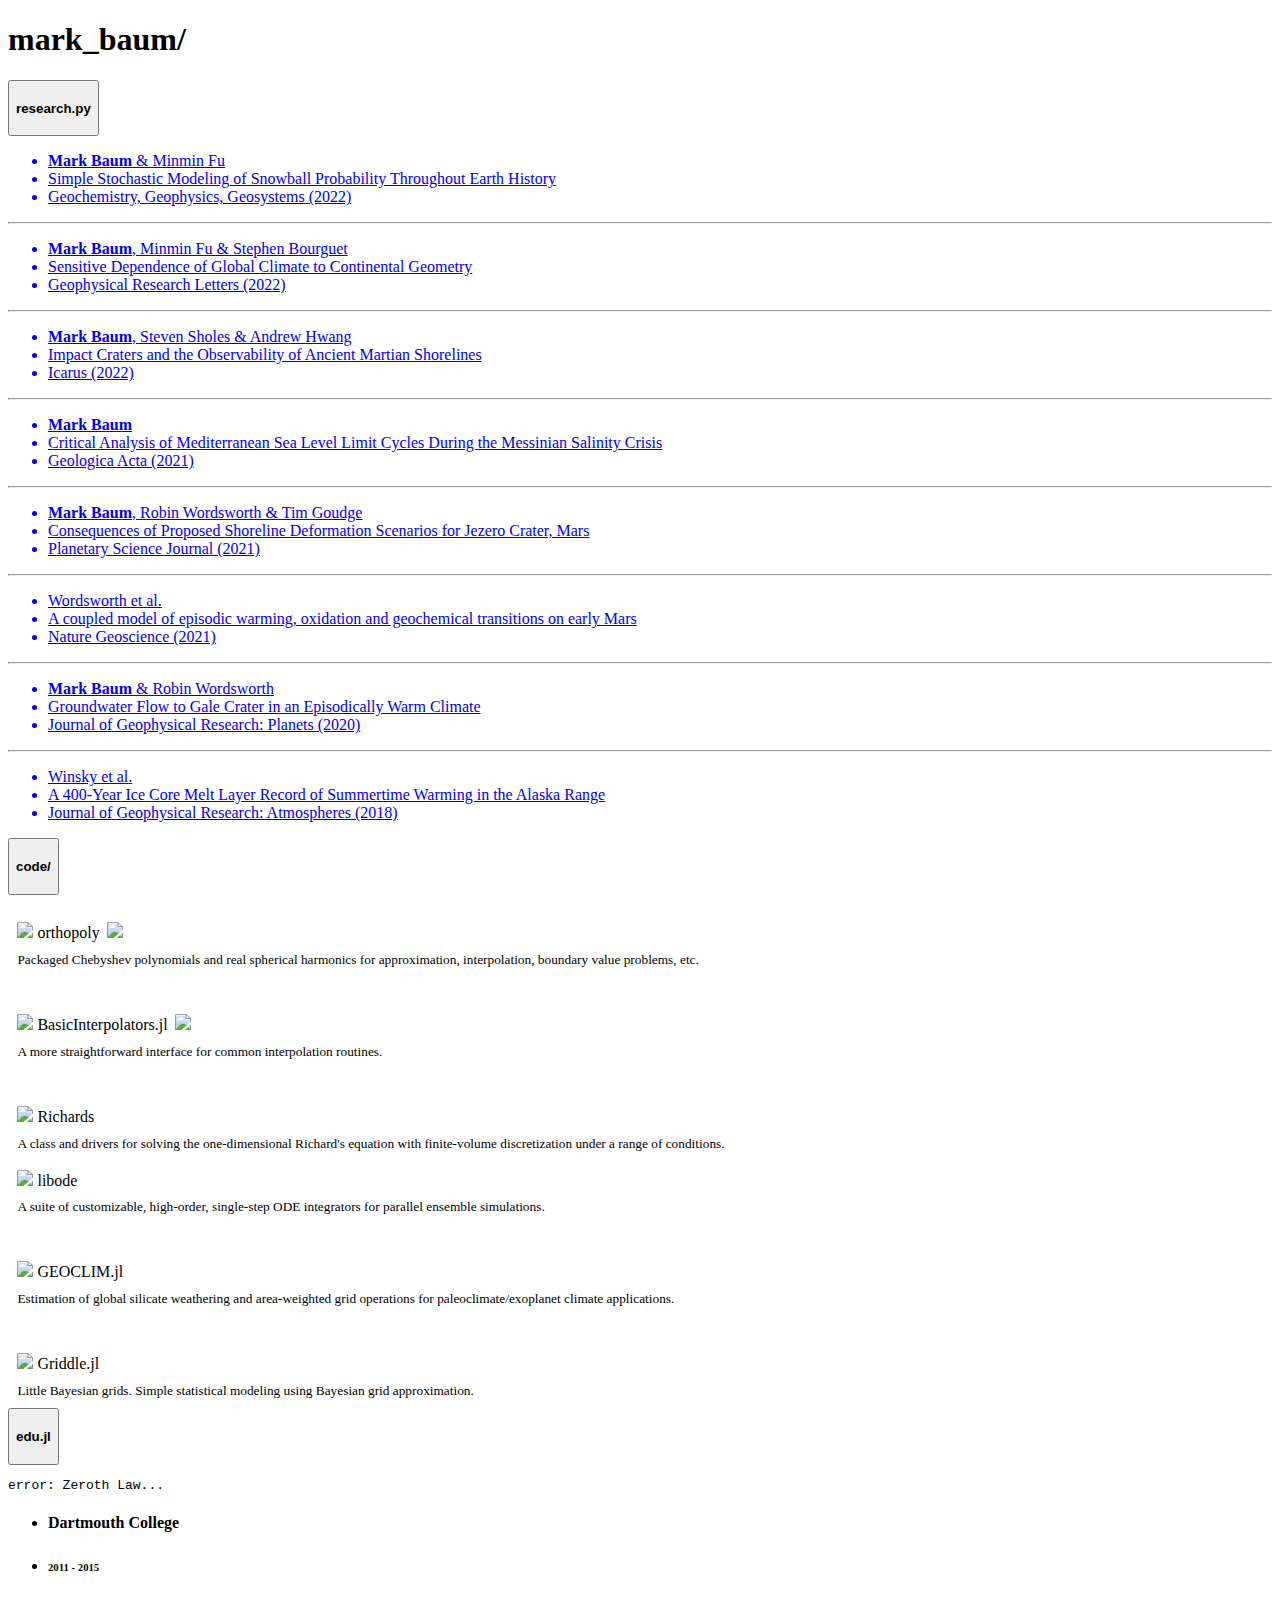
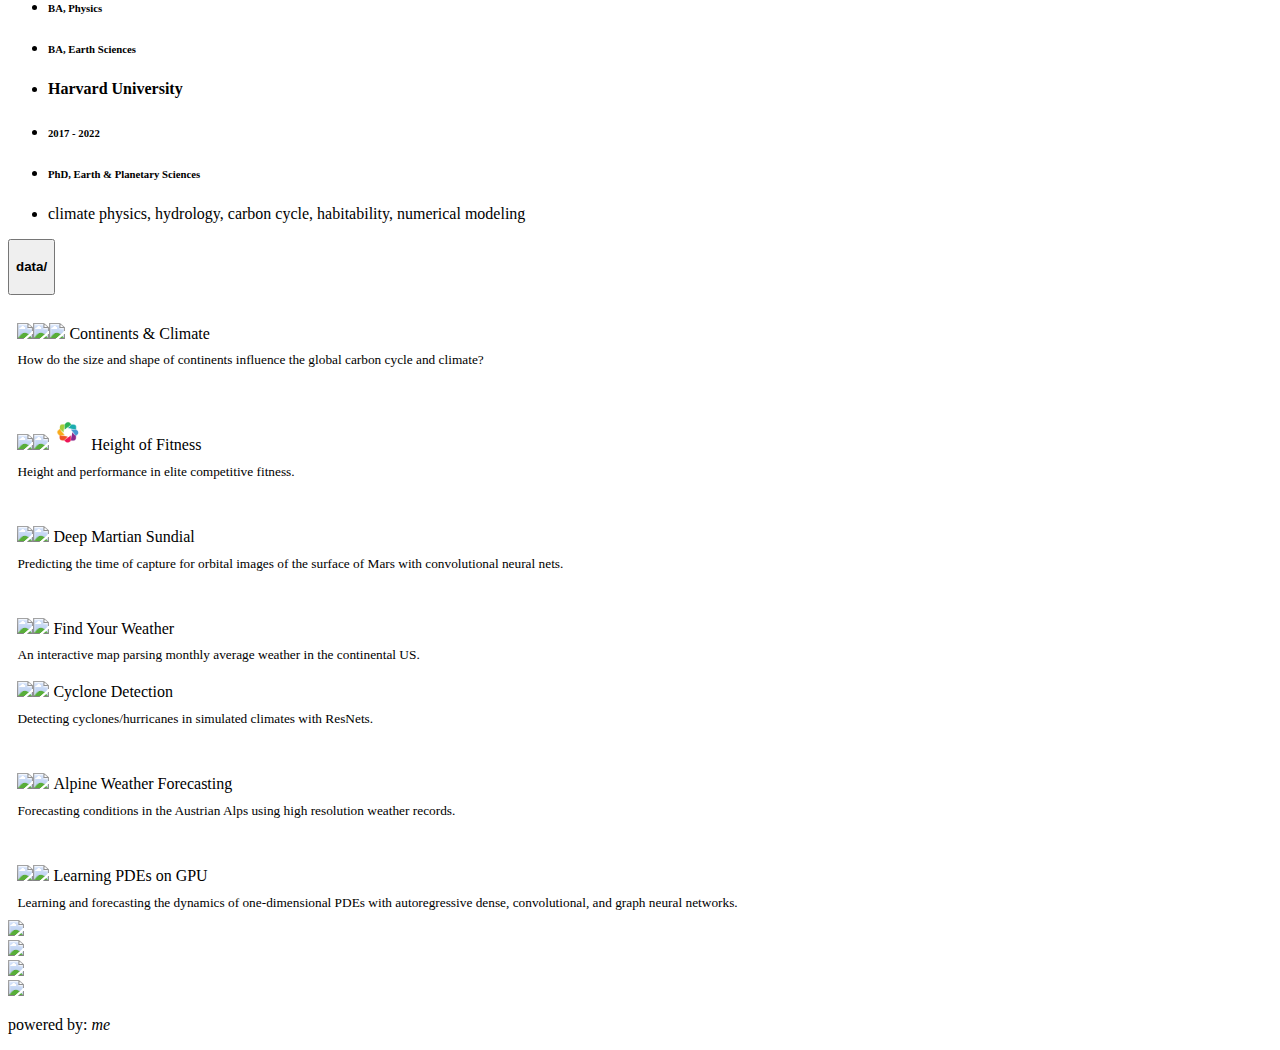
==== index.html @ 4283134b "update Google Scholar link, add cell for Griddle.jl" ====
<!DOCTYPE html>
<html lang="en">

<head>
  <meta name="description" content="personal site">
  <meta charset="utf-8">
  <meta name="viewport" content="width=device-width, initial-scale=1">

  <title>Mark Baum</title>
  <meta name="author" content="Mark Baum">

  <!--Google fonts-->
  <link rel="preconnect" href="https://fonts.googleapis.com">
  <link rel="preconnect" href="https://fonts.gstatic.com" crossorigin>
  <link href="https://fonts.googleapis.com/css2?family=Roboto&family=Roboto+Mono&family=Roboto+Slab&display=swap" rel="stylesheet">

  <!--Bootstrap-->
  <link href="https://cdn.jsdelivr.net/npm/bootstrap@5.2.3/dist/css/bootstrap.min.css" rel="stylesheet" integrity="sha384-rbsA2VBKQhggwzxH7pPCaAqO46MgnOM80zW1RWuH61DGLwZJEdK2Kadq2F9CUG65" crossorigin="anonymous">

  <!--highlight.js-->
  <link rel="stylesheet" href="https://cdnjs.cloudflare.com/ajax/libs/highlight.js/11.6.0/styles/atom-one-dark.min.css">

  <!--my local stylesheets-->
  <link rel="stylesheet" href="css/style.css">
  <link rel="stylesheet" href="css/research.css">
  <link rel="stylesheet" href="css/edu.css">
  <link rel="stylesheet" href="css/cards.css">
  <link rel="stylesheet" href="css/footer.css">

</head>

<body>

  <div class="container-fluid">
    <h1 id="name">mark_baum/</h1>
  </div>

  <div id="main" class="accordion accordion-flush">

    <div class="accordion-item">

      <div class="accordion-header" id="headingResearch">
        <button id="research-button" class="accordion-button collapsed" type="button" data-bs-toggle="collapse" data-bs-target="#collapseResearch" aria-expanded="false" aria-controls="collapseResearch">
          <h4>research.py</h4>
        </button>
      </div>

      <div id="collapseResearch" class="accordion-collapse collapse" aria-labelledby="headingResearch" data-bs-parent="#accordionExample">
        <div class="accordion-body">
          <div class="container-fluid">
            <div class="row">

              <div id="research-left" class="col-md-6 left-column">
                <pre><code id="research-script"></code></pre>
              </div>

              <div id="research-right" class="col-md-6 right-column">

                <div class="citation">
                  <div class="row">
                    <!--https://agupubs.onlinelibrary.wiley.com/doi/10.1029/2022GC010611-->
                    <a href="papers/baum_simple_2022.pdf" target="_blank">
                      <ul>
                        <li class="author"><b>Mark Baum</b> & Minmin Fu</li>
                        <li class="title">Simple Stochastic Modeling of Snowball Probability Throughout Earth History</li>
                        <li class="journal">Geochemistry, Geophysics, Geosystems (2022)</li>
                      </ul>
                    </a>
                  </div>
                </div>

                <hr>

                <div class="citation">
                  <div class="row">
                    <!--https://agupubs.onlinelibrary.wiley.com/doi/10.1029/2022GL098843-->
                    <a href="papers/baum_sensitive_2022.pdf" target="_blank">
                      <ul>
                        <li class="author"><b>Mark Baum</b>, Minmin Fu & Stephen Bourguet</li>
                        <li class="title">Sensitive Dependence of Global Climate to Continental Geometry</i></li>
                        <li class="journal">Geophysical Research Letters (2022)</li>
                      </ul>
                    </a>
                  </div>
                </div>

                <hr>

                <div class="citation">
                  <div class="row">
                    <!--https://www.sciencedirect.com/science/article/abs/pii/S0019103522002792-->
                    <a href="papers/baum_impact_2022.pdf" target="_blank">
                      <ul>
                        <li class="author"><b>Mark Baum</b>, Steven Sholes & Andrew Hwang</li>
                        <li class="title">Impact Craters and the Observability of Ancient Martian Shorelines</i></li>
                        <li class="journal">Icarus (2022)</li>
                      </ul>
                    </a>
                  </div>
                </div>

                <hr>

                <div class="citation">
                  <div class="row">
                    <!--https://revistes.ub.edu/index.php/GEOACTA/article/view/33997/35288-->
                    <a href="papers/baum_critical_2021.pdf" target="_blank">
                      <ul>
                        <li class="author"><b>Mark Baum</b></li>
                        <li class="title">Critical Analysis of Mediterranean Sea Level Limit Cycles During the Messinian Salinity Crisis</li>
                        <li class="journal">Geologica Acta (2021)</li>
                      </ul>
                    </a>
                  </div>
                </div>

                <hr>

                <div class="citation">
                  <div class="row">
                    <!--https://iopscience.iop.org/article/10.3847/PSJ/ac01de-->
                    <a href="papers/baum_consequences_2021.pdf" target="_blank">
                      <ul>
                        <li class="author"><b>Mark Baum</b>, Robin Wordsworth & Tim Goudge</li>
                        <li class="title">Consequences of Proposed Shoreline Deformation Scenarios for Jezero Crater, Mars</li>
                        <li class="journal">Planetary Science Journal (2021)</li>
                      </ul>
                    </a>
                  </div>
                </div>

                <hr>

                <div class="citation">
                  <div class="row">
                    <!--https://www.nature.com/articles/s41561-021-00701-8-->
                    <a href="papers/wordsworth_coupled_2021.pdf" target="_blank">
                      <ul>
                        <li class="author">Wordsworth et al.</li>
                        <li class="title">A coupled model of episodic warming, oxidation and geochemical transitions on early Mars</li>
                        <li class="journal">Nature Geoscience (2021)</li>
                      </ul>
                    </a>
                  </div>
                </div>

                <hr>

                <div class="citation">
                  <div class="row">
                    <!--https://agupubs.onlinelibrary.wiley.com/doi/10.1029/2020JE006397-->
                    <a href="papers/baum_groundwater_2020.pdf" target="_blank">
                      <ul>
                        <li class="author"><b>Mark Baum</b> & Robin Wordsworth</li>
                        <li class="title">Groundwater Flow to Gale Crater in an Episodically Warm Climate</li>
                        <li class="journal">Journal of Geophysical Research: Planets (2020)</li>
                      </ul>
                    </a>
                  </div>
                </div>

                <hr>

                <div class="citation">
                  <div class="row">
                    <!--https://agupubs.onlinelibrary.wiley.com/doi/10.1002/2017JD027539-->
                    <a href="papers/winsky_ice_2018.pdf" target="_blank">
                      <ul>
                        <li class="author">Winsky et al.</li>
                        <li class="title">A 400-Year Ice Core Melt Layer Record of Summertime Warming in the Alaska Range</li>
                        <li class="journal">Journal of Geophysical Research: Atmospheres (2018)</li>
                      </ul>
                    </a>
                  </div>
                </div>

              </div>
            </div>
          </div>
        </div>
      </div>

    </div>

    <div class="accordion-item">

      <div class="accordion-header" id="headingCode">
        <button id="code-button" class="accordion-button collapsed" type="button" data-bs-toggle="collapse" data-bs-target="#collapseCode" aria-expanded="false" aria-controls="collapseCode">
          <h4>code/</h4>
        </button>
      </div>

      <div id="collapseCode" class="accordion-collapse collapse" aria-labelledby="headingCode" data-bs-parent="#accordionExample">
        <div class="accordion-body">
          <div class="container-fluid">

            <div class="row card-row">

              <div class="col-md">

                <a class="card" href="https://markmbaum.github.io/orthopoly/" target="_blank">
                  <div class="card-title">
                    <img class="icon" src="img/icons/python_icon.svg">
                    <span class="card-text">orthopoly</span><img class="badg" src="https://pepy.tech/badge/orthopoly">
                  </div>
                  <div class="card-body card-text">
                    Packaged Chebyshev polynomials and real spherical harmonics for approximation, interpolation, boundary value problems, etc.
                  </div>
                </a>

                <div class="card-break"></div>

                <a class="card" href="https://markmbaum.github.io/BasicInterpolators.jl/dev/" target="_blank">
                  <div class="card-title">
                    <img class="icon" src="img/icons/julia_icon.svg">
                    <span class="card-text">BasicInterpolators.jl</span><img class="badg" src="https://shields.io/endpoint?url=https://pkgs.genieframework.com/api/v1/badge/BasicInterpolators&label=downloads&logo=%22%22">
                  </div>
                  <div class="card-body card-text">
                    A more straightforward interface for common interpolation routines.
                  </div>
                </a>

                <div class="card-break"></div>

                <a class="card" href="https://github.com/markmbaum/Richards" target="_blank">
                  <div class="card-title">
                    <img class="icon" src="img/icons/cpp_icon.svg">
                    <span class="card-text">Richards</span>
                  </div>
                  <div class="card-body card-text">
                    A class and drivers for solving the one-dimensional Richard's equation with finite-volume discretization under a range of conditions.
                  </div>
                </a>

              </div>

              <div class="col-md">

                <a class="card" href="https://markmbaum.github.io/libode/" target="_blank">
                  <div class="card-title">
                    <img class="icon" src="img/icons/cpp_icon.svg">
                    <span class="card-text">libode</span>
                  </div>
                  <div class="card-body card-text">
                    A suite of customizable, high-order, single-step ODE integrators for parallel ensemble simulations.
                  </div>
                </a>

                <div class="card-break"></div>

                <a class="card" href="https://github.com/markmbaum/GEOCLIM.jl" target="_blank">
                  <div class="card-title">
                    <img class="icon" src="img/icons/julia_icon.svg">
                    <span class="card-text">GEOCLIM.jl</span>
                  </div>
                  <div class="card-body card-text">
                    Estimation of global silicate weathering and area-weighted grid operations for paleoclimate/exoplanet climate applications.
                  </div>
                </a>

                <div class="card-break"></div>

                <a class="card" href="https://github.com/markmbaum/Griddle.jl" target="_blank">
                  <div class="card-title">
                    <img class="icon" src="img/icons/julia_icon.svg">
                    <span class="card-text">Griddle.jl</span>
                  </div>
                  <div class="card-body card-text">
                    Little Bayesian grids. Simple statistical modeling using Bayesian grid approximation.
                  </div>
                </a>

                <!--<div class="card-break"></div>

                <a class="card" href="https://github.com/markmbaum/odpydoc" target="_blank">
                  <div class="card-title">
                    <img class="icon" src="img/icons/python_icon.svg">
                    <span class="card-text">odpydoc</span>
                  </div>
                  <div class="card-body card-text">
                    A simple automatic documentation generator for small Python packages, producing static sites styled after Atom's One Dark theme.
                  </div>
                </a>-->

              </div>

            </div>

          </div>
        </div>
      </div>

    </div>

    <div class="accordion-item">

      <div class="accordion-header" id="headingEdu">
        <button id="edu-button" class="accordion-button collapsed" type="button" data-bs-toggle="collapse" data-bs-target="#collapseEdu" aria-expanded="false" aria-controls="collapseEdu">
          <h4>edu.jl</h4>
        </button>
      </div>

      <div id="collapseEdu" class="accordion-collapse collapse" aria-labelledby="headingEdu" data-bs-parent="#accordionExample">
        <div class="accordion-body">
          <div class="container-fluid">

            <div class="row">
              <div id="edu-left" class="col-md-6 left-column">
                <pre><code id="edu-script"></code></pre>
              </div>

              <div id="edu-right" class="col-md-6 right-column">
                <div class="row">
                  <pre id="advisor-error"><code>error: Zeroth Law...</code></pre>
                </div>
                <div id="edu-degrees" class="container">

                  <div class="row">
                    <ul class="degree">
                      <li><h4>Dartmouth College</h4></li>
                      <li><h6>2011 - 2015</h6></li>
                      <li><h6>BA, Physics</h6></li>
                      <li><h6>BA, Earth Sciences</h6></li>
                    </ul>
                  </div>

                  <div class="vr"></div>

                  <div class="row">
                    <ul class="degree">
                      <li><h4>Harvard University</h4></li>
                      <li><h6>2017 - 2022</h6></li>
                      <li><h6>PhD, Earth & Planetary Sciences</h6></li>
                      <li><p>climate physics, hydrology, carbon cycle, habitability, numerical modeling</p></li>
                    </ul>
                  </div>

                </div>
              </div>
            </div>

          </div>
        </div>
      </div>

    </div>

    <div class="accordion-item">

      <div class="accordion-header" id="headingData">
        <button id="data-button" class="accordion-button collapsed" type="button" data-bs-toggle="collapse" data-bs-target="#collapseData" aria-expanded="false" aria-controls="collapseData">
          <h4>data/</h4>
        </button>
      </div>

      <div id="collapseData" class="accordion-collapse collapse" aria-labelledby="headingDgit ata" data-bs-parent="#accordionExample">
        <div class="accordion-body">
          <div class="container-fluid">

            <div class="row card-row">

              <div class="col-md">

                <a class="card" href="https://markmbaum.github.io/segmented-ensemble-weathering/" target="_blank">
                  <div class="card-title">
                    <img class="icon" src="img/icons/julia_icon.svg"><img class="icon" src="img/icons/python_icon.svg"><img class="icon" src="img/icons/sklearn_icon.png">
                    <span class="card-text">Continents & Climate</span>
                  </div>
                  <div class="card-body card-text">
                    How do the size and shape of continents influence the global carbon cycle and climate?
                  </div>
                </a>

                <div class="card-break"></div>

                <a class="card" href="https://github.com/markmbaum/xft" target="_blank">
                  <div class="card-title">
                    <img class="icon" src="img/icons/julia_icon.svg"><img class="icon" src="img/icons/python_icon.svg"><img class="icon" src="img/icons/bokeh_icon.svg">
                    <span class="card-text">Height of Fitness</span>
                  </div>
                  <div class="card-body card-text">
                    Height and performance in elite competitive fitness.
                  </div>
                </a>

                <div class="card-break"></div>

                <a class="card" href="https://nbviewer.org/github/markmbaum/hirise-thumbnails/blob/main/hirise_thumbnails_modeling.ipynb" target="_blank">
                  <div class="card-title">
                    <img class="icon" src="img/icons/python_icon.svg"><img class="icon" src="img/icons/tensorflow_icon.png">
                    <span class="card-text">Deep Martian Sundial</span>
                  </div>
                  <div class="card-body card-text">
                    Predicting the time of capture for orbital images of the surface of Mars with convolutional neural nets.
                  </div>
                </a>

                <div class="card-break"></div>

                <a class="card" href="http://whereistheweather.us/" target="_blank">
                  <div class="card-title">
                    <img class="icon" src="img/icons/python_icon.svg"><img class="icon" src="img/icons/dash_icon.png">
                    <span class="card-text">Find Your Weather</span>
                  </div>
                  <div class="card-body card-text">
                    An interactive map parsing monthly average weather in the continental US.
                  </div>
                </a>

              </div>


              <div class="col-md">

                <a class="card" href="https://nbviewer.org/github/markmbaum/cyclone-detection/blob/main/test_cyclone_detector.ipynb" target="_blank">
                  <div class="card-title">
                    <img class="icon" src="img/icons/python_icon.svg"><img class="icon" src="img/icons/tensorflow_icon.png">
                    <span class="card-text">Cyclone Detection</span>
                  </div>
                  <div class="card-body card-text">
                    Detecting cyclones/hurricanes in simulated climates with ResNets.
                  </div>
                </a>

                <div class="card-break"></div>

                <a class="card" href="https://nbviewer.org/github/markmbaum/alpine-weather-prediction/blob/main/alpine_weather_prediction.ipynb" target="_blank">
                  <div class="card-title">
                    <img class="icon" src="img/icons/python_icon.svg"><img class="icon" src="img/icons/tensorflow_icon.png">
                    <span class="card-text">Alpine Weather Forecasting</span>
                  </div>
                  <div class="card-body card-text">
                    Forecasting conditions in the Austrian Alps using high resolution weather records.
                  </div>
                </a>

                <div class="card-break"></div>

                <a class="card" href="https://colab.research.google.com/drive/1jt4ZndYq77SsMl5RAvvOi5gZF-yj5C5n?usp=sharing" target="_blank">
                  <div class="card-title">
                    <img class="icon" src="img/icons/python_icon.svg"><img class="icon" src="img/icons/jax_icon.png">
                    <span class="card-text">Learning PDEs on GPU</span>
                  </div>
                  <div class="card-body card-text">
                    Learning and forecasting the dynamics of one-dimensional PDEs with autoregressive dense, convolutional, and graph neural networks.
                  </div>
                </a>

              </div>

            </div>

          </div>
        </div>
      </div>

    </div>

  </div>

  <div id="footer" class="container text-center">

    <div class="row">

      <div class="col">
        <a href="https://github.com/markmbaum" target="_blank">
          <div href="#" data-bs-toggle="tooltip" data-bs-title="GitHub">
            <img src="img/icons/github_icon.png">
          </div>
        </a>
      </div>

      <div class="col">
        <a href="mailto:markmbaum@protonmail.com">
          <div href="#" data-bs-toggle="tooltip" data-bs-title="markmbaum@pm.me">
            <img src="img/icons/email_icon.png">
          </div>
        </a>
      </div>

      <div class="col">
        <a href="https://scholar.google.com/citations?user=ZzkqMsUAAAAJ&hl=en" target="_blank">
          <div href="#" data-bs-toggle="tooltip" data-bs-title="Google Scholar">
            <img src="img/icons/google_scholar_icon.png">
          </div>
        </a>
      </div>

      <div class="col">
        <a href="https://www.linkedin.com/in/mark-baum/" target="_blank">
          <div href="#" data-bs-toggle="tooltip" data-bs-title="LinkedIn">
            <img src="img/icons/linkedin_icon.png">
          </div>
        </a>
      </div>

    </div>

    <p>powered by: <i>me</i></p>

  </div>

  <!--Bootstrap-->
  <script src="https://cdn.jsdelivr.net/npm/bootstrap@5.2.3/dist/js/bootstrap.bundle.min.js" integrity="sha384-kenU1KFdBIe4zVF0s0G1M5b4hcpxyD9F7jL+jjXkk+Q2h455rYXK/7HAuoJl+0I4" crossorigin="anonymous"></script>
  <script>
    const tooltipTriggerList = document.querySelectorAll('[data-bs-toggle="tooltip"]')
    const tooltipList = [...tooltipTriggerList].map(tooltipTriggerEl => new bootstrap.Tooltip(tooltipTriggerEl))
  </script>

  <!--jQuery-->
  <script src="https://code.jquery.com/jquery-3.6.1.min.js" integrity="sha256-o88AwQnZB+VDvE9tvIXrMQaPlFFSUTR+nldQm1LuPXQ=" crossorigin="anonymous"></script>

  <!--highlight.js-->
  <script src="https://cdnjs.cloudflare.com/ajax/libs/highlight.js/11.6.0/highlight.min.js"></script>
  <script src="https://cdnjs.cloudflare.com/ajax/libs/highlight.js/11.6.0/languages/python.min.js"></script>
  <script src="https://cdnjs.cloudflare.com/ajax/libs/highlight.js/11.6.0/languages/julia.min.js"></script>
  <script src="https://cdnjs.cloudflare.com/ajax/libs/highlight.js/11.6.0/languages/cpp.min.js"></script>

  <!--my local scripts-->
  <script src="scripts/research.js"></script>
  <script src="scripts/edu.js"></script>
  <script src="scripts/code.js"></script>
  <script src="scripts/index.js"></script>

</body>

</html>
---- css/cards.css ----
.card-row {
    padding: 0.25cm 0.25cm;
}

.card-break {
    margin-top: 0.75cm;
}

.card {
    background-color: inherit;
    color: inherit;
    margin-top: 0.4cm;
    margin-bottom: 0.4cm;
    padding: 0.25cm;
    border-color: #ABB2BF;
    text-decoration: none;
}

.card:visited {
    color: #ABB2BF;
    border-color: #ABB2BF;
}

.card:hover {
    color: #ABB2BF;
    border-color: #ABB2BF;
}

.card-title {
    margin-bottom: 0.2cm;
    text-align: left;
}

.card-body {
    padding: 0;
    margin: 0;
    font-size: smaller;
    text-align: left;
}

.card-text {
    display: inline-block;
}

img.icon {
    max-height: 1cm;
    max-width: 1cm;
}

img.badg {
    margin-left: 0.2cm;
}
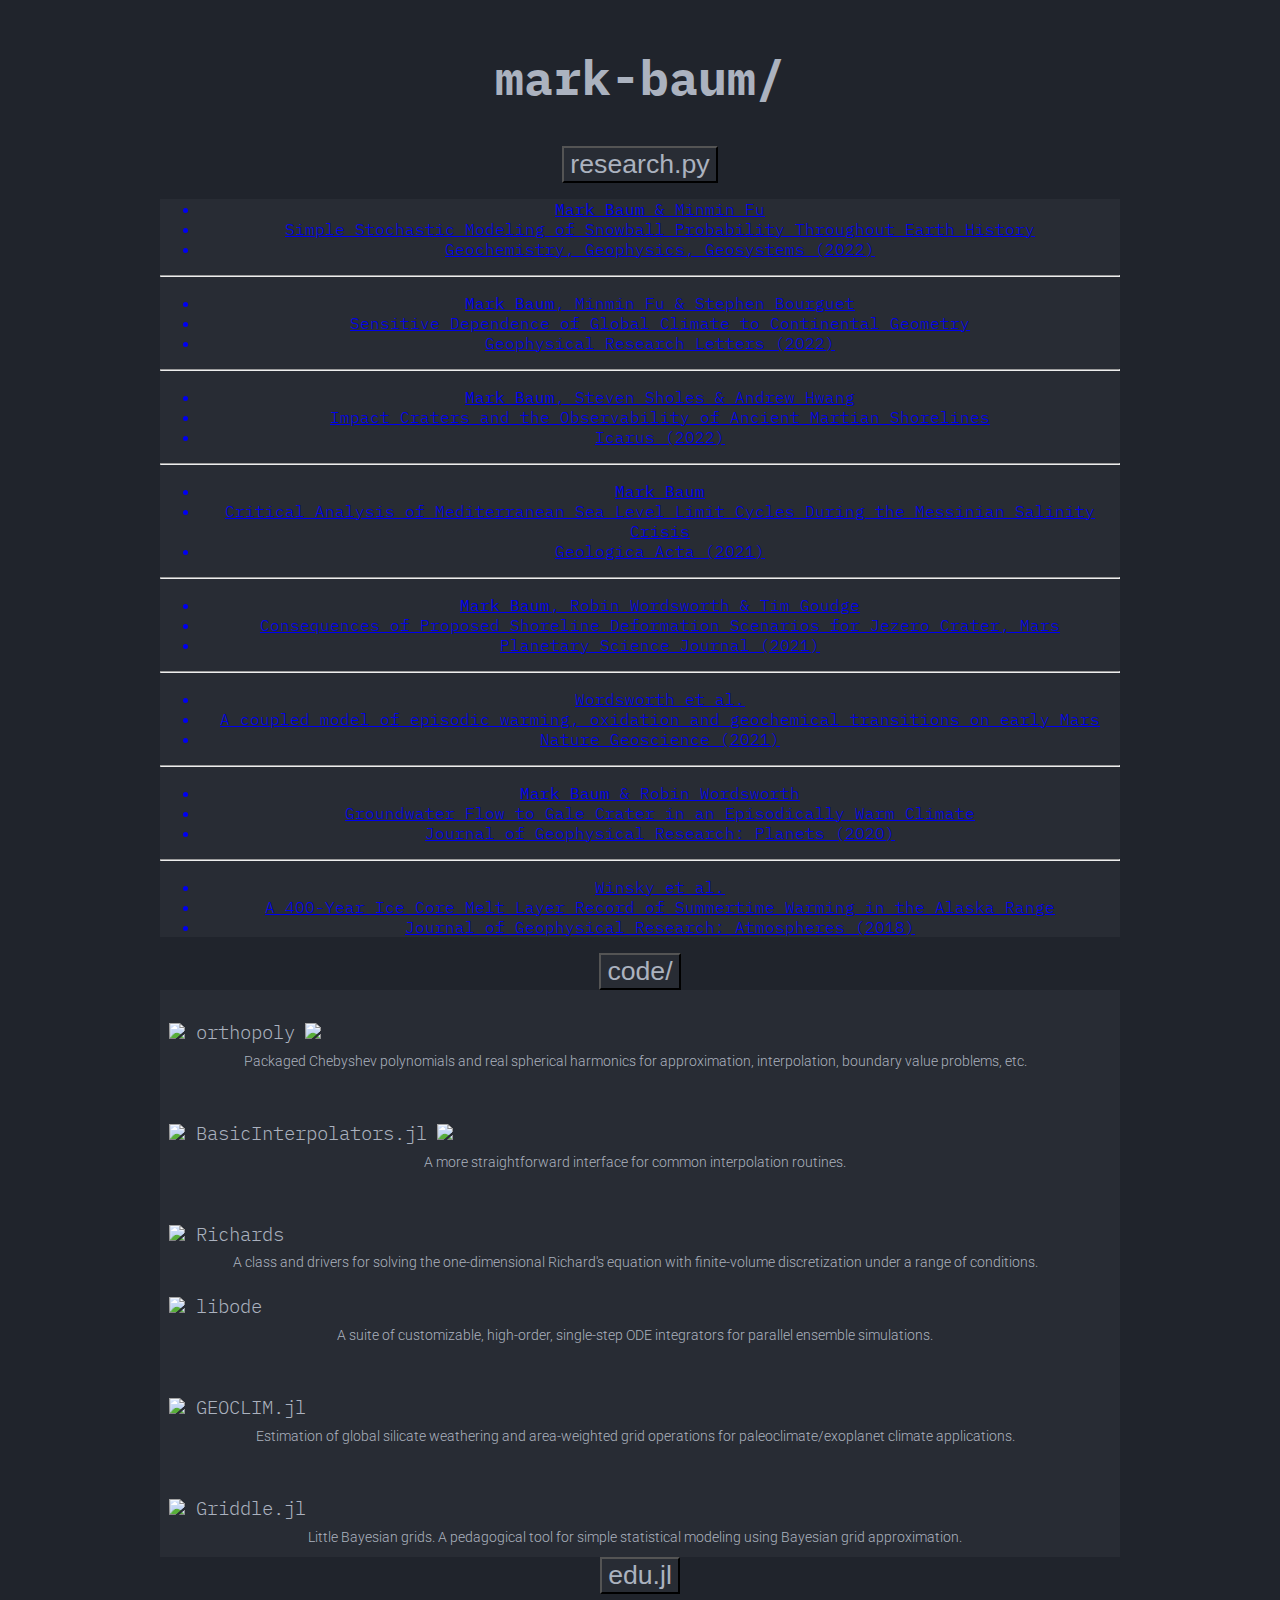
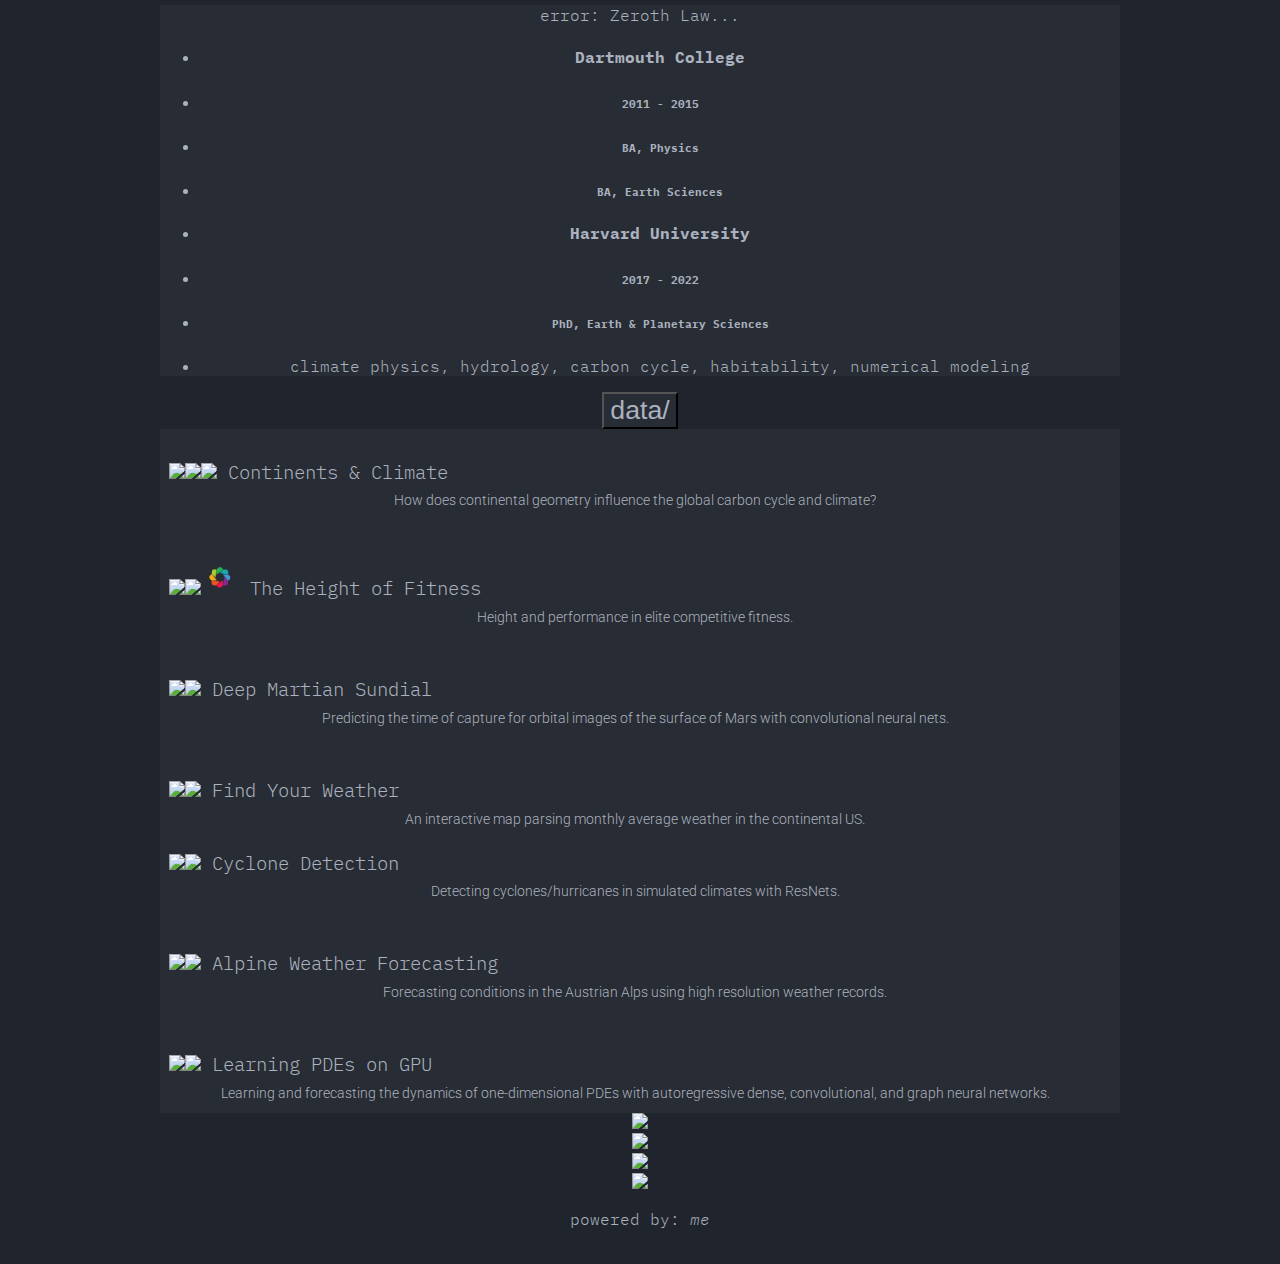
==== commit 3fb0bc45: "update fonts" ====
--- a/index.html
+++ b/index.html
@@ -12,7 +12,7 @@
   <!--Google fonts-->
   <link rel="preconnect" href="https://fonts.googleapis.com">
   <link rel="preconnect" href="https://fonts.gstatic.com" crossorigin>
-  <link href="https://fonts.googleapis.com/css2?family=Roboto&family=Roboto+Mono&family=Roboto+Slab&display=swap" rel="stylesheet">
+  <link href="https://fonts.googleapis.com/css2?family=IBM+Plex+Mono:wght@300&family=Roboto+Slab:wght@300&family=Roboto:wght@300&display=swap" rel="stylesheet">
 
   <!--Bootstrap-->
   <link href="https://cdn.jsdelivr.net/npm/bootstrap@5.2.3/dist/css/bootstrap.min.css" rel="stylesheet" integrity="sha384-rbsA2VBKQhggwzxH7pPCaAqO46MgnOM80zW1RWuH61DGLwZJEdK2Kadq2F9CUG65" crossorigin="anonymous">
@@ -32,7 +32,7 @@
 <body>
 
   <div class="container-fluid">
-    <h1 id="name">mark_baum/</h1>
+    <h1 id="name">mark-baum/</h1>
   </div>
 
   <div id="main" class="accordion accordion-flush">
@@ -266,7 +266,7 @@
                     <span class="card-text">Griddle.jl</span>
                   </div>
                   <div class="card-body card-text">
-                    Little Bayesian grids. Simple statistical modeling using Bayesian grid approximation.
+                    Little Bayesian grids. A pedagogical tool for simple statistical modeling using Bayesian grid approximation.
                   </div>
                 </a>
 
@@ -367,7 +367,7 @@
                     <span class="card-text">Continents & Climate</span>
                   </div>
                   <div class="card-body card-text">
-                    How do the size and shape of continents influence the global carbon cycle and climate?
+                    How does continental geometry influence the global carbon cycle and climate?
                   </div>
                 </a>
 
@@ -376,7 +376,7 @@
                 <a class="card" href="https://github.com/markmbaum/xft" target="_blank">
                   <div class="card-title">
                     <img class="icon" src="img/icons/julia_icon.svg"><img class="icon" src="img/icons/python_icon.svg"><img class="icon" src="img/icons/bokeh_icon.svg">
-                    <span class="card-text">Height of Fitness</span>
+                    <span class="card-text">The Height of Fitness</span>
                   </div>
                   <div class="card-body card-text">
                     Height and performance in elite competitive fitness.
--- a/css/style.css
+++ b/css/style.css
@@ -0,0 +1,63 @@
+html {
+    height: 100%;
+}
+
+body {
+    background-color: #20242C;
+    color: #ABB2BF;
+    text-align: center;
+    font-family: 'IBM Plex Mono', monospace;
+    font-weight: 300;
+    padding-bottom: 0.5cm;
+    min-height: 100%;
+}
+
+#name {
+    text-align: center;
+    padding-top: 1cm;
+    padding-bottom: 1cm;
+    font-size: 3em;
+    margin: 0 auto;
+}
+
+#main {
+    max-width: 10in;
+    margin: auto;
+}
+
+.accordion-button h4 {
+    margin: 0;
+    font-size: 2em;
+    font-weight: 300;
+}
+
+.accordion-button:not(.collapse) {
+    background-color: #282C34;
+    color: #ABB2BF;
+}
+
+.accordion-button:after {
+    background-image: url("data:image/svg+xml,<svg xmlns='http://www.w3.org/2000/svg' viewBox='0 0 16 16' fill='%23ffffff'><path fill-rule='evenodd' d='M1.646 4.646a.5.5 0 0 1 .708 0L8 10.293l5.646-5.647a.5.5 0 0 1 .708.708l-6 6a.5.5 0 0 1-.708 0l-6-6a.5.5 0 0 1 0-.708z'/></svg>") !important;
+  }
+
+.accordion-body {
+    background-color: #282C34;
+    color: 	#ABB2BF;
+    padding: 0;
+}
+
+.left-column {
+    text-align: left;
+    background-color: #1c1f24;
+    position: relative;
+}
+
+pre {
+    margin: 0.3cm 0;
+}
+
+code {
+    font-family: 'IBM Plex Mono', monospace;
+    font-weight: 300;
+    color: #ABB2BF;
+}--- a/css/cards.css
+++ b/css/cards.css
@@ -27,14 +27,17 @@
 }
 
 .card-title {
-    margin-bottom: 0.2cm;
+    margin-bottom: 0.15cm;
     text-align: left;
+    font-size: 1.2em;
 }
 
 .card-body {
-    padding: 0;
+    padding: 0.05cm;
     margin: 0;
     font-size: smaller;
+    font-family: 'Roboto';
+    font-size: 0.9em;
     text-align: left;
 }
 
@@ -48,5 +51,5 @@
 }
 
 img.badg {
-    margin-left: 0.2cm;
+    margin-left: 0.25cm;
 }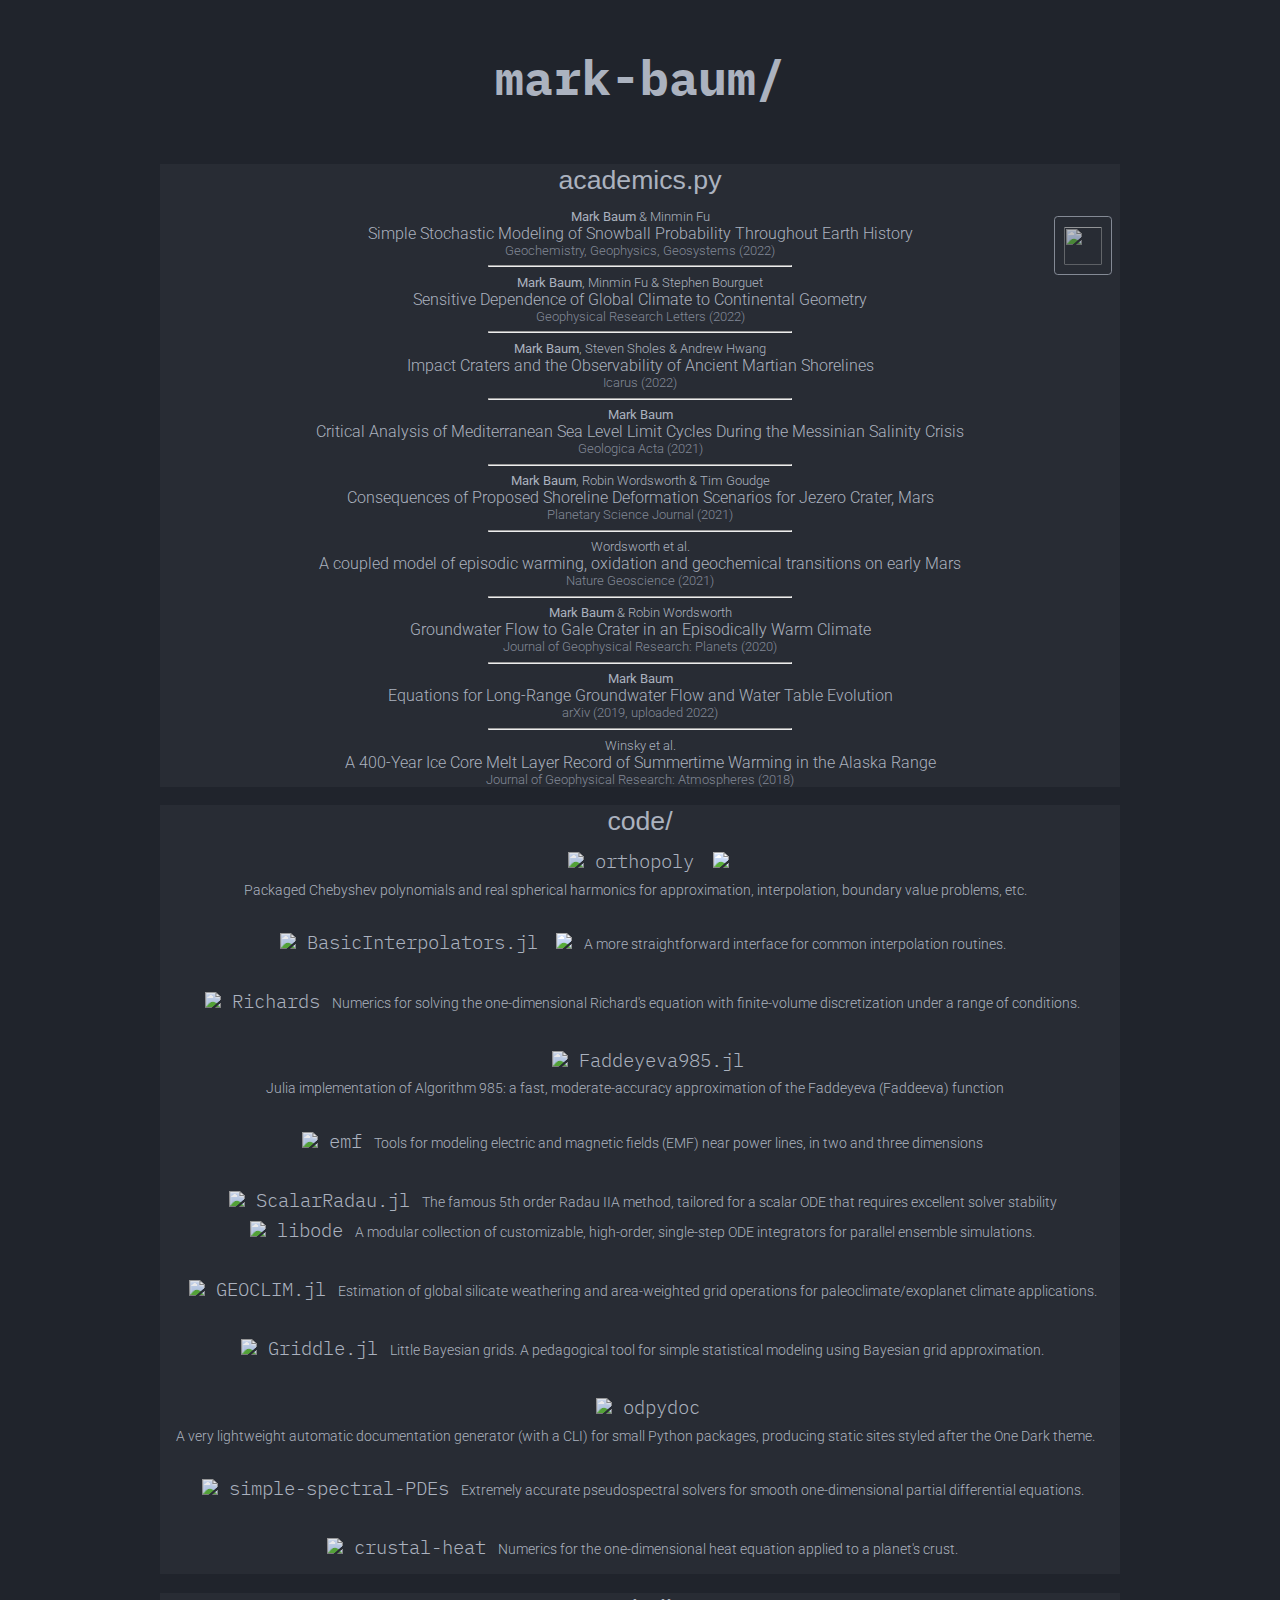
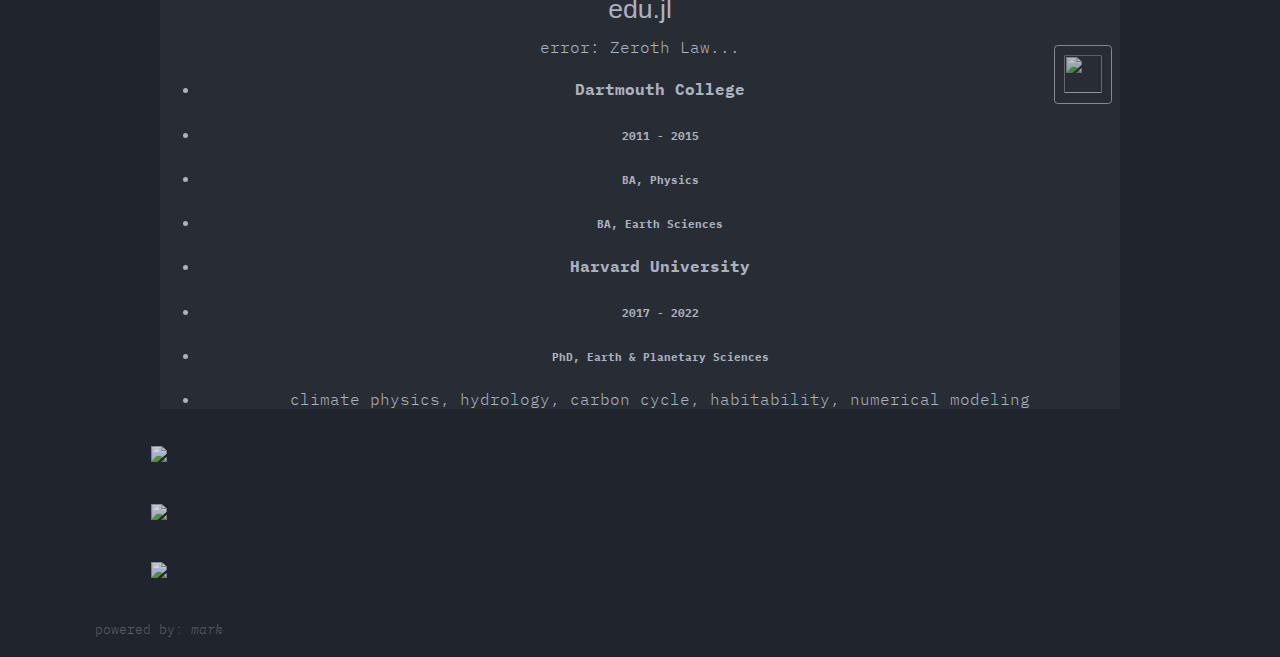
==== commit 1b78fb22: "general updates and beginning of posts section" ====
--- a/index.html
+++ b/index.html
@@ -22,7 +22,7 @@
 
   <!--my local stylesheets-->
   <link rel="stylesheet" href="css/style.css">
-  <link rel="stylesheet" href="css/research.css">
+  <link rel="stylesheet" href="css/academics.css">
   <link rel="stylesheet" href="css/edu.css">
   <link rel="stylesheet" href="css/cards.css">
   <link rel="stylesheet" href="css/footer.css">
@@ -39,22 +39,25 @@
 
     <div class="accordion-item">
 
-      <div class="accordion-header" id="headingResearch">
-        <button id="research-button" class="accordion-button collapsed" type="button" data-bs-toggle="collapse" data-bs-target="#collapseResearch" aria-expanded="false" aria-controls="collapseResearch">
-          <h4>research.py</h4>
+      <div class="accordion-header" id="headingAcademics">
+        <button id="academics-button" class="accordion-button collapsed" type="button" data-bs-toggle="collapse" data-bs-target="#collapseAcademics" aria-expanded="false" aria-controls="collapseAcademics">
+          <h4>academics.py</h4>
         </button>
       </div>
 
-      <div id="collapseResearch" class="accordion-collapse collapse" aria-labelledby="headingResearch" data-bs-parent="#accordionExample">
+      <div id="collapseAcademics" class="accordion-collapse collapse" aria-labelledby="headingAcademics" data-bs-parent="#accordionExample">
         <div class="accordion-body">
           <div class="container-fluid">
             <div class="row">
 
-              <div id="research-left" class="col-md-6 left-column">
-                <pre><code id="research-script"></code></pre>
-              </div>
-
-              <div id="research-right" class="col-md-6 right-column">
+              <div id="academics-left" class="col-md-6 left-column">
+                  <a id="academics-fast-forward" class="fast-forward">
+                    <img src="img/icons/fast_forward.png">
+                  </a>
+                <pre><code id="academics-script"></code></pre>
+              </div>
+
+              <div id="academics-right" class="col-md-6 right-column">
 
                 <div class="citation">
                   <div class="row">
@@ -154,6 +157,21 @@
                         <li class="author"><b>Mark Baum</b> & Robin Wordsworth</li>
                         <li class="title">Groundwater Flow to Gale Crater in an Episodically Warm Climate</li>
                         <li class="journal">Journal of Geophysical Research: Planets (2020)</li>
+                      </ul>
+                    </a>
+                  </div>
+                </div>
+
+                <hr>
+
+                <div class="citation">
+                  <div class="row">
+                    <!--https://agupubs.onlinelibrary.wiley.com/doi/10.1029/2020JE006397-->
+                    <a href="papers/baum_equations_2019.pdf" target="_blank">
+                      <ul>
+                        <li class="author"><b>Mark Baum</b></li>
+                        <li class="title">Equations for Long-Range Groundwater Flow and Water Table Evolution</li>
+                        <li class="journal">arXiv (2019, uploaded 2022)</li>
                       </ul>
                     </a>
                   </div>
@@ -194,14 +212,15 @@
         <div class="accordion-body">
           <div class="container-fluid">
 
-            <div class="row card-row">
+            <div class="row card-row" id="code-body">
 
               <div class="col-md">
 
                 <a class="card" href="https://markmbaum.github.io/orthopoly/" target="_blank">
                   <div class="card-title">
-                    <img class="icon" src="img/icons/python_icon.svg">
-                    <span class="card-text">orthopoly</span><img class="badg" src="https://pepy.tech/badge/orthopoly">
+                    <img class="icon" src="img/icons/seti/python.svg">
+                    <span class="card-text">orthopoly</span>
+                    <img class="badg" src="https://static.pepy.tech/badge/orthopoly">
                   </div>
                   <div class="card-body card-text">
                     Packaged Chebyshev polynomials and real spherical harmonics for approximation, interpolation, boundary value problems, etc.
@@ -212,8 +231,9 @@
 
                 <a class="card" href="https://markmbaum.github.io/BasicInterpolators.jl/dev/" target="_blank">
                   <div class="card-title">
-                    <img class="icon" src="img/icons/julia_icon.svg">
-                    <span class="card-text">BasicInterpolators.jl</span><img class="badg" src="https://shields.io/endpoint?url=https://pkgs.genieframework.com/api/v1/badge/BasicInterpolators&label=downloads&logo=%22%22">
+                    <img class="icon" src="img/icons/seti/julia.svg">
+                    <span class="card-text">BasicInterpolators.jl</span>
+                    <img class="badg" src="https://shields.io/endpoint?url=https://pkgs.genieframework.com/api/v1/badge/BasicInterpolators&label=downloads&logo=%22%22">
                   </div>
                   <div class="card-body card-text">
                     A more straightforward interface for common interpolation routines.
@@ -224,11 +244,47 @@
 
                 <a class="card" href="https://github.com/markmbaum/Richards" target="_blank">
                   <div class="card-title">
-                    <img class="icon" src="img/icons/cpp_icon.svg">
+                    <img class="icon" src="img/icons/seti/cpp.svg">
                     <span class="card-text">Richards</span>
                   </div>
                   <div class="card-body card-text">
-                    A class and drivers for solving the one-dimensional Richard's equation with finite-volume discretization under a range of conditions.
+                    Numerics for solving the one-dimensional Richard's equation with finite-volume discretization under a range of conditions.
+                  </div>
+                </a>
+
+                <div class="card-break"></div>
+
+                <a class="card" href="https://github.com/markmbaum/Faddeyeva985.jl" target="_blank">
+                  <div class="card-title">
+                    <img class="icon" src="img/icons/seti/julia.svg">
+                    <span class="card-text">Faddeyeva985.jl</span>
+                  </div>
+                  <div class="card-body card-text">
+                    Julia implementation of Algorithm 985: a fast, moderate-accuracy approximation of the Faddeyeva (Faddeeva) function
+                  </div>
+                </a>
+
+                <div class="card-break"></div>
+
+                <a class="card" href="https://github.com/markmbaum/emf" target="_blank">
+                  <div class="card-title">
+                    <img class="icon" src="img/icons/seti/python.svg">
+                    <span class="card-text">emf</span>
+                  </div>
+                  <div class="card-body card-text">
+                    Tools for modeling electric and magnetic fields (EMF) near power lines, in two and three dimensions
+                  </div>
+                </a>
+
+                <div class="card-break"></div>
+
+                <a class="card" href="https://github.com/markmbaum/ScalarRadau.jl" target="_blank">
+                  <div class="card-title">
+                    <img class="icon" src="img/icons/seti/julia.svg">
+                    <span class="card-text">ScalarRadau.jl</span>
+                  </div>
+                  <div class="card-body card-text">
+                    The famous 5th order Radau IIA method, tailored for a scalar ODE that requires excellent solver stability
                   </div>
                 </a>
 
@@ -238,11 +294,11 @@
 
                 <a class="card" href="https://markmbaum.github.io/libode/" target="_blank">
                   <div class="card-title">
-                    <img class="icon" src="img/icons/cpp_icon.svg">
+                    <img class="icon" src="img/icons/seti/cpp.svg">
                     <span class="card-text">libode</span>
                   </div>
                   <div class="card-body card-text">
-                    A suite of customizable, high-order, single-step ODE integrators for parallel ensemble simulations.
+                    A modular collection of customizable, high-order, single-step ODE integrators for parallel ensemble simulations.
                   </div>
                 </a>
 
@@ -250,7 +306,7 @@
 
                 <a class="card" href="https://github.com/markmbaum/GEOCLIM.jl" target="_blank">
                   <div class="card-title">
-                    <img class="icon" src="img/icons/julia_icon.svg">
+                    <img class="icon" src="img/icons/seti/julia.svg">
                     <span class="card-text">GEOCLIM.jl</span>
                   </div>
                   <div class="card-body card-text">
@@ -262,7 +318,7 @@
 
                 <a class="card" href="https://github.com/markmbaum/Griddle.jl" target="_blank">
                   <div class="card-title">
-                    <img class="icon" src="img/icons/julia_icon.svg">
+                    <img class="icon" src="img/icons/seti/julia.svg">
                     <span class="card-text">Griddle.jl</span>
                   </div>
                   <div class="card-body card-text">
@@ -270,17 +326,41 @@
                   </div>
                 </a>
 
-                <!--<div class="card-break"></div>
+                <div class="card-break"></div>
 
                 <a class="card" href="https://github.com/markmbaum/odpydoc" target="_blank">
                   <div class="card-title">
-                    <img class="icon" src="img/icons/python_icon.svg">
+                    <img class="icon" src="img/icons/seti/python.svg">
                     <span class="card-text">odpydoc</span>
                   </div>
                   <div class="card-body card-text">
-                    A simple automatic documentation generator for small Python packages, producing static sites styled after Atom's One Dark theme.
-                  </div>
-                </a>-->
+                    A very lightweight automatic documentation generator (with a CLI) for small Python packages, producing static sites styled after the One Dark theme.
+                  </div>
+                </a>
+
+                <div class="card-break"></div>
+
+                <a class="card" href="https://github.com/markmbaum/simple-spectral-PDEs" target="_blank">
+                  <div class="card-title">
+                    <img class="icon" src="img/icons/seti/julia.svg">
+                    <span class="card-text">simple-spectral-PDEs</span>
+                  </div>
+                  <div class="card-body card-text">
+                    Extremely accurate pseudospectral solvers for smooth one-dimensional partial differential equations.
+                  </div>
+                </a>
+
+                <div class="card-break"></div>
+
+                <a class="card" href="https://github.com/markmbaum/crustal-heat" target="_blank">
+                  <div class="card-title">
+                    <img class="icon" src="img/icons/seti/cpp.svg">
+                    <span class="card-text">crustal-heat</span>
+                  </div>
+                  <div class="card-body card-text">
+                    Numerics for the one-dimensional heat equation applied to a planet's crust.
+                  </div>
+                </a>
 
               </div>
 
@@ -306,6 +386,9 @@
 
             <div class="row">
               <div id="edu-left" class="col-md-6 left-column">
+                <div id="edu-fast-forward" class="fast-forward">
+                  <img src="img/icons/fast_forward.png">
+                </div>
                 <pre><code id="edu-script"></code></pre>
               </div>
 
@@ -345,6 +428,7 @@
 
     </div>
 
+    <!--
     <div class="accordion-item">
 
       <div class="accordion-header" id="headingData">
@@ -363,7 +447,7 @@
 
                 <a class="card" href="https://markmbaum.github.io/segmented-ensemble-weathering/" target="_blank">
                   <div class="card-title">
-                    <img class="icon" src="img/icons/julia_icon.svg"><img class="icon" src="img/icons/python_icon.svg"><img class="icon" src="img/icons/sklearn_icon.png">
+                    <img class="icon" src="img/icons/seti/julia.svg"><img class="icon" src="img/icons/seti/python.svg"><img class="icon" src="img/icons/sklearn.png">
                     <span class="card-text">Continents & Climate</span>
                   </div>
                   <div class="card-body card-text">
@@ -375,7 +459,7 @@
 
                 <a class="card" href="https://github.com/markmbaum/xft" target="_blank">
                   <div class="card-title">
-                    <img class="icon" src="img/icons/julia_icon.svg"><img class="icon" src="img/icons/python_icon.svg"><img class="icon" src="img/icons/bokeh_icon.svg">
+                    <img class="icon" src="img/icons/seti/julia.svg"><img class="icon" src="img/icons/seti/python.svg"><img class="icon" src="img/icons/bokeh.svg">
                     <span class="card-text">The Height of Fitness</span>
                   </div>
                   <div class="card-body card-text">
@@ -387,7 +471,7 @@
 
                 <a class="card" href="https://nbviewer.org/github/markmbaum/hirise-thumbnails/blob/main/hirise_thumbnails_modeling.ipynb" target="_blank">
                   <div class="card-title">
-                    <img class="icon" src="img/icons/python_icon.svg"><img class="icon" src="img/icons/tensorflow_icon.png">
+                    <img class="icon" src="img/icons/seti/python.svg"><img class="icon" src="img/icons/tensorflow.png">
                     <span class="card-text">Deep Martian Sundial</span>
                   </div>
                   <div class="card-body card-text">
@@ -399,7 +483,7 @@
 
                 <a class="card" href="http://whereistheweather.us/" target="_blank">
                   <div class="card-title">
-                    <img class="icon" src="img/icons/python_icon.svg"><img class="icon" src="img/icons/dash_icon.png">
+                    <img class="icon" src="img/icons/seti/python.svg"><img class="icon" src="img/icons/dash.png">
                     <span class="card-text">Find Your Weather</span>
                   </div>
                   <div class="card-body card-text">
@@ -414,7 +498,7 @@
 
                 <a class="card" href="https://nbviewer.org/github/markmbaum/cyclone-detection/blob/main/test_cyclone_detector.ipynb" target="_blank">
                   <div class="card-title">
-                    <img class="icon" src="img/icons/python_icon.svg"><img class="icon" src="img/icons/tensorflow_icon.png">
+                    <img class="icon" src="img/icons/seti/python.svg"><img class="icon" src="img/icons/tensorflow.png">
                     <span class="card-text">Cyclone Detection</span>
                   </div>
                   <div class="card-body card-text">
@@ -426,7 +510,7 @@
 
                 <a class="card" href="https://nbviewer.org/github/markmbaum/alpine-weather-prediction/blob/main/alpine_weather_prediction.ipynb" target="_blank">
                   <div class="card-title">
-                    <img class="icon" src="img/icons/python_icon.svg"><img class="icon" src="img/icons/tensorflow_icon.png">
+                    <img class="icon" src="img/icons/seti/python.svg"><img class="icon" src="img/icons/tensorflow.png">
                     <span class="card-text">Alpine Weather Forecasting</span>
                   </div>
                   <div class="card-body card-text">
@@ -438,7 +522,7 @@
 
                 <a class="card" href="https://colab.research.google.com/drive/1jt4ZndYq77SsMl5RAvvOi5gZF-yj5C5n?usp=sharing" target="_blank">
                   <div class="card-title">
-                    <img class="icon" src="img/icons/python_icon.svg"><img class="icon" src="img/icons/jax_icon.png">
+                    <img class="icon" src="img/icons/seti/python.svg"><img class="icon" src="img/icons/jax.png">
                     <span class="card-text">Learning PDEs on GPU</span>
                   </div>
                   <div class="card-body card-text">
@@ -455,6 +539,7 @@
       </div>
 
     </div>
+    -->
 
   </div>
 
@@ -465,7 +550,7 @@
       <div class="col">
         <a href="https://github.com/markmbaum" target="_blank">
           <div href="#" data-bs-toggle="tooltip" data-bs-title="GitHub">
-            <img src="img/icons/github_icon.png">
+            <img src="img/icons/github.png">
           </div>
         </a>
       </div>
@@ -473,15 +558,7 @@
       <div class="col">
         <a href="mailto:markmbaum@protonmail.com">
           <div href="#" data-bs-toggle="tooltip" data-bs-title="markmbaum@pm.me">
-            <img src="img/icons/email_icon.png">
-          </div>
-        </a>
-      </div>
-
-      <div class="col">
-        <a href="https://scholar.google.com/citations?user=ZzkqMsUAAAAJ&hl=en" target="_blank">
-          <div href="#" data-bs-toggle="tooltip" data-bs-title="Google Scholar">
-            <img src="img/icons/google_scholar_icon.png">
+            <img src="img/icons/email.png">
           </div>
         </a>
       </div>
@@ -489,14 +566,14 @@
       <div class="col">
         <a href="https://www.linkedin.com/in/mark-baum/" target="_blank">
           <div href="#" data-bs-toggle="tooltip" data-bs-title="LinkedIn">
-            <img src="img/icons/linkedin_icon.png">
+            <img src="img/icons/linkedin.png">
           </div>
         </a>
       </div>
 
     </div>
 
-    <p>powered by: <i>me</i></p>
+    <p style="opacity: 0.4;">powered by: <i>mark</i></p>
 
   </div>
 
@@ -516,10 +593,10 @@
   <script src="https://cdnjs.cloudflare.com/ajax/libs/highlight.js/11.6.0/languages/julia.min.js"></script>
   <script src="https://cdnjs.cloudflare.com/ajax/libs/highlight.js/11.6.0/languages/cpp.min.js"></script>
 
-  <!--my local scripts-->
-  <script src="scripts/research.js"></script>
-  <script src="scripts/edu.js"></script>
-  <script src="scripts/code.js"></script>
+  <!--my local scripts, content definitions first then actual code-->
+  <script src="scripts/content/academics.js"></script>
+  <script src="scripts/content/edu.js"></script>
+  <script src="scripts/animation.js"></script>
   <script src="scripts/index.js"></script>
 
 </body>
--- a/css/style.css
+++ b/css/style.css
@@ -25,6 +25,12 @@
     margin: auto;
 }
 
+.accordion-item {
+    background-color: #282C34;
+    margin: 0.5cm 0;
+    border: transparent;
+}
+
 .accordion-button h4 {
     margin: 0;
     font-size: 2em;
@@ -34,15 +40,15 @@
 .accordion-button:not(.collapse) {
     background-color: #282C34;
     color: #ABB2BF;
+    border: transparent;
 }
 
 .accordion-button:after {
     background-image: url("data:image/svg+xml,<svg xmlns='http://www.w3.org/2000/svg' viewBox='0 0 16 16' fill='%23ffffff'><path fill-rule='evenodd' d='M1.646 4.646a.5.5 0 0 1 .708 0L8 10.293l5.646-5.647a.5.5 0 0 1 .708.708l-6 6a.5.5 0 0 1-.708 0l-6-6a.5.5 0 0 1 0-.708z'/></svg>") !important;
-  }
+}
 
 .accordion-body {
-    background-color: #282C34;
-    color: 	#ABB2BF;
+    color: #ABB2BF;
     padding: 0;
 }
 
@@ -60,4 +66,20 @@
     font-family: 'IBM Plex Mono', monospace;
     font-weight: 300;
     color: #ABB2BF;
-}+}
+
+.fast-forward {
+    position: absolute;
+    right: 0.2cm;
+    top: 0.2cm;
+    cursor: pointer;
+}
+
+.fast-forward img {
+    opacity: 0.7;
+    width: 1cm;
+    height: 1cm;
+    border: 1px solid #ABB2BF;
+    border-radius: 0.1cm;
+    padding: 0.25cm;
+}
--- a/css/academics.css
+++ b/css/academics.css
@@ -0,0 +1,49 @@
+.citation {
+    font-family: 'Roboto';
+    color: #ABB2BF;
+    background-color: inherit;
+    border: none;
+    margin: 0.2cm 0;
+    text-align: center;
+}
+
+.citation a {
+    text-decoration: none;
+    color: #ABB2BF;
+}
+
+.citation a:visited {
+    color: #ABB2BF;
+}
+
+.citation a:hover {
+    color: #ABB2BF;
+    text-decoration: underline;
+    text-decoration-thickness: 0.5px;
+}
+
+.citation ul {
+    list-style: none;
+    padding: 0;
+    margin: 0.1cm;
+}
+
+li.author {
+    font-family: 'Roboto';
+    font-size: small;
+}
+
+li.title {
+    font-family: 'Roboto';
+}
+
+li.journal {
+    color: #828997;
+    font-size: small;
+}
+
+#academics-right hr {
+    margin: auto;
+    max-width: 8cm;
+    min-width: 2cm;
+}--- a/css/cards.css
+++ b/css/cards.css
@@ -28,8 +28,9 @@
 
 .card-title {
     margin-bottom: 0.15cm;
+    font-size: 1.2em;
+    display: inline-block;
     text-align: left;
-    font-size: 1.2em;
 }
 
 .card-body {
@@ -38,6 +39,7 @@
     font-size: smaller;
     font-family: 'Roboto';
     font-size: 0.9em;
+    align-items: left;
     text-align: left;
 }
 
@@ -46,10 +48,12 @@
 }
 
 img.icon {
-    max-height: 1cm;
-    max-width: 1cm;
+    max-height: 0.9cm;
+    max-width: 0.9cm;
+    opacity: 0.9;
+    margin-left: 0.2cm;
 }
 
 img.badg {
-    margin-left: 0.25cm;
+    padding-left: 0.2cm;
 }--- a/css/footer.css
+++ b/css/footer.css
@@ -0,0 +1,19 @@
+#footer {
+    width: 8cm;
+}
+
+#footer .col {
+    margin: 1cm 0;
+}
+
+#footer img {
+    width: 1.25cm;
+    opacity: 0.8;
+}
+
+#footer p {
+    margin: 0;
+    padding: 0;
+    font-size: smaller;
+    opacity: 0.75;
+}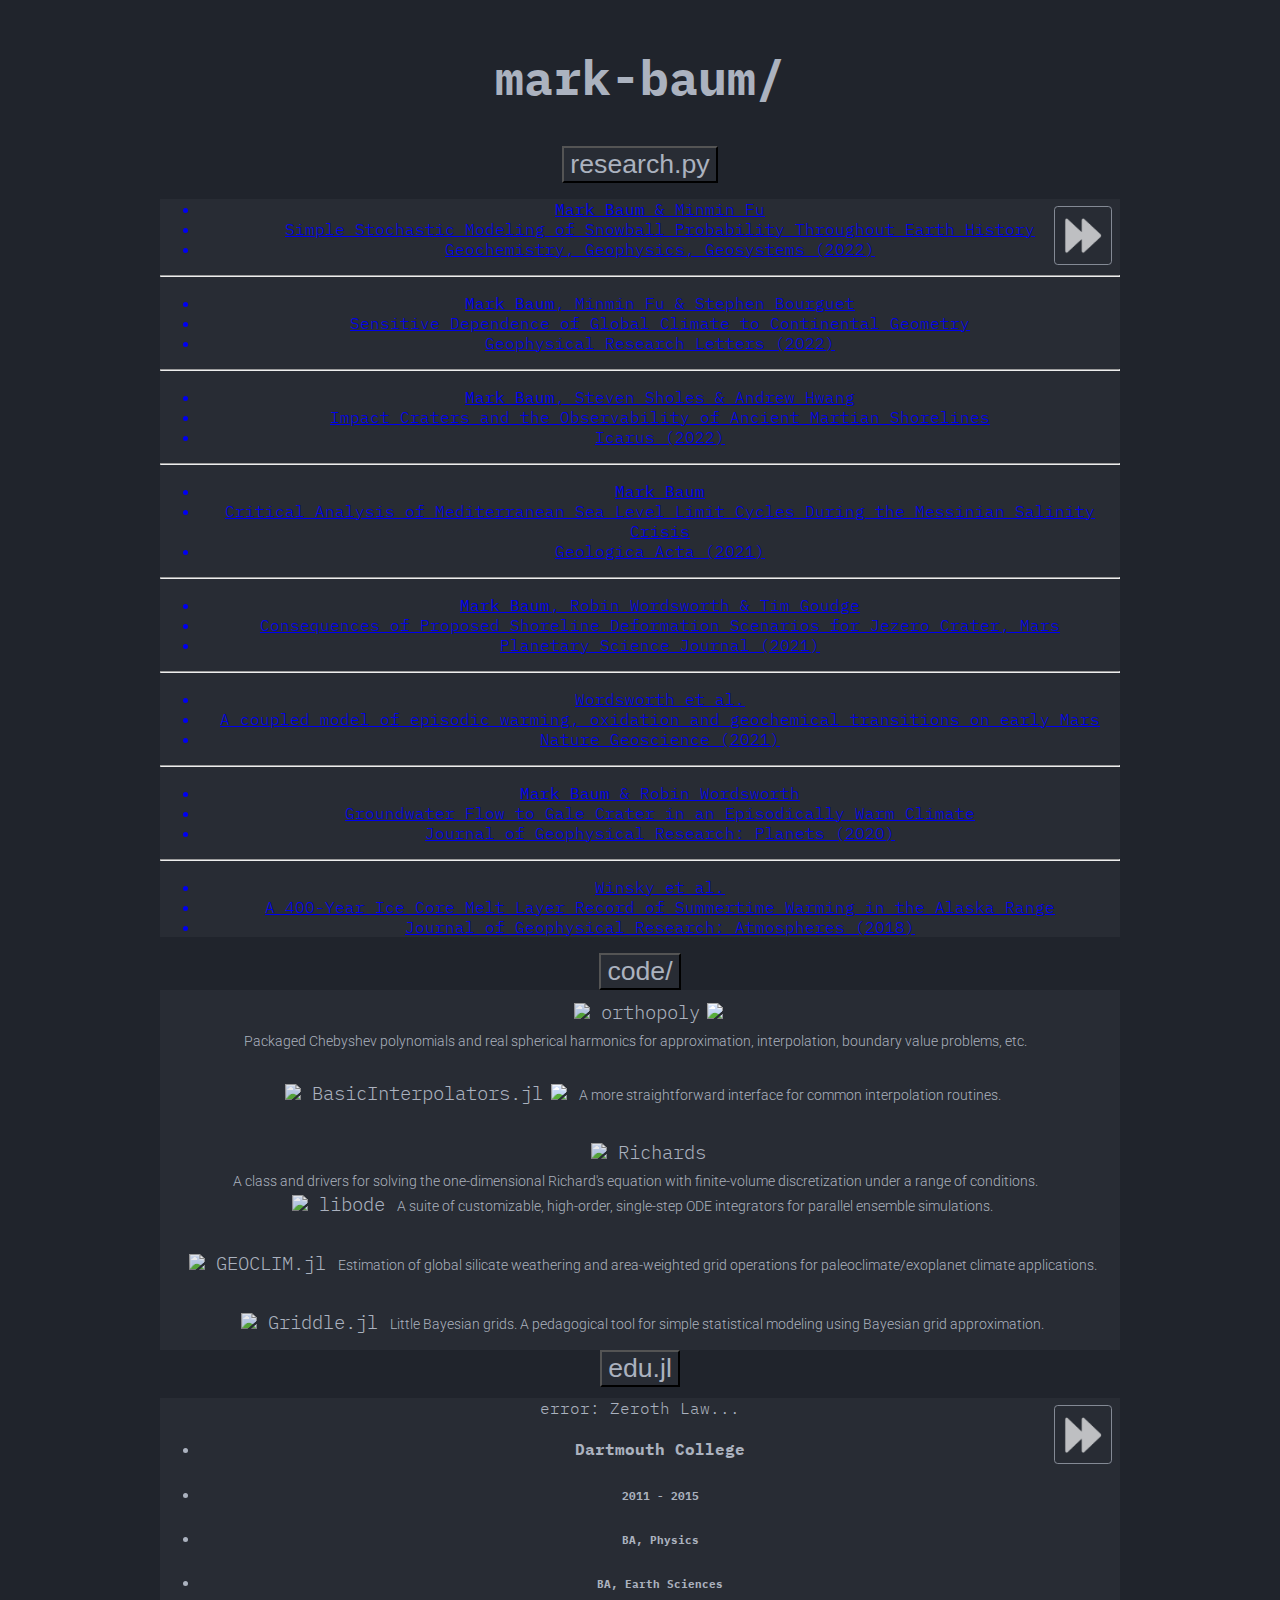
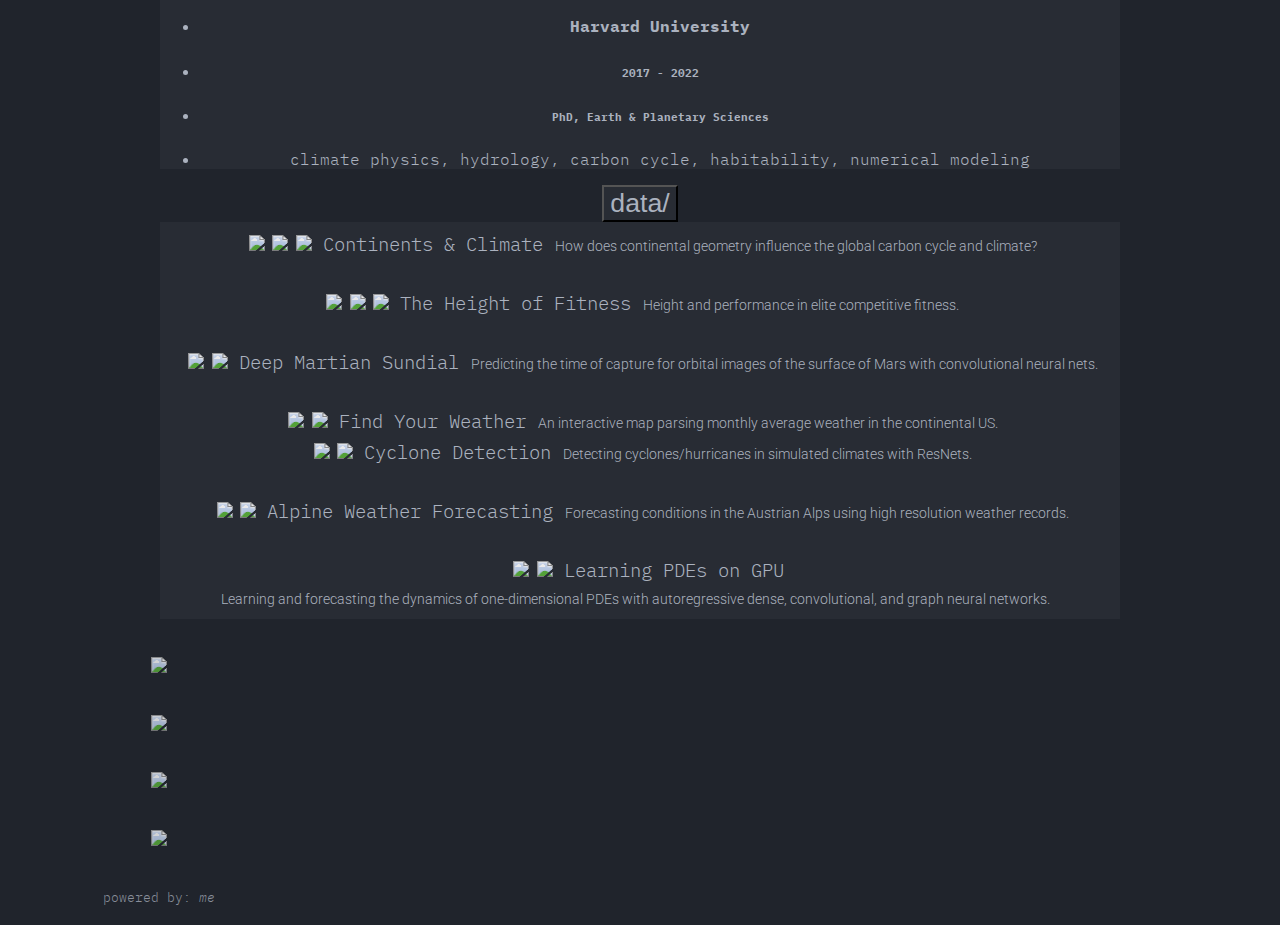
==== commit e1b506d7: "add fast forward buttons, reorganize and comment scripts" ====
--- a/index.html
+++ b/index.html
@@ -22,11 +22,20 @@
 
   <!--my local stylesheets-->
   <link rel="stylesheet" href="css/style.css">
-  <link rel="stylesheet" href="css/academics.css">
+  <link rel="stylesheet" href="css/research.css">
   <link rel="stylesheet" href="css/edu.css">
   <link rel="stylesheet" href="css/cards.css">
   <link rel="stylesheet" href="css/footer.css">
 
+  <!-- Google tag (gtag.js) -->
+  <script async src="https://www.googletagmanager.com/gtag/js?id=G-XQZ9WF88EQ"></script>
+  <script>
+    window.dataLayer = window.dataLayer || [];
+    function gtag(){dataLayer.push(arguments);}
+    gtag('js', new Date());
+
+    gtag('config', 'G-XQZ9WF88EQ');
+  </script>
 </head>
 
 <body>
@@ -39,25 +48,25 @@
 
     <div class="accordion-item">
 
-      <div class="accordion-header" id="headingAcademics">
-        <button id="academics-button" class="accordion-button collapsed" type="button" data-bs-toggle="collapse" data-bs-target="#collapseAcademics" aria-expanded="false" aria-controls="collapseAcademics">
-          <h4>academics.py</h4>
+      <div class="accordion-header" id="headingResearch">
+        <button id="research-button" class="accordion-button collapsed" type="button" data-bs-toggle="collapse" data-bs-target="#collapseResearch" aria-expanded="false" aria-controls="collapseResearch">
+          <h4>research.py</h4>
         </button>
       </div>
 
-      <div id="collapseAcademics" class="accordion-collapse collapse" aria-labelledby="headingAcademics" data-bs-parent="#accordionExample">
+      <div id="collapseResearch" class="accordion-collapse collapse" aria-labelledby="headingResearch" data-bs-parent="#accordionExample">
         <div class="accordion-body">
           <div class="container-fluid">
             <div class="row">
 
-              <div id="academics-left" class="col-md-6 left-column">
-                  <a id="academics-fast-forward" class="fast-forward">
+              <div id="research-left" class="col-md-6 left-column">
+                  <a id="research-fast-forward" class="fast-forward">
                     <img src="img/icons/fast_forward.png">
                   </a>
-                <pre><code id="academics-script"></code></pre>
-              </div>
-
-              <div id="academics-right" class="col-md-6 right-column">
+                <pre><code id="research-script"></code></pre>
+              </div>
+
+              <div id="research-right" class="col-md-6 right-column">
 
                 <div class="citation">
                   <div class="row">
@@ -157,21 +166,6 @@
                         <li class="author"><b>Mark Baum</b> & Robin Wordsworth</li>
                         <li class="title">Groundwater Flow to Gale Crater in an Episodically Warm Climate</li>
                         <li class="journal">Journal of Geophysical Research: Planets (2020)</li>
-                      </ul>
-                    </a>
-                  </div>
-                </div>
-
-                <hr>
-
-                <div class="citation">
-                  <div class="row">
-                    <!--https://agupubs.onlinelibrary.wiley.com/doi/10.1029/2020JE006397-->
-                    <a href="papers/baum_equations_2019.pdf" target="_blank">
-                      <ul>
-                        <li class="author"><b>Mark Baum</b></li>
-                        <li class="title">Equations for Long-Range Groundwater Flow and Water Table Evolution</li>
-                        <li class="journal">arXiv (2019, uploaded 2022)</li>
                       </ul>
                     </a>
                   </div>
@@ -212,15 +206,14 @@
         <div class="accordion-body">
           <div class="container-fluid">
 
-            <div class="row card-row" id="code-body">
+            <div class="row card-row">
 
               <div class="col-md">
 
                 <a class="card" href="https://markmbaum.github.io/orthopoly/" target="_blank">
                   <div class="card-title">
-                    <img class="icon" src="img/icons/seti/python.svg">
-                    <span class="card-text">orthopoly</span>
-                    <img class="badg" src="https://static.pepy.tech/badge/orthopoly">
+                    <img class="icon" src="img/icons/python_icon.svg">
+                    <span class="card-text">orthopoly</span><img class="badg" src="https://pepy.tech/badge/orthopoly">
                   </div>
                   <div class="card-body card-text">
                     Packaged Chebyshev polynomials and real spherical harmonics for approximation, interpolation, boundary value problems, etc.
@@ -231,9 +224,8 @@
 
                 <a class="card" href="https://markmbaum.github.io/BasicInterpolators.jl/dev/" target="_blank">
                   <div class="card-title">
-                    <img class="icon" src="img/icons/seti/julia.svg">
-                    <span class="card-text">BasicInterpolators.jl</span>
-                    <img class="badg" src="https://shields.io/endpoint?url=https://pkgs.genieframework.com/api/v1/badge/BasicInterpolators&label=downloads&logo=%22%22">
+                    <img class="icon" src="img/icons/julia_icon.svg">
+                    <span class="card-text">BasicInterpolators.jl</span><img class="badg" src="https://shields.io/endpoint?url=https://pkgs.genieframework.com/api/v1/badge/BasicInterpolators&label=downloads&logo=%22%22">
                   </div>
                   <div class="card-body card-text">
                     A more straightforward interface for common interpolation routines.
@@ -244,47 +236,11 @@
 
                 <a class="card" href="https://github.com/markmbaum/Richards" target="_blank">
                   <div class="card-title">
-                    <img class="icon" src="img/icons/seti/cpp.svg">
+                    <img class="icon" src="img/icons/cpp_icon.svg">
                     <span class="card-text">Richards</span>
                   </div>
                   <div class="card-body card-text">
-                    Numerics for solving the one-dimensional Richard's equation with finite-volume discretization under a range of conditions.
-                  </div>
-                </a>
-
-                <div class="card-break"></div>
-
-                <a class="card" href="https://github.com/markmbaum/Faddeyeva985.jl" target="_blank">
-                  <div class="card-title">
-                    <img class="icon" src="img/icons/seti/julia.svg">
-                    <span class="card-text">Faddeyeva985.jl</span>
-                  </div>
-                  <div class="card-body card-text">
-                    Julia implementation of Algorithm 985: a fast, moderate-accuracy approximation of the Faddeyeva (Faddeeva) function
-                  </div>
-                </a>
-
-                <div class="card-break"></div>
-
-                <a class="card" href="https://github.com/markmbaum/emf" target="_blank">
-                  <div class="card-title">
-                    <img class="icon" src="img/icons/seti/python.svg">
-                    <span class="card-text">emf</span>
-                  </div>
-                  <div class="card-body card-text">
-                    Tools for modeling electric and magnetic fields (EMF) near power lines, in two and three dimensions
-                  </div>
-                </a>
-
-                <div class="card-break"></div>
-
-                <a class="card" href="https://github.com/markmbaum/ScalarRadau.jl" target="_blank">
-                  <div class="card-title">
-                    <img class="icon" src="img/icons/seti/julia.svg">
-                    <span class="card-text">ScalarRadau.jl</span>
-                  </div>
-                  <div class="card-body card-text">
-                    The famous 5th order Radau IIA method, tailored for a scalar ODE that requires excellent solver stability
+                    A class and drivers for solving the one-dimensional Richard's equation with finite-volume discretization under a range of conditions.
                   </div>
                 </a>
 
@@ -294,11 +250,11 @@
 
                 <a class="card" href="https://markmbaum.github.io/libode/" target="_blank">
                   <div class="card-title">
-                    <img class="icon" src="img/icons/seti/cpp.svg">
+                    <img class="icon" src="img/icons/cpp_icon.svg">
                     <span class="card-text">libode</span>
                   </div>
                   <div class="card-body card-text">
-                    A modular collection of customizable, high-order, single-step ODE integrators for parallel ensemble simulations.
+                    A suite of customizable, high-order, single-step ODE integrators for parallel ensemble simulations.
                   </div>
                 </a>
 
@@ -306,7 +262,7 @@
 
                 <a class="card" href="https://github.com/markmbaum/GEOCLIM.jl" target="_blank">
                   <div class="card-title">
-                    <img class="icon" src="img/icons/seti/julia.svg">
+                    <img class="icon" src="img/icons/julia_icon.svg">
                     <span class="card-text">GEOCLIM.jl</span>
                   </div>
                   <div class="card-body card-text">
@@ -318,7 +274,7 @@
 
                 <a class="card" href="https://github.com/markmbaum/Griddle.jl" target="_blank">
                   <div class="card-title">
-                    <img class="icon" src="img/icons/seti/julia.svg">
+                    <img class="icon" src="img/icons/julia_icon.svg">
                     <span class="card-text">Griddle.jl</span>
                   </div>
                   <div class="card-body card-text">
@@ -326,41 +282,17 @@
                   </div>
                 </a>
 
-                <div class="card-break"></div>
+                <!--<div class="card-break"></div>
 
                 <a class="card" href="https://github.com/markmbaum/odpydoc" target="_blank">
                   <div class="card-title">
-                    <img class="icon" src="img/icons/seti/python.svg">
+                    <img class="icon" src="img/icons/python_icon.svg">
                     <span class="card-text">odpydoc</span>
                   </div>
                   <div class="card-body card-text">
-                    A very lightweight automatic documentation generator (with a CLI) for small Python packages, producing static sites styled after the One Dark theme.
-                  </div>
-                </a>
-
-                <div class="card-break"></div>
-
-                <a class="card" href="https://github.com/markmbaum/simple-spectral-PDEs" target="_blank">
-                  <div class="card-title">
-                    <img class="icon" src="img/icons/seti/julia.svg">
-                    <span class="card-text">simple-spectral-PDEs</span>
-                  </div>
-                  <div class="card-body card-text">
-                    Extremely accurate pseudospectral solvers for smooth one-dimensional partial differential equations.
-                  </div>
-                </a>
-
-                <div class="card-break"></div>
-
-                <a class="card" href="https://github.com/markmbaum/crustal-heat" target="_blank">
-                  <div class="card-title">
-                    <img class="icon" src="img/icons/seti/cpp.svg">
-                    <span class="card-text">crustal-heat</span>
-                  </div>
-                  <div class="card-body card-text">
-                    Numerics for the one-dimensional heat equation applied to a planet's crust.
-                  </div>
-                </a>
+                    A simple automatic documentation generator for small Python packages, producing static sites styled after Atom's One Dark theme.
+                  </div>
+                </a>-->
 
               </div>
 
@@ -428,7 +360,6 @@
 
     </div>
 
-    <!--
     <div class="accordion-item">
 
       <div class="accordion-header" id="headingData">
@@ -447,7 +378,7 @@
 
                 <a class="card" href="https://markmbaum.github.io/segmented-ensemble-weathering/" target="_blank">
                   <div class="card-title">
-                    <img class="icon" src="img/icons/seti/julia.svg"><img class="icon" src="img/icons/seti/python.svg"><img class="icon" src="img/icons/sklearn.png">
+                    <img class="icon" src="img/icons/julia_icon.svg"><img class="icon" src="img/icons/python_icon.svg"><img class="icon" src="img/icons/sklearn_icon.png">
                     <span class="card-text">Continents & Climate</span>
                   </div>
                   <div class="card-body card-text">
@@ -459,7 +390,7 @@
 
                 <a class="card" href="https://github.com/markmbaum/xft" target="_blank">
                   <div class="card-title">
-                    <img class="icon" src="img/icons/seti/julia.svg"><img class="icon" src="img/icons/seti/python.svg"><img class="icon" src="img/icons/bokeh.svg">
+                    <img class="icon" src="img/icons/julia_icon.svg"><img class="icon" src="img/icons/python_icon.svg"><img class="icon" src="img/icons/bokeh_icon.svg">
                     <span class="card-text">The Height of Fitness</span>
                   </div>
                   <div class="card-body card-text">
@@ -471,7 +402,7 @@
 
                 <a class="card" href="https://nbviewer.org/github/markmbaum/hirise-thumbnails/blob/main/hirise_thumbnails_modeling.ipynb" target="_blank">
                   <div class="card-title">
-                    <img class="icon" src="img/icons/seti/python.svg"><img class="icon" src="img/icons/tensorflow.png">
+                    <img class="icon" src="img/icons/python_icon.svg"><img class="icon" src="img/icons/tensorflow_icon.png">
                     <span class="card-text">Deep Martian Sundial</span>
                   </div>
                   <div class="card-body card-text">
@@ -483,7 +414,7 @@
 
                 <a class="card" href="http://whereistheweather.us/" target="_blank">
                   <div class="card-title">
-                    <img class="icon" src="img/icons/seti/python.svg"><img class="icon" src="img/icons/dash.png">
+                    <img class="icon" src="img/icons/python_icon.svg"><img class="icon" src="img/icons/dash_icon.png">
                     <span class="card-text">Find Your Weather</span>
                   </div>
                   <div class="card-body card-text">
@@ -498,7 +429,7 @@
 
                 <a class="card" href="https://nbviewer.org/github/markmbaum/cyclone-detection/blob/main/test_cyclone_detector.ipynb" target="_blank">
                   <div class="card-title">
-                    <img class="icon" src="img/icons/seti/python.svg"><img class="icon" src="img/icons/tensorflow.png">
+                    <img class="icon" src="img/icons/python_icon.svg"><img class="icon" src="img/icons/tensorflow_icon.png">
                     <span class="card-text">Cyclone Detection</span>
                   </div>
                   <div class="card-body card-text">
@@ -510,7 +441,7 @@
 
                 <a class="card" href="https://nbviewer.org/github/markmbaum/alpine-weather-prediction/blob/main/alpine_weather_prediction.ipynb" target="_blank">
                   <div class="card-title">
-                    <img class="icon" src="img/icons/seti/python.svg"><img class="icon" src="img/icons/tensorflow.png">
+                    <img class="icon" src="img/icons/python_icon.svg"><img class="icon" src="img/icons/tensorflow_icon.png">
                     <span class="card-text">Alpine Weather Forecasting</span>
                   </div>
                   <div class="card-body card-text">
@@ -522,7 +453,7 @@
 
                 <a class="card" href="https://colab.research.google.com/drive/1jt4ZndYq77SsMl5RAvvOi5gZF-yj5C5n?usp=sharing" target="_blank">
                   <div class="card-title">
-                    <img class="icon" src="img/icons/seti/python.svg"><img class="icon" src="img/icons/jax.png">
+                    <img class="icon" src="img/icons/python_icon.svg"><img class="icon" src="img/icons/jax_icon.png">
                     <span class="card-text">Learning PDEs on GPU</span>
                   </div>
                   <div class="card-body card-text">
@@ -539,7 +470,6 @@
       </div>
 
     </div>
-    -->
 
   </div>
 
@@ -550,7 +480,7 @@
       <div class="col">
         <a href="https://github.com/markmbaum" target="_blank">
           <div href="#" data-bs-toggle="tooltip" data-bs-title="GitHub">
-            <img src="img/icons/github.png">
+            <img src="img/icons/github_icon.png">
           </div>
         </a>
       </div>
@@ -558,7 +488,15 @@
       <div class="col">
         <a href="mailto:markmbaum@protonmail.com">
           <div href="#" data-bs-toggle="tooltip" data-bs-title="markmbaum@pm.me">
-            <img src="img/icons/email.png">
+            <img src="img/icons/email_icon.png">
+          </div>
+        </a>
+      </div>
+
+      <div class="col">
+        <a href="https://scholar.google.com/citations?user=ZzkqMsUAAAAJ&hl=en" target="_blank">
+          <div href="#" data-bs-toggle="tooltip" data-bs-title="Google Scholar">
+            <img src="img/icons/google_scholar_icon.png">
           </div>
         </a>
       </div>
@@ -566,14 +504,14 @@
       <div class="col">
         <a href="https://www.linkedin.com/in/mark-baum/" target="_blank">
           <div href="#" data-bs-toggle="tooltip" data-bs-title="LinkedIn">
-            <img src="img/icons/linkedin.png">
+            <img src="img/icons/linkedin_icon.png">
           </div>
         </a>
       </div>
 
     </div>
 
-    <p style="opacity: 0.4;">powered by: <i>mark</i></p>
+    <p>powered by: <i>me</i></p>
 
   </div>
 
@@ -594,7 +532,7 @@
   <script src="https://cdnjs.cloudflare.com/ajax/libs/highlight.js/11.6.0/languages/cpp.min.js"></script>
 
   <!--my local scripts, content definitions first then actual code-->
-  <script src="scripts/content/academics.js"></script>
+  <script src="scripts/content/research.js"></script>
   <script src="scripts/content/edu.js"></script>
   <script src="scripts/animation.js"></script>
   <script src="scripts/index.js"></script>
--- a/css/style.css
+++ b/css/style.css
@@ -25,12 +25,6 @@
     margin: auto;
 }
 
-.accordion-item {
-    background-color: #282C34;
-    margin: 0.5cm 0;
-    border: transparent;
-}
-
 .accordion-button h4 {
     margin: 0;
     font-size: 2em;
@@ -40,15 +34,15 @@
 .accordion-button:not(.collapse) {
     background-color: #282C34;
     color: #ABB2BF;
-    border: transparent;
 }
 
 .accordion-button:after {
     background-image: url("data:image/svg+xml,<svg xmlns='http://www.w3.org/2000/svg' viewBox='0 0 16 16' fill='%23ffffff'><path fill-rule='evenodd' d='M1.646 4.646a.5.5 0 0 1 .708 0L8 10.293l5.646-5.647a.5.5 0 0 1 .708.708l-6 6a.5.5 0 0 1-.708 0l-6-6a.5.5 0 0 1 0-.708z'/></svg>") !important;
-}
+  }
 
 .accordion-body {
-    color: #ABB2BF;
+    background-color: #282C34;
+    color: 	#ABB2BF;
     padding: 0;
 }
 
@@ -82,4 +76,4 @@
     border: 1px solid #ABB2BF;
     border-radius: 0.1cm;
     padding: 0.25cm;
-}
+}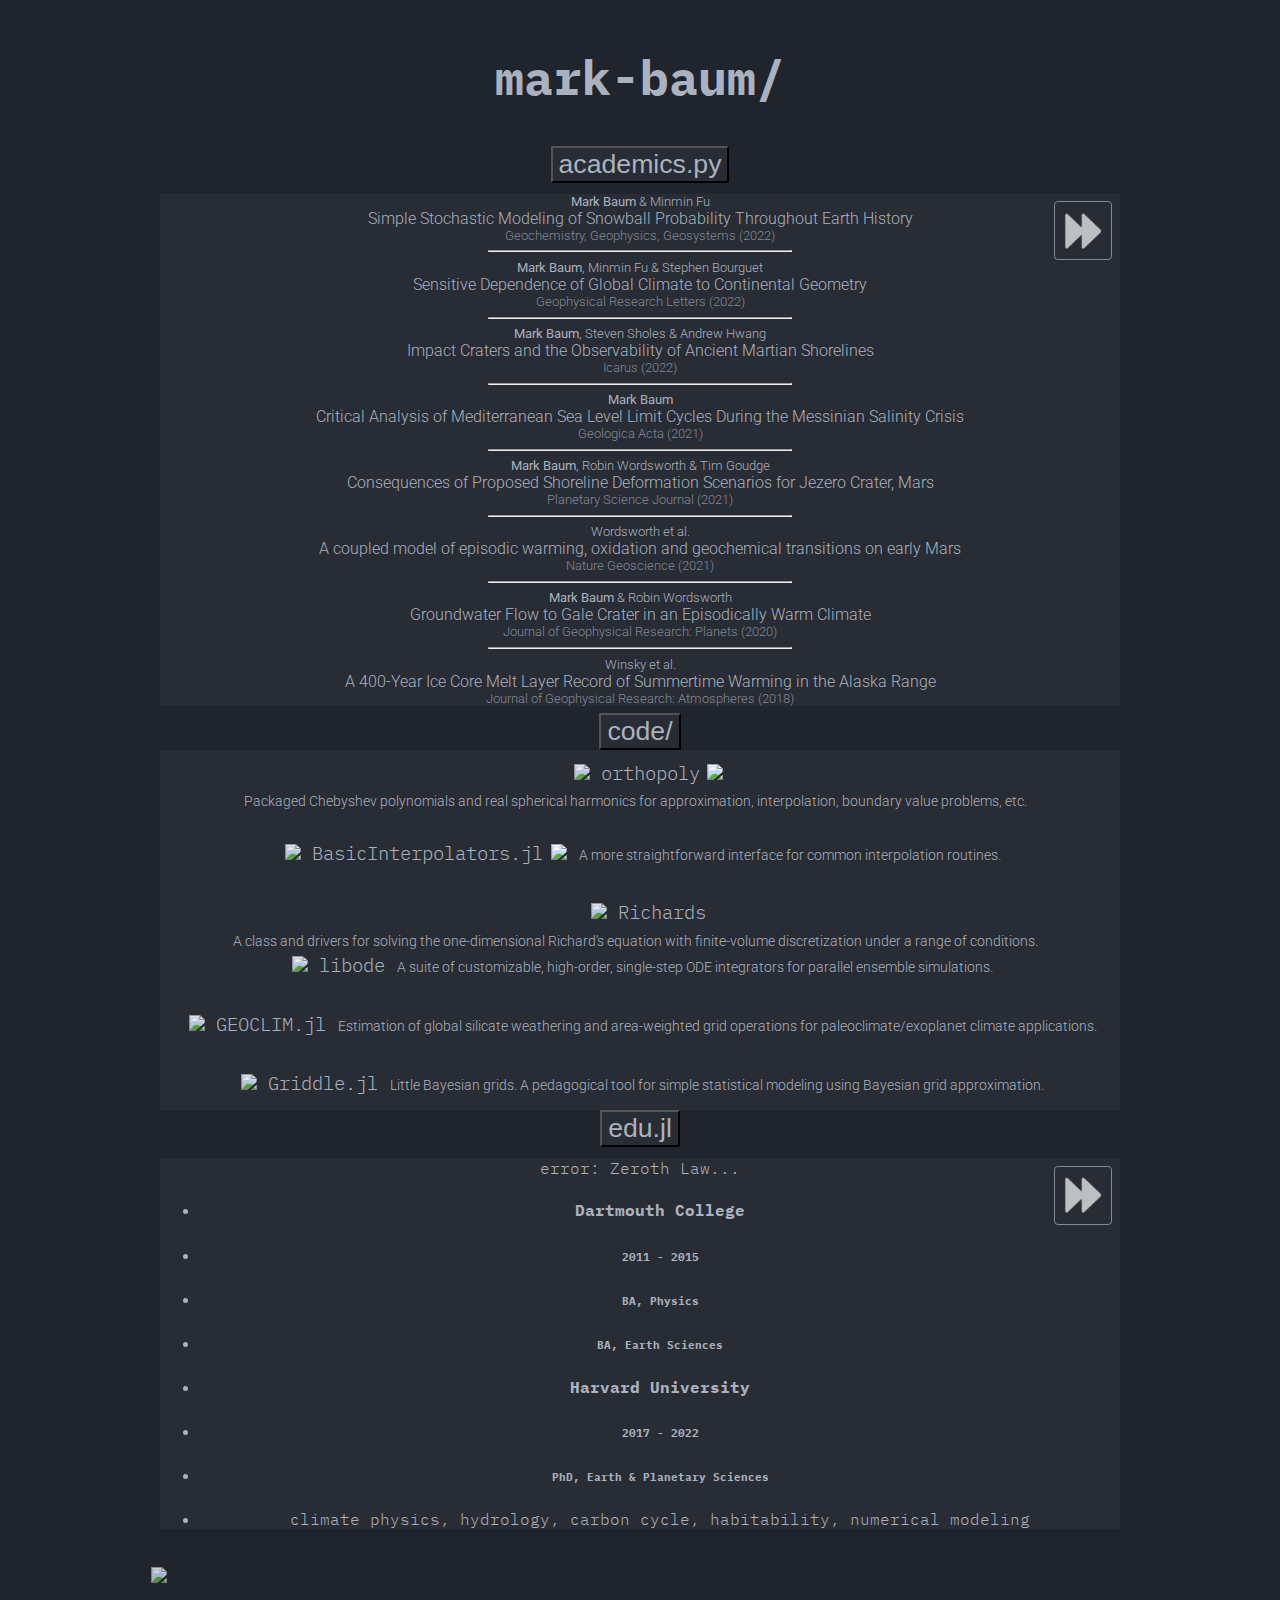
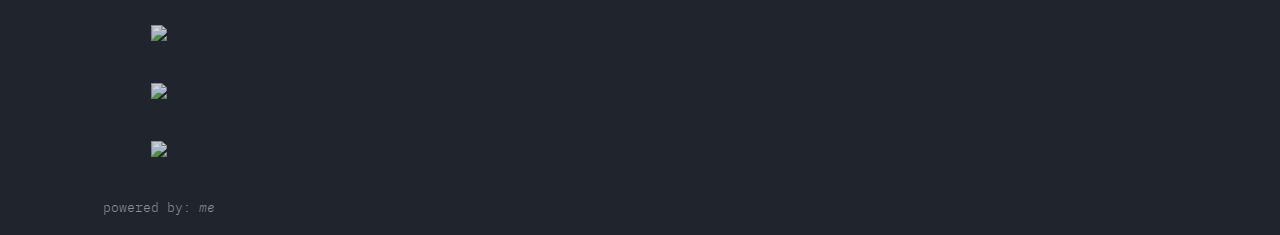
==== commit baed579a: "Merge pull request #2 from markmbaum/academics" ====
--- a/index.html
+++ b/index.html
@@ -22,7 +22,7 @@
 
   <!--my local stylesheets-->
   <link rel="stylesheet" href="css/style.css">
-  <link rel="stylesheet" href="css/research.css">
+  <link rel="stylesheet" href="css/academics.css">
   <link rel="stylesheet" href="css/edu.css">
   <link rel="stylesheet" href="css/cards.css">
   <link rel="stylesheet" href="css/footer.css">
@@ -48,25 +48,25 @@
 
     <div class="accordion-item">
 
-      <div class="accordion-header" id="headingResearch">
-        <button id="research-button" class="accordion-button collapsed" type="button" data-bs-toggle="collapse" data-bs-target="#collapseResearch" aria-expanded="false" aria-controls="collapseResearch">
-          <h4>research.py</h4>
+      <div class="accordion-header" id="headingAcademics">
+        <button id="academics-button" class="accordion-button collapsed" type="button" data-bs-toggle="collapse" data-bs-target="#collapseAcademics" aria-expanded="false" aria-controls="collapseAcademics">
+          <h4>academics.py</h4>
         </button>
       </div>
 
-      <div id="collapseResearch" class="accordion-collapse collapse" aria-labelledby="headingResearch" data-bs-parent="#accordionExample">
+      <div id="collapseAcademics" class="accordion-collapse collapse" aria-labelledby="headingAcademics" data-bs-parent="#accordionExample">
         <div class="accordion-body">
           <div class="container-fluid">
             <div class="row">
 
-              <div id="research-left" class="col-md-6 left-column">
-                  <a id="research-fast-forward" class="fast-forward">
+              <div id="academics-left" class="col-md-6 left-column">
+                  <a id="academics-fast-forward" class="fast-forward">
                     <img src="img/icons/fast_forward.png">
                   </a>
-                <pre><code id="research-script"></code></pre>
-              </div>
-
-              <div id="research-right" class="col-md-6 right-column">
+                <pre><code id="academics-script"></code></pre>
+              </div>
+
+              <div id="academics-right" class="col-md-6 right-column">
 
                 <div class="citation">
                   <div class="row">
@@ -360,6 +360,7 @@
 
     </div>
 
+    <!--
     <div class="accordion-item">
 
       <div class="accordion-header" id="headingData">
@@ -470,6 +471,7 @@
       </div>
 
     </div>
+    -->
 
   </div>
 
@@ -532,7 +534,7 @@
   <script src="https://cdnjs.cloudflare.com/ajax/libs/highlight.js/11.6.0/languages/cpp.min.js"></script>
 
   <!--my local scripts, content definitions first then actual code-->
-  <script src="scripts/content/research.js"></script>
+  <script src="scripts/content/academics.js"></script>
   <script src="scripts/content/edu.js"></script>
   <script src="scripts/animation.js"></script>
   <script src="scripts/index.js"></script>
--- a/css/academics.css
+++ b/css/academics.css
@@ -0,0 +1,49 @@
+.citation {
+    font-family: 'Roboto';
+    color: #ABB2BF;
+    background-color: inherit;
+    border: none;
+    margin: 0.2cm 0;
+    text-align: center;
+}
+
+.citation a {
+    text-decoration: none;
+    color: #ABB2BF;
+}
+
+.citation a:visited {
+    color: #ABB2BF;
+}
+
+.citation a:hover {
+    color: #ABB2BF;
+    text-decoration: underline;
+    text-decoration-thickness: 0.5px;
+}
+
+.citation ul {
+    list-style: none;
+    padding: 0;
+    margin: 0.1cm;
+}
+
+li.author {
+    font-family: 'Roboto';
+    font-size: small;
+}
+
+li.title {
+    font-family: 'Roboto';
+}
+
+li.journal {
+    color: #828997;
+    font-size: small;
+}
+
+#academics-right hr {
+    margin: auto;
+    max-width: 8cm;
+    min-width: 2cm;
+}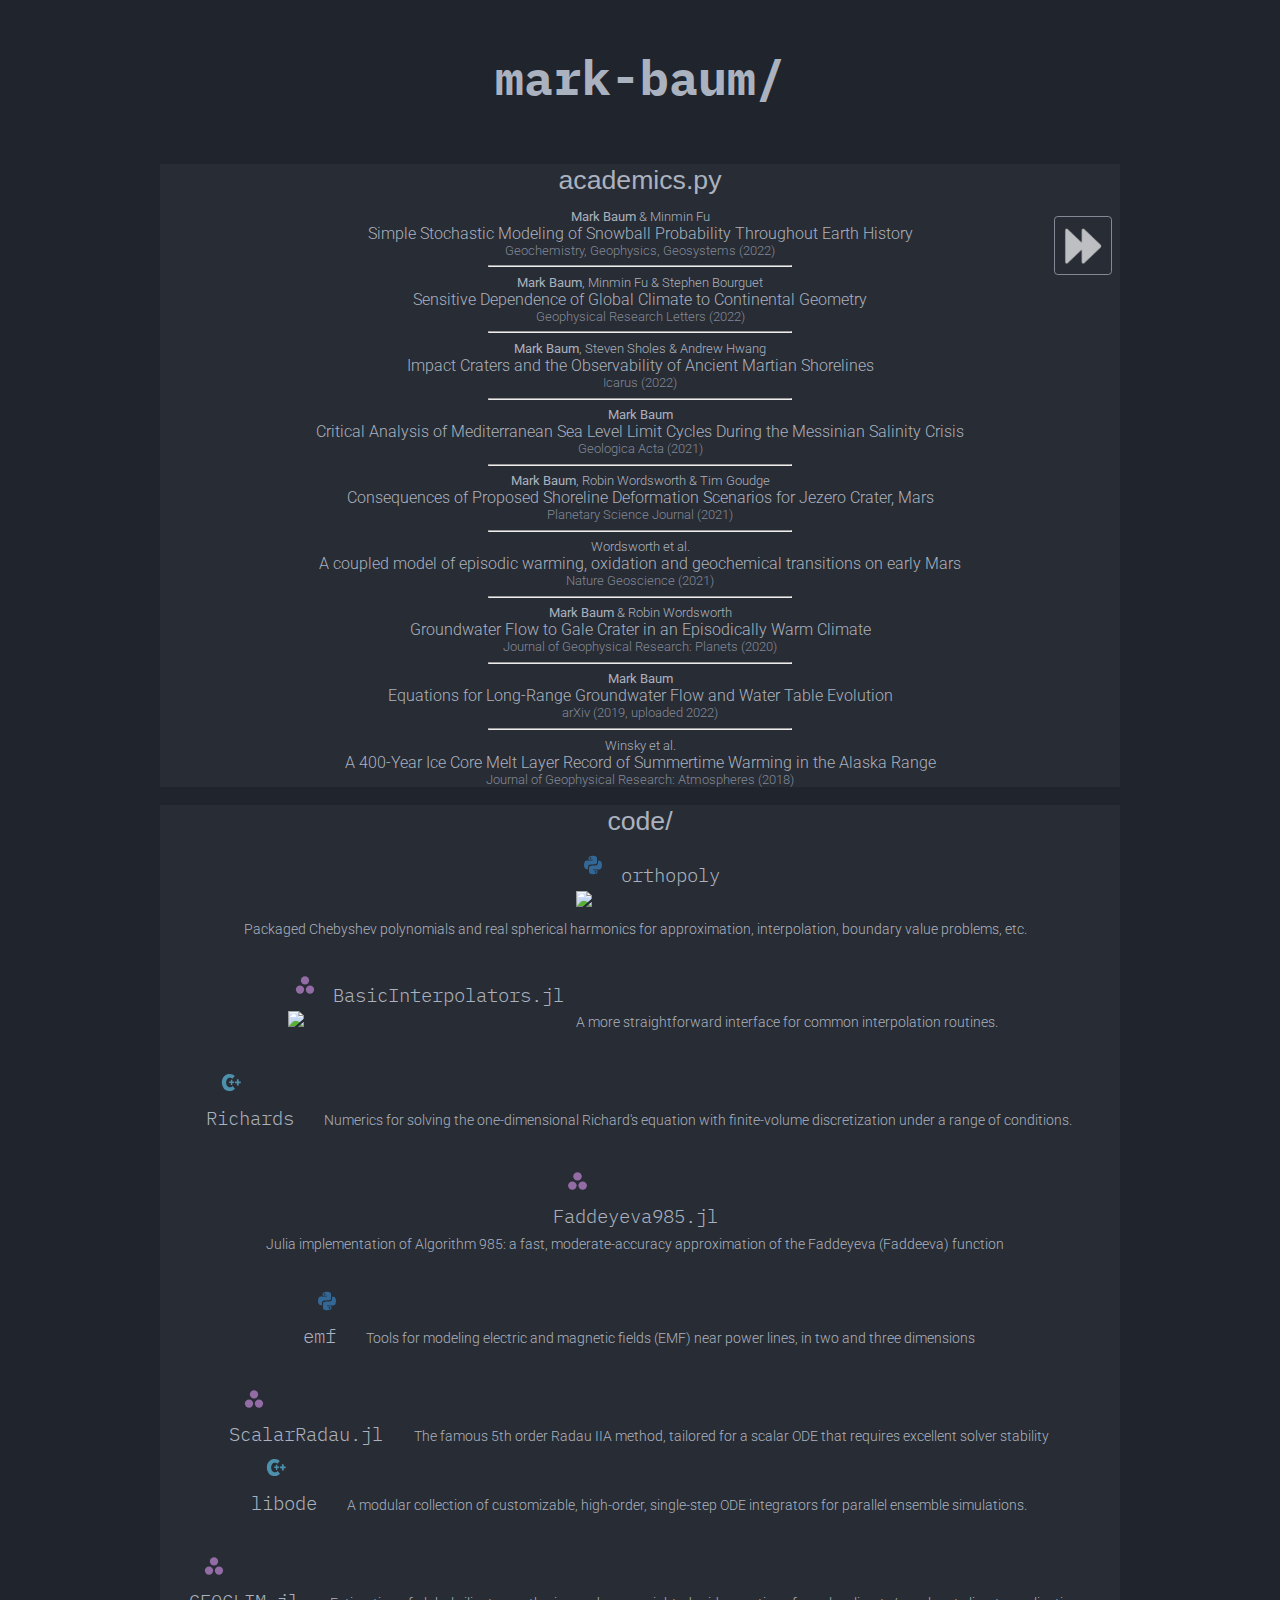
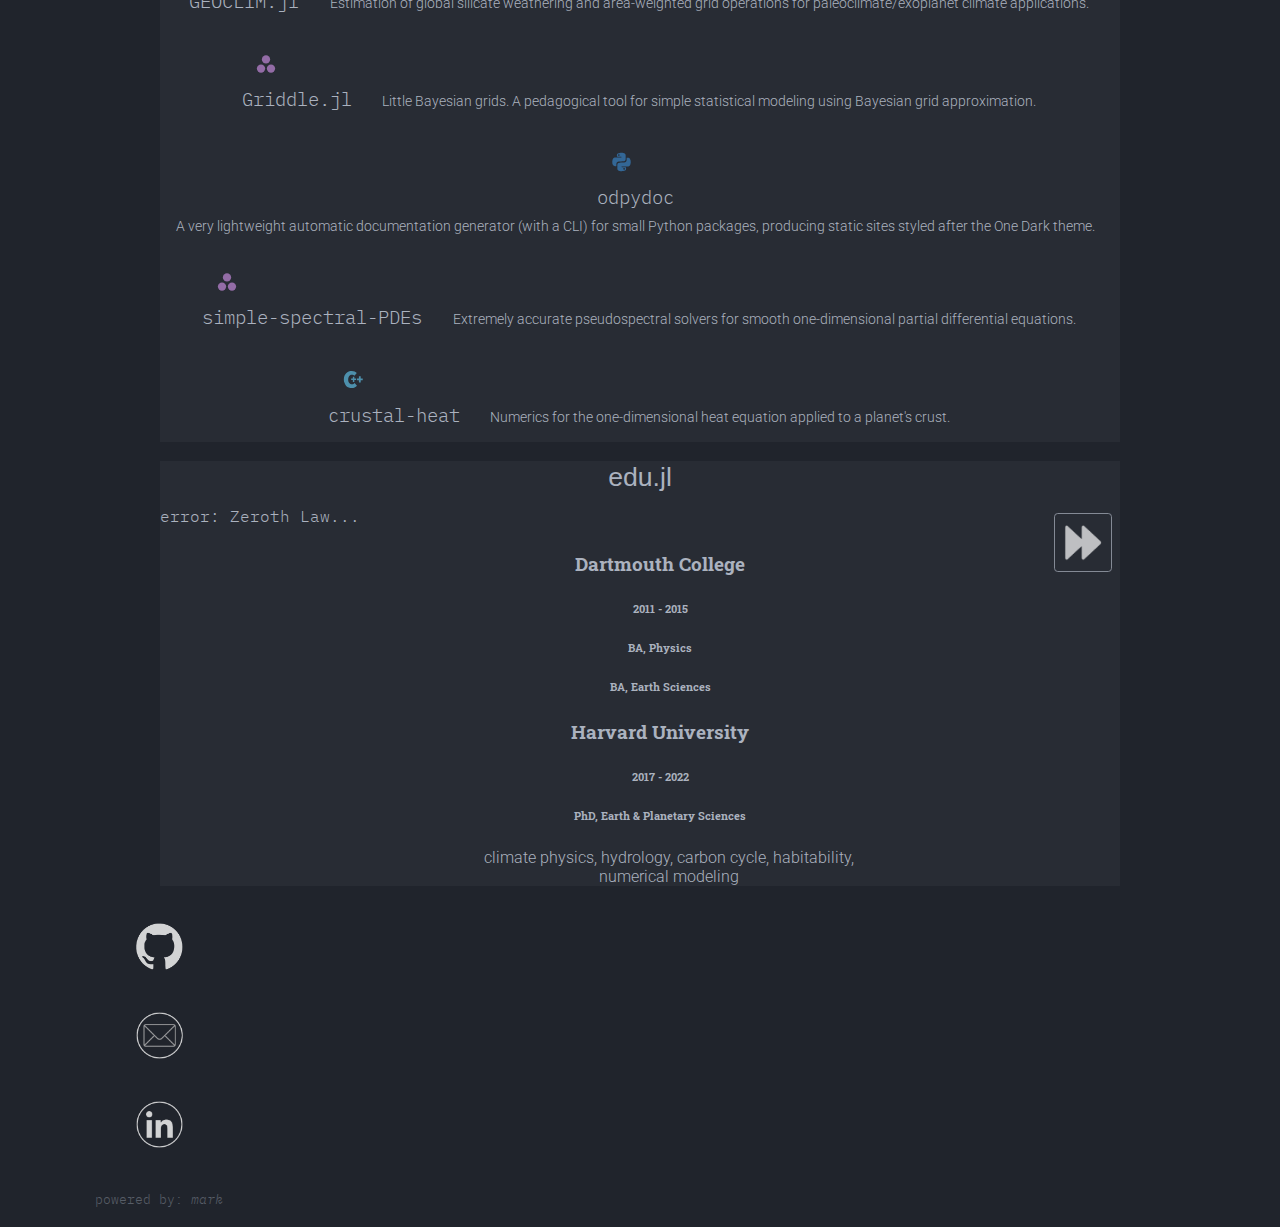
==== commit 215bed61: "Merge pull request #4 from markmbaum/format" ====
--- a/index.html
+++ b/index.html
@@ -27,15 +27,6 @@
   <link rel="stylesheet" href="css/cards.css">
   <link rel="stylesheet" href="css/footer.css">
 
-  <!-- Google tag (gtag.js) -->
-  <script async src="https://www.googletagmanager.com/gtag/js?id=G-XQZ9WF88EQ"></script>
-  <script>
-    window.dataLayer = window.dataLayer || [];
-    function gtag(){dataLayer.push(arguments);}
-    gtag('js', new Date());
-
-    gtag('config', 'G-XQZ9WF88EQ');
-  </script>
 </head>
 
 <body>
@@ -60,9 +51,9 @@
             <div class="row">
 
               <div id="academics-left" class="col-md-6 left-column">
-                  <a id="academics-fast-forward" class="fast-forward">
-                    <img src="img/icons/fast_forward.png">
-                  </a>
+                <a id="academics-fast-forward" class="fast-forward">
+                  <img src="img/icons/fast_forward.png">
+                </a>
                 <pre><code id="academics-script"></code></pre>
               </div>
 
@@ -166,6 +157,21 @@
                         <li class="author"><b>Mark Baum</b> & Robin Wordsworth</li>
                         <li class="title">Groundwater Flow to Gale Crater in an Episodically Warm Climate</li>
                         <li class="journal">Journal of Geophysical Research: Planets (2020)</li>
+                      </ul>
+                    </a>
+                  </div>
+                </div>
+
+                <hr>
+
+                <div class="citation">
+                  <div class="row">
+                    <!--https://agupubs.onlinelibrary.wiley.com/doi/10.1029/2020JE006397-->
+                    <a href="papers/baum_equations_2019.pdf" target="_blank">
+                      <ul>
+                        <li class="author"><b>Mark Baum</b></li>
+                        <li class="title">Equations for Long-Range Groundwater Flow and Water Table Evolution</li>
+                        <li class="journal">arXiv (2019, uploaded 2022)</li>
                       </ul>
                     </a>
                   </div>
@@ -206,14 +212,15 @@
         <div class="accordion-body">
           <div class="container-fluid">
 
-            <div class="row card-row">
+            <div class="row card-row" id="code-body">
 
               <div class="col-md">
 
                 <a class="card" href="https://markmbaum.github.io/orthopoly/" target="_blank">
                   <div class="card-title">
-                    <img class="icon" src="img/icons/python_icon.svg">
-                    <span class="card-text">orthopoly</span><img class="badg" src="https://pepy.tech/badge/orthopoly">
+                    <img class="icon" src="img/icons/seti/python.svg">
+                    <span class="card-text">orthopoly</span>
+                    <img class="badg" src="https://static.pepy.tech/badge/orthopoly">
                   </div>
                   <div class="card-body card-text">
                     Packaged Chebyshev polynomials and real spherical harmonics for approximation, interpolation, boundary value problems, etc.
@@ -224,8 +231,9 @@
 
                 <a class="card" href="https://markmbaum.github.io/BasicInterpolators.jl/dev/" target="_blank">
                   <div class="card-title">
-                    <img class="icon" src="img/icons/julia_icon.svg">
-                    <span class="card-text">BasicInterpolators.jl</span><img class="badg" src="https://shields.io/endpoint?url=https://pkgs.genieframework.com/api/v1/badge/BasicInterpolators&label=downloads&logo=%22%22">
+                    <img class="icon" src="img/icons/seti/julia.svg">
+                    <span class="card-text">BasicInterpolators.jl</span>
+                    <img class="badg" src="https://shields.io/endpoint?url=https://pkgs.genieframework.com/api/v1/badge/BasicInterpolators&label=downloads&logo=%22%22">
                   </div>
                   <div class="card-body card-text">
                     A more straightforward interface for common interpolation routines.
@@ -236,11 +244,47 @@
 
                 <a class="card" href="https://github.com/markmbaum/Richards" target="_blank">
                   <div class="card-title">
-                    <img class="icon" src="img/icons/cpp_icon.svg">
+                    <img class="icon" src="img/icons/seti/cpp.svg">
                     <span class="card-text">Richards</span>
                   </div>
                   <div class="card-body card-text">
-                    A class and drivers for solving the one-dimensional Richard's equation with finite-volume discretization under a range of conditions.
+                    Numerics for solving the one-dimensional Richard's equation with finite-volume discretization under a range of conditions.
+                  </div>
+                </a>
+
+                <div class="card-break"></div>
+
+                <a class="card" href="https://github.com/markmbaum/Faddeyeva985.jl" target="_blank">
+                  <div class="card-title">
+                    <img class="icon" src="img/icons/seti/julia.svg">
+                    <span class="card-text">Faddeyeva985.jl</span>
+                  </div>
+                  <div class="card-body card-text">
+                    Julia implementation of Algorithm 985: a fast, moderate-accuracy approximation of the Faddeyeva (Faddeeva) function
+                  </div>
+                </a>
+
+                <div class="card-break"></div>
+
+                <a class="card" href="https://github.com/markmbaum/emf" target="_blank">
+                  <div class="card-title">
+                    <img class="icon" src="img/icons/seti/python.svg">
+                    <span class="card-text">emf</span>
+                  </div>
+                  <div class="card-body card-text">
+                    Tools for modeling electric and magnetic fields (EMF) near power lines, in two and three dimensions
+                  </div>
+                </a>
+
+                <div class="card-break"></div>
+
+                <a class="card" href="https://github.com/markmbaum/ScalarRadau.jl" target="_blank">
+                  <div class="card-title">
+                    <img class="icon" src="img/icons/seti/julia.svg">
+                    <span class="card-text">ScalarRadau.jl</span>
+                  </div>
+                  <div class="card-body card-text">
+                    The famous 5th order Radau IIA method, tailored for a scalar ODE that requires excellent solver stability
                   </div>
                 </a>
 
@@ -250,11 +294,11 @@
 
                 <a class="card" href="https://markmbaum.github.io/libode/" target="_blank">
                   <div class="card-title">
-                    <img class="icon" src="img/icons/cpp_icon.svg">
+                    <img class="icon" src="img/icons/seti/cpp.svg">
                     <span class="card-text">libode</span>
                   </div>
                   <div class="card-body card-text">
-                    A suite of customizable, high-order, single-step ODE integrators for parallel ensemble simulations.
+                    A modular collection of customizable, high-order, single-step ODE integrators for parallel ensemble simulations.
                   </div>
                 </a>
 
@@ -262,7 +306,7 @@
 
                 <a class="card" href="https://github.com/markmbaum/GEOCLIM.jl" target="_blank">
                   <div class="card-title">
-                    <img class="icon" src="img/icons/julia_icon.svg">
+                    <img class="icon" src="img/icons/seti/julia.svg">
                     <span class="card-text">GEOCLIM.jl</span>
                   </div>
                   <div class="card-body card-text">
@@ -274,7 +318,7 @@
 
                 <a class="card" href="https://github.com/markmbaum/Griddle.jl" target="_blank">
                   <div class="card-title">
-                    <img class="icon" src="img/icons/julia_icon.svg">
+                    <img class="icon" src="img/icons/seti/julia.svg">
                     <span class="card-text">Griddle.jl</span>
                   </div>
                   <div class="card-body card-text">
@@ -282,17 +326,41 @@
                   </div>
                 </a>
 
-                <!--<div class="card-break"></div>
+                <div class="card-break"></div>
 
                 <a class="card" href="https://github.com/markmbaum/odpydoc" target="_blank">
                   <div class="card-title">
-                    <img class="icon" src="img/icons/python_icon.svg">
+                    <img class="icon" src="img/icons/seti/python.svg">
                     <span class="card-text">odpydoc</span>
                   </div>
                   <div class="card-body card-text">
-                    A simple automatic documentation generator for small Python packages, producing static sites styled after Atom's One Dark theme.
-                  </div>
-                </a>-->
+                    A very lightweight automatic documentation generator (with a CLI) for small Python packages, producing static sites styled after the One Dark theme.
+                  </div>
+                </a>
+
+                <div class="card-break"></div>
+
+                <a class="card" href="https://github.com/markmbaum/simple-spectral-PDEs" target="_blank">
+                  <div class="card-title">
+                    <img class="icon" src="img/icons/seti/julia.svg">
+                    <span class="card-text">simple-spectral-PDEs</span>
+                  </div>
+                  <div class="card-body card-text">
+                    Extremely accurate pseudospectral solvers for smooth one-dimensional partial differential equations.
+                  </div>
+                </a>
+
+                <div class="card-break"></div>
+
+                <a class="card" href="https://github.com/markmbaum/crustal-heat" target="_blank">
+                  <div class="card-title">
+                    <img class="icon" src="img/icons/seti/cpp.svg">
+                    <span class="card-text">crustal-heat</span>
+                  </div>
+                  <div class="card-body card-text">
+                    Numerics for the one-dimensional heat equation applied to a planet's crust.
+                  </div>
+                </a>
 
               </div>
 
@@ -361,116 +429,116 @@
     </div>
 
     <!--
-    <div class="accordion-item">
-
-      <div class="accordion-header" id="headingData">
-        <button id="data-button" class="accordion-button collapsed" type="button" data-bs-toggle="collapse" data-bs-target="#collapseData" aria-expanded="false" aria-controls="collapseData">
-          <h4>data/</h4>
-        </button>
-      </div>
-
-      <div id="collapseData" class="accordion-collapse collapse" aria-labelledby="headingDgit ata" data-bs-parent="#accordionExample">
-        <div class="accordion-body">
-          <div class="container-fluid">
-
-            <div class="row card-row">
-
-              <div class="col-md">
-
-                <a class="card" href="https://markmbaum.github.io/segmented-ensemble-weathering/" target="_blank">
-                  <div class="card-title">
-                    <img class="icon" src="img/icons/julia_icon.svg"><img class="icon" src="img/icons/python_icon.svg"><img class="icon" src="img/icons/sklearn_icon.png">
-                    <span class="card-text">Continents & Climate</span>
-                  </div>
-                  <div class="card-body card-text">
-                    How does continental geometry influence the global carbon cycle and climate?
-                  </div>
-                </a>
-
-                <div class="card-break"></div>
-
-                <a class="card" href="https://github.com/markmbaum/xft" target="_blank">
-                  <div class="card-title">
-                    <img class="icon" src="img/icons/julia_icon.svg"><img class="icon" src="img/icons/python_icon.svg"><img class="icon" src="img/icons/bokeh_icon.svg">
-                    <span class="card-text">The Height of Fitness</span>
-                  </div>
-                  <div class="card-body card-text">
-                    Height and performance in elite competitive fitness.
-                  </div>
-                </a>
-
-                <div class="card-break"></div>
-
-                <a class="card" href="https://nbviewer.org/github/markmbaum/hirise-thumbnails/blob/main/hirise_thumbnails_modeling.ipynb" target="_blank">
-                  <div class="card-title">
-                    <img class="icon" src="img/icons/python_icon.svg"><img class="icon" src="img/icons/tensorflow_icon.png">
-                    <span class="card-text">Deep Martian Sundial</span>
-                  </div>
-                  <div class="card-body card-text">
-                    Predicting the time of capture for orbital images of the surface of Mars with convolutional neural nets.
-                  </div>
-                </a>
-
-                <div class="card-break"></div>
-
-                <a class="card" href="http://whereistheweather.us/" target="_blank">
-                  <div class="card-title">
-                    <img class="icon" src="img/icons/python_icon.svg"><img class="icon" src="img/icons/dash_icon.png">
-                    <span class="card-text">Find Your Weather</span>
-                  </div>
-                  <div class="card-body card-text">
-                    An interactive map parsing monthly average weather in the continental US.
-                  </div>
-                </a>
+      <div class="accordion-item">
+
+        <div class="accordion-header" id="headingData">
+          <button id="data-button" class="accordion-button collapsed" type="button" data-bs-toggle="collapse" data-bs-target="#collapseData" aria-expanded="false" aria-controls="collapseData">
+            <h4>data/</h4>
+          </button>
+        </div>
+
+        <div id="collapseData" class="accordion-collapse collapse" aria-labelledby="headingDgit ata" data-bs-parent="#accordionExample">
+          <div class="accordion-body">
+            <div class="container-fluid">
+
+              <div class="row card-row">
+
+                <div class="col-md">
+
+                  <a class="card" href="https://markmbaum.github.io/segmented-ensemble-weathering/" target="_blank">
+                    <div class="card-title">
+                      <img class="icon" src="img/icons/seti/julia.svg"><img class="icon" src="img/icons/seti/python.svg"><img class="icon" src="img/icons/sklearn.png">
+                      <span class="card-text">Continents & Climate</span>
+                    </div>
+                    <div class="card-body card-text">
+                      How does continental geometry influence the global carbon cycle and climate?
+                    </div>
+                  </a>
+
+                  <div class="card-break"></div>
+
+                  <a class="card" href="https://github.com/markmbaum/xft" target="_blank">
+                    <div class="card-title">
+                      <img class="icon" src="img/icons/seti/julia.svg"><img class="icon" src="img/icons/seti/python.svg"><img class="icon" src="img/icons/bokeh.svg">
+                      <span class="card-text">The Height of Fitness</span>
+                    </div>
+                    <div class="card-body card-text">
+                      Height and performance in elite competitive fitness.
+                    </div>
+                  </a>
+
+                  <div class="card-break"></div>
+
+                  <a class="card" href="https://nbviewer.org/github/markmbaum/hirise-thumbnails/blob/main/hirise_thumbnails_modeling.ipynb" target="_blank">
+                    <div class="card-title">
+                      <img class="icon" src="img/icons/seti/python.svg"><img class="icon" src="img/icons/tensorflow.png">
+                      <span class="card-text">Deep Martian Sundial</span>
+                    </div>
+                    <div class="card-body card-text">
+                      Predicting the time of capture for orbital images of the surface of Mars with convolutional neural nets.
+                    </div>
+                  </a>
+
+                  <div class="card-break"></div>
+
+                  <a class="card" href="http://whereistheweather.us/" target="_blank">
+                    <div class="card-title">
+                      <img class="icon" src="img/icons/seti/python.svg"><img class="icon" src="img/icons/dash.png">
+                      <span class="card-text">Find Your Weather</span>
+                    </div>
+                    <div class="card-body card-text">
+                      An interactive map parsing monthly average weather in the continental US.
+                    </div>
+                  </a>
+
+                </div>
+
+
+                <div class="col-md">
+
+                  <a class="card" href="https://nbviewer.org/github/markmbaum/cyclone-detection/blob/main/test_cyclone_detector.ipynb" target="_blank">
+                    <div class="card-title">
+                      <img class="icon" src="img/icons/seti/python.svg"><img class="icon" src="img/icons/tensorflow.png">
+                      <span class="card-text">Cyclone Detection</span>
+                    </div>
+                    <div class="card-body card-text">
+                      Detecting cyclones/hurricanes in simulated climates with ResNets.
+                    </div>
+                  </a>
+
+                  <div class="card-break"></div>
+
+                  <a class="card" href="https://nbviewer.org/github/markmbaum/alpine-weather-prediction/blob/main/alpine_weather_prediction.ipynb" target="_blank">
+                    <div class="card-title">
+                      <img class="icon" src="img/icons/seti/python.svg"><img class="icon" src="img/icons/tensorflow.png">
+                      <span class="card-text">Alpine Weather Forecasting</span>
+                    </div>
+                    <div class="card-body card-text">
+                      Forecasting conditions in the Austrian Alps using high resolution weather records.
+                    </div>
+                  </a>
+
+                  <div class="card-break"></div>
+
+                  <a class="card" href="https://colab.research.google.com/drive/1jt4ZndYq77SsMl5RAvvOi5gZF-yj5C5n?usp=sharing" target="_blank">
+                    <div class="card-title">
+                      <img class="icon" src="img/icons/seti/python.svg"><img class="icon" src="img/icons/jax.png">
+                      <span class="card-text">Learning PDEs on GPU</span>
+                    </div>
+                    <div class="card-body card-text">
+                      Learning and forecasting the dynamics of one-dimensional PDEs with autoregressive dense, convolutional, and graph neural networks.
+                    </div>
+                  </a>
+
+                </div>
 
               </div>
 
-
-              <div class="col-md">
-
-                <a class="card" href="https://nbviewer.org/github/markmbaum/cyclone-detection/blob/main/test_cyclone_detector.ipynb" target="_blank">
-                  <div class="card-title">
-                    <img class="icon" src="img/icons/python_icon.svg"><img class="icon" src="img/icons/tensorflow_icon.png">
-                    <span class="card-text">Cyclone Detection</span>
-                  </div>
-                  <div class="card-body card-text">
-                    Detecting cyclones/hurricanes in simulated climates with ResNets.
-                  </div>
-                </a>
-
-                <div class="card-break"></div>
-
-                <a class="card" href="https://nbviewer.org/github/markmbaum/alpine-weather-prediction/blob/main/alpine_weather_prediction.ipynb" target="_blank">
-                  <div class="card-title">
-                    <img class="icon" src="img/icons/python_icon.svg"><img class="icon" src="img/icons/tensorflow_icon.png">
-                    <span class="card-text">Alpine Weather Forecasting</span>
-                  </div>
-                  <div class="card-body card-text">
-                    Forecasting conditions in the Austrian Alps using high resolution weather records.
-                  </div>
-                </a>
-
-                <div class="card-break"></div>
-
-                <a class="card" href="https://colab.research.google.com/drive/1jt4ZndYq77SsMl5RAvvOi5gZF-yj5C5n?usp=sharing" target="_blank">
-                  <div class="card-title">
-                    <img class="icon" src="img/icons/python_icon.svg"><img class="icon" src="img/icons/jax_icon.png">
-                    <span class="card-text">Learning PDEs on GPU</span>
-                  </div>
-                  <div class="card-body card-text">
-                    Learning and forecasting the dynamics of one-dimensional PDEs with autoregressive dense, convolutional, and graph neural networks.
-                  </div>
-                </a>
-
-              </div>
-
             </div>
-
           </div>
         </div>
-      </div>
-
-    </div>
+
+      </div>
     -->
 
   </div>
@@ -482,7 +550,7 @@
       <div class="col">
         <a href="https://github.com/markmbaum" target="_blank">
           <div href="#" data-bs-toggle="tooltip" data-bs-title="GitHub">
-            <img src="img/icons/github_icon.png">
+            <img src="img/icons/github.png">
           </div>
         </a>
       </div>
@@ -490,15 +558,7 @@
       <div class="col">
         <a href="mailto:markmbaum@protonmail.com">
           <div href="#" data-bs-toggle="tooltip" data-bs-title="markmbaum@pm.me">
-            <img src="img/icons/email_icon.png">
-          </div>
-        </a>
-      </div>
-
-      <div class="col">
-        <a href="https://scholar.google.com/citations?user=ZzkqMsUAAAAJ&hl=en" target="_blank">
-          <div href="#" data-bs-toggle="tooltip" data-bs-title="Google Scholar">
-            <img src="img/icons/google_scholar_icon.png">
+            <img src="img/icons/email.png">
           </div>
         </a>
       </div>
@@ -506,14 +566,14 @@
       <div class="col">
         <a href="https://www.linkedin.com/in/mark-baum/" target="_blank">
           <div href="#" data-bs-toggle="tooltip" data-bs-title="LinkedIn">
-            <img src="img/icons/linkedin_icon.png">
+            <img src="img/icons/linkedin.png">
           </div>
         </a>
       </div>
 
     </div>
 
-    <p>powered by: <i>me</i></p>
+    <p style="opacity: 0.4;">powered by: <i>mark</i></p>
 
   </div>
 
@@ -541,4 +601,4 @@
 
 </body>
 
-</html>+</html>
--- a/css/style.css
+++ b/css/style.css
@@ -1,79 +1,85 @@
 html {
-    height: 100%;
+  height: 100%;
 }
 
 body {
-    background-color: #20242C;
-    color: #ABB2BF;
-    text-align: center;
-    font-family: 'IBM Plex Mono', monospace;
-    font-weight: 300;
-    padding-bottom: 0.5cm;
-    min-height: 100%;
+  background-color: #20242C;
+  color: #ABB2BF;
+  text-align: center;
+  font-family: 'IBM Plex Mono', monospace;
+  font-weight: 300;
+  padding-bottom: 0.5cm;
+  min-height: 100%;
 }
 
 #name {
-    text-align: center;
-    padding-top: 1cm;
-    padding-bottom: 1cm;
-    font-size: 3em;
-    margin: 0 auto;
+  text-align: center;
+  padding-top: 1cm;
+  padding-bottom: 1cm;
+  font-size: 3em;
+  margin: 0 auto;
 }
 
 #main {
-    max-width: 10in;
-    margin: auto;
+  max-width: 10in;
+  margin: auto;
+}
+
+.accordion-item {
+  background-color: #282C34;
+  margin: 0.5cm 0;
+  border: transparent;
 }
 
 .accordion-button h4 {
-    margin: 0;
-    font-size: 2em;
-    font-weight: 300;
+  margin: 0;
+  font-size: 2em;
+  font-weight: 300;
 }
 
 .accordion-button:not(.collapse) {
-    background-color: #282C34;
-    color: #ABB2BF;
+  background-color: #282C34;
+  color: #ABB2BF;
+  border: transparent;
 }
 
 .accordion-button:after {
-    background-image: url("data:image/svg+xml,<svg xmlns='http://www.w3.org/2000/svg' viewBox='0 0 16 16' fill='%23ffffff'><path fill-rule='evenodd' d='M1.646 4.646a.5.5 0 0 1 .708 0L8 10.293l5.646-5.647a.5.5 0 0 1 .708.708l-6 6a.5.5 0 0 1-.708 0l-6-6a.5.5 0 0 1 0-.708z'/></svg>") !important;
-  }
+  background-image: url("data:image/svg+xml,<svg xmlns='http://www.w3.org/2000/svg' viewBox='0 0 16 16' fill='%23ffffff'><path fill-rule='evenodd' d='M1.646 4.646a.5.5 0 0 1 .708 0L8 10.293l5.646-5.647a.5.5 0 0 1 .708.708l-6 6a.5.5 0 0 1-.708 0l-6-6a.5.5 0 0 1 0-.708z'/></svg>") !important;
+}
 
 .accordion-body {
-    background-color: #282C34;
-    color: 	#ABB2BF;
-    padding: 0;
+  color: #ABB2BF;
+  padding: 0;
 }
 
 .left-column {
-    text-align: left;
-    background-color: #1c1f24;
-    position: relative;
+  text-align: left;
+  background-color: #1c1f24;
+  position: relative;
 }
 
 pre {
-    margin: 0.3cm 0;
+  margin: 0.3cm 0;
 }
 
 code {
-    font-family: 'IBM Plex Mono', monospace;
-    font-weight: 300;
-    color: #ABB2BF;
+  font-family: 'IBM Plex Mono', monospace;
+  font-weight: 300;
+  color: #ABB2BF;
 }
 
 .fast-forward {
-    position: absolute;
-    right: 0.2cm;
-    top: 0.2cm;
-    cursor: pointer;
+  position: absolute;
+  right: 0.2cm;
+  top: 0.2cm;
+  cursor: pointer;
 }
 
 .fast-forward img {
-    opacity: 0.7;
-    width: 1cm;
-    height: 1cm;
-    border: 1px solid #ABB2BF;
-    border-radius: 0.1cm;
-    padding: 0.25cm;
-}+  opacity: 0.7;
+  width: 1cm;
+  height: 1cm;
+  border: 1px solid #ABB2BF;
+  border-radius: 0.1cm;
+  padding: 0.25cm;
+}
--- a/css/academics.css
+++ b/css/academics.css
@@ -1,49 +1,49 @@
 .citation {
-    font-family: 'Roboto';
-    color: #ABB2BF;
-    background-color: inherit;
-    border: none;
-    margin: 0.2cm 0;
-    text-align: center;
+  font-family: 'Roboto';
+  color: #ABB2BF;
+  background-color: inherit;
+  border: none;
+  margin: 0.2cm 0;
+  text-align: center;
 }
 
 .citation a {
-    text-decoration: none;
-    color: #ABB2BF;
+  text-decoration: none;
+  color: #ABB2BF;
 }
 
 .citation a:visited {
-    color: #ABB2BF;
+  color: #ABB2BF;
 }
 
 .citation a:hover {
-    color: #ABB2BF;
-    text-decoration: underline;
-    text-decoration-thickness: 0.5px;
+  color: #ABB2BF;
+  text-decoration: underline;
+  text-decoration-thickness: 0.5px;
 }
 
 .citation ul {
-    list-style: none;
-    padding: 0;
-    margin: 0.1cm;
+  list-style: none;
+  padding: 0;
+  margin: 0.1cm;
 }
 
 li.author {
-    font-family: 'Roboto';
-    font-size: small;
+  font-family: 'Roboto';
+  font-size: small;
 }
 
 li.title {
-    font-family: 'Roboto';
+  font-family: 'Roboto';
 }
 
 li.journal {
-    color: #828997;
-    font-size: small;
+  color: #828997;
+  font-size: small;
 }
 
 #academics-right hr {
-    margin: auto;
-    max-width: 8cm;
-    min-width: 2cm;
-}+  margin: auto;
+  max-width: 8cm;
+  min-width: 2cm;
+}
--- a/css/edu.css
+++ b/css/edu.css
@@ -0,0 +1,40 @@
+#edu-right {
+  font-family: 'Roboto';
+}
+
+#edu-right img {
+  max-width: 50%;
+  margin: 0 auto;
+}
+
+#advisor-error {
+  padding: 0;
+  margin: 0;
+  text-align: left;
+  color: #E06C75;
+}
+
+#edu-degrees {
+  margin-top: 0.3cm;
+}
+
+.degree {
+  max-width: 12cm;
+  text-align: center;
+  margin: 0.25cm auto;
+  list-style: none;
+  font-family: 'Roboto Slab';
+}
+
+.degree h4 {
+  font-size: larger;
+}
+
+.degree h6 {
+  padding-left: 0cm;
+}
+
+.degree p {
+  padding-left: 0.5cm;
+  font-family: 'Roboto';
+}
--- a/css/cards.css
+++ b/css/cards.css
@@ -1,59 +1,59 @@
 .card-row {
-    padding: 0.25cm 0.25cm;
+  padding: 0.25cm 0.25cm;
 }
 
 .card-break {
-    margin-top: 0.75cm;
+  margin-top: 0.75cm;
 }
 
 .card {
-    background-color: inherit;
-    color: inherit;
-    margin-top: 0.4cm;
-    margin-bottom: 0.4cm;
-    padding: 0.25cm;
-    border-color: #ABB2BF;
-    text-decoration: none;
+  background-color: inherit;
+  color: inherit;
+  margin-top: 0.4cm;
+  margin-bottom: 0.4cm;
+  padding: 0.25cm;
+  border-color: #ABB2BF;
+  text-decoration: none;
 }
 
 .card:visited {
-    color: #ABB2BF;
-    border-color: #ABB2BF;
+  color: #ABB2BF;
+  border-color: #64779b;
 }
 
 .card:hover {
-    color: #ABB2BF;
-    border-color: #ABB2BF;
+  color: #ABB2BF;
+  border-color: #ABB2BF;
 }
 
 .card-title {
-    margin-bottom: 0.15cm;
-    font-size: 1.2em;
-    display: inline-block;
-    text-align: left;
+  margin-bottom: 0.15cm;
+  font-size: 1.2em;
+  display: inline-block;
+  text-align: left;
 }
 
 .card-body {
-    padding: 0.05cm;
-    margin: 0;
-    font-size: smaller;
-    font-family: 'Roboto';
-    font-size: 0.9em;
-    align-items: left;
-    text-align: left;
+  padding: 0.05cm;
+  margin: 0;
+  font-size: smaller;
+  font-family: 'Roboto';
+  font-size: 0.9em;
+  align-items: left;
+  text-align: left;
 }
 
 .card-text {
-    display: inline-block;
+  display: inline-block;
 }
 
 img.icon {
-    max-height: 0.9cm;
-    max-width: 0.9cm;
-    opacity: 0.9;
-    margin-left: 0.2cm;
+  max-height: 0.9cm;
+  max-width: 0.9cm;
+  opacity: 0.9;
+  margin-left: 0.2cm;
 }
 
 img.badg {
-    padding-left: 0.2cm;
-}+  padding-left: 0.2cm;
+}
--- a/css/footer.css
+++ b/css/footer.css
@@ -1,19 +1,19 @@
 #footer {
-    width: 8cm;
+  width: 8cm;
 }
 
 #footer .col {
-    margin: 1cm 0;
+  margin: 1cm 0;
 }
 
 #footer img {
-    width: 1.25cm;
-    opacity: 0.8;
+  width: 1.25cm;
+  opacity: 0.8;
 }
 
 #footer p {
-    margin: 0;
-    padding: 0;
-    font-size: smaller;
-    opacity: 0.75;
-}+  margin: 0;
+  padding: 0;
+  font-size: smaller;
+  opacity: 0.75;
+}
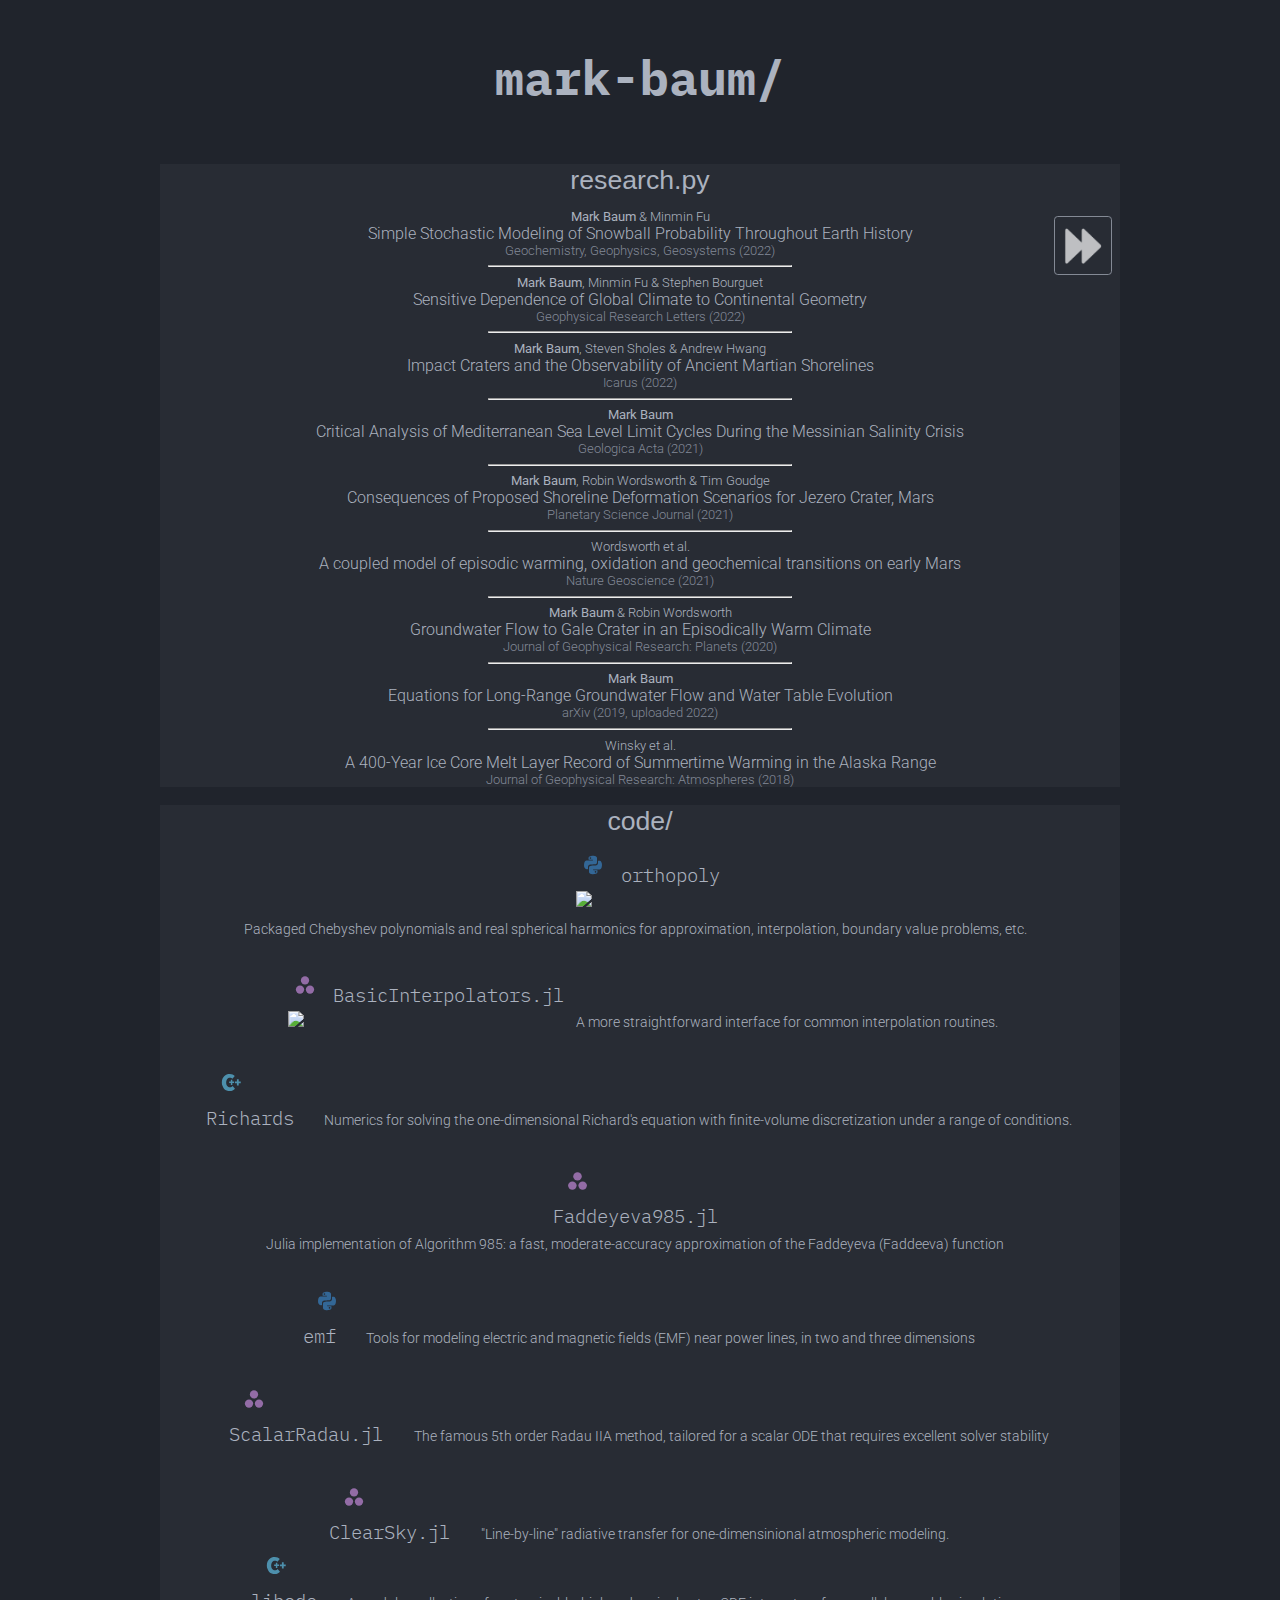
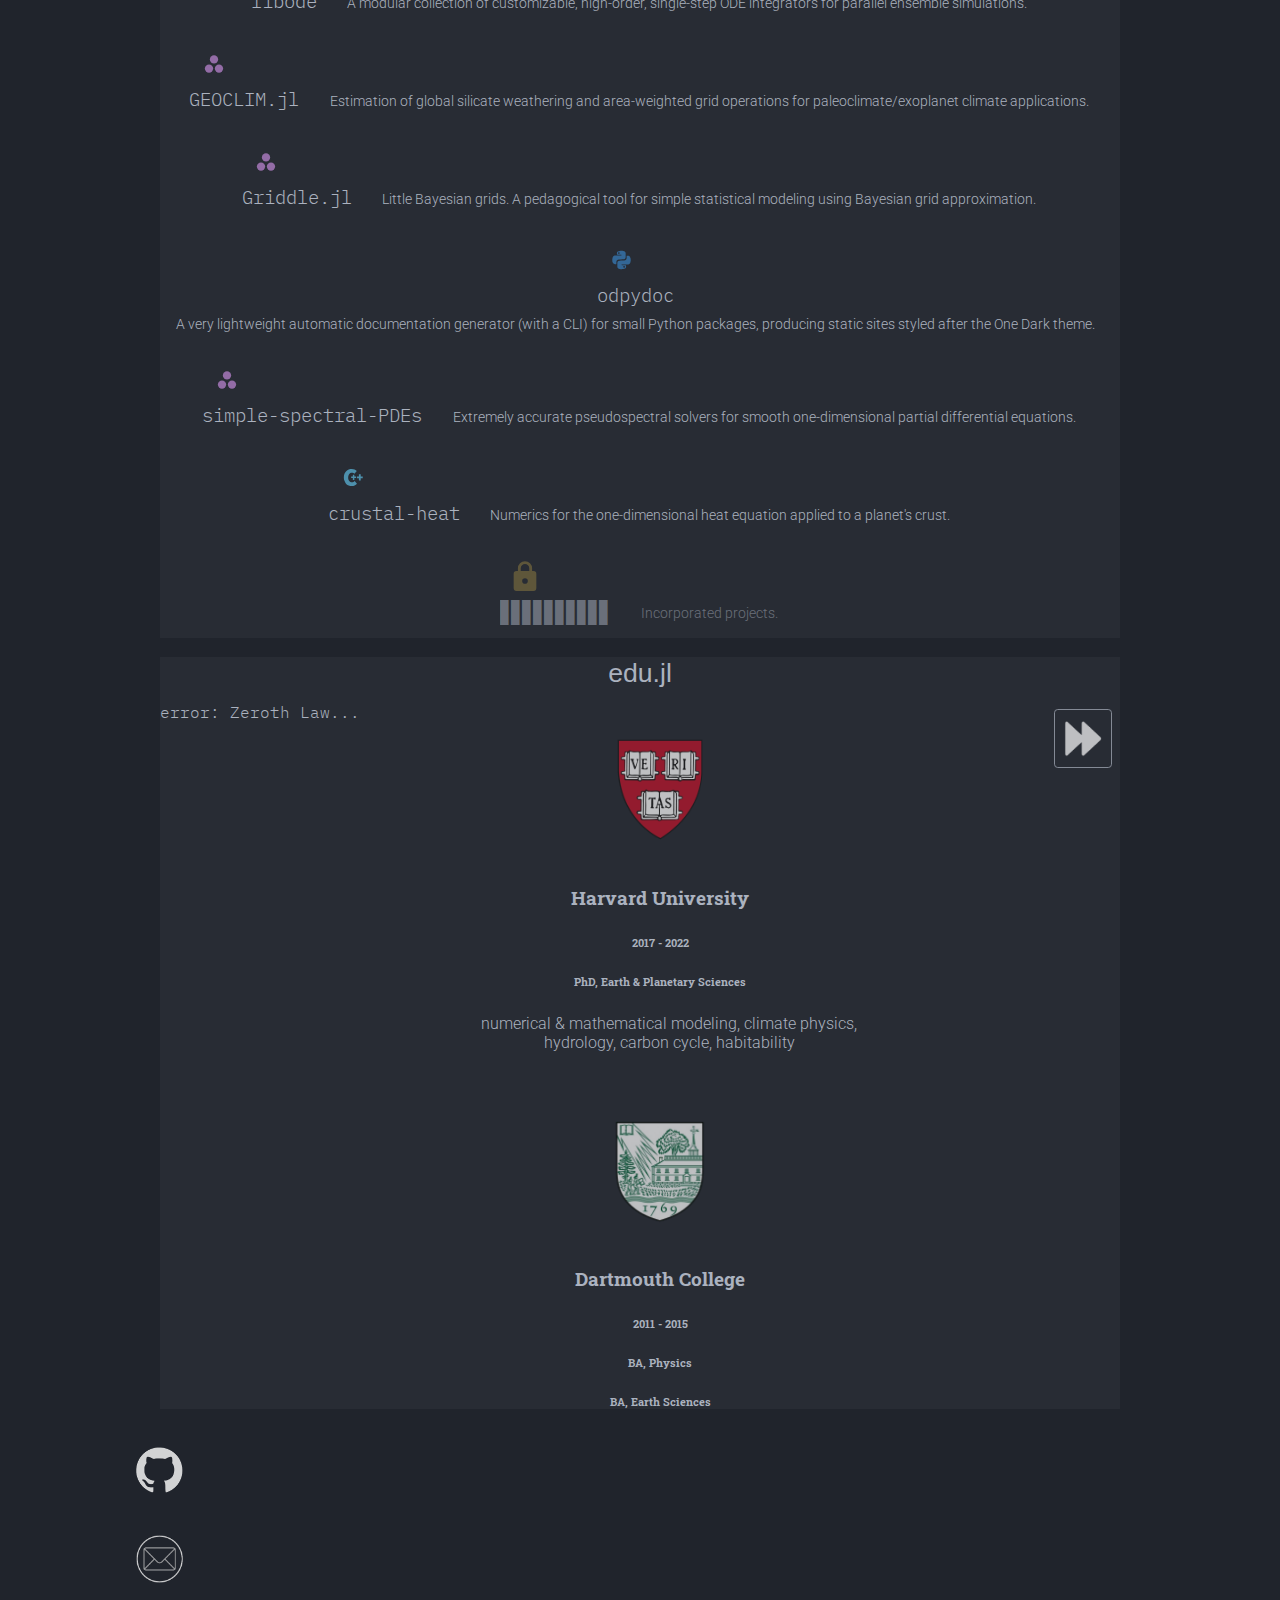
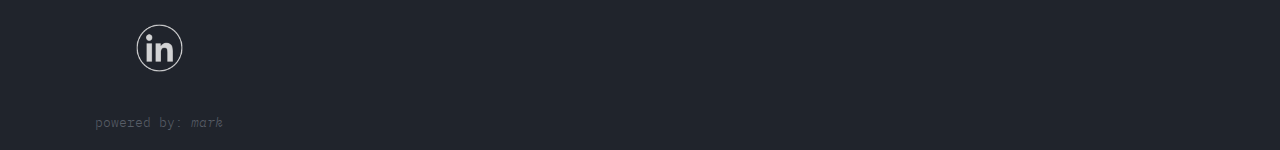
==== commit ee8963f0: "reduce ff timing, add logos to unis, academics->research" ====
--- a/index.html
+++ b/index.html
@@ -12,17 +12,20 @@
   <!--Google fonts-->
   <link rel="preconnect" href="https://fonts.googleapis.com">
   <link rel="preconnect" href="https://fonts.gstatic.com" crossorigin>
-  <link href="https://fonts.googleapis.com/css2?family=IBM+Plex+Mono:wght@300&family=Roboto+Slab:wght@300&family=Roboto:wght@300&display=swap" rel="stylesheet">
+  <link
+    href="https://fonts.googleapis.com/css2?family=IBM+Plex+Mono:wght@300&family=Roboto+Slab:wght@300&family=Roboto:wght@300&display=swap"
+    rel="stylesheet">
 
   <!--Bootstrap-->
-  <link href="https://cdn.jsdelivr.net/npm/bootstrap@5.2.3/dist/css/bootstrap.min.css" rel="stylesheet" integrity="sha384-rbsA2VBKQhggwzxH7pPCaAqO46MgnOM80zW1RWuH61DGLwZJEdK2Kadq2F9CUG65" crossorigin="anonymous">
+  <link href="https://cdn.jsdelivr.net/npm/bootstrap@5.2.3/dist/css/bootstrap.min.css" rel="stylesheet"
+    integrity="sha384-rbsA2VBKQhggwzxH7pPCaAqO46MgnOM80zW1RWuH61DGLwZJEdK2Kadq2F9CUG65" crossorigin="anonymous">
 
   <!--highlight.js-->
   <link rel="stylesheet" href="https://cdnjs.cloudflare.com/ajax/libs/highlight.js/11.6.0/styles/atom-one-dark.min.css">
 
   <!--my local stylesheets-->
   <link rel="stylesheet" href="css/style.css">
-  <link rel="stylesheet" href="css/academics.css">
+  <link rel="stylesheet" href="css/research.css">
   <link rel="stylesheet" href="css/edu.css">
   <link rel="stylesheet" href="css/cards.css">
   <link rel="stylesheet" href="css/footer.css">
@@ -40,24 +43,26 @@
     <div class="accordion-item">
 
       <div class="accordion-header" id="headingAcademics">
-        <button id="academics-button" class="accordion-button collapsed" type="button" data-bs-toggle="collapse" data-bs-target="#collapseAcademics" aria-expanded="false" aria-controls="collapseAcademics">
-          <h4>academics.py</h4>
+        <button id="research-button" class="accordion-button collapsed" type="button" data-bs-toggle="collapse"
+          data-bs-target="#collapseAcademics" aria-expanded="false" aria-controls="collapseAcademics">
+          <h4>research.py</h4>
         </button>
       </div>
 
-      <div id="collapseAcademics" class="accordion-collapse collapse" aria-labelledby="headingAcademics" data-bs-parent="#accordionExample">
+      <div id="collapseAcademics" class="accordion-collapse collapse" aria-labelledby="headingAcademics"
+        data-bs-parent="#accordionExample">
         <div class="accordion-body">
           <div class="container-fluid">
             <div class="row">
 
-              <div id="academics-left" class="col-md-6 left-column">
-                <a id="academics-fast-forward" class="fast-forward">
+              <div id="research-left" class="col-md-6 left-column">
+                <a id="research-fast-forward" class="fast-forward">
                   <img src="img/icons/fast_forward.png">
                 </a>
-                <pre><code id="academics-script"></code></pre>
+                <pre><code id="research-script"></code></pre>
               </div>
 
-              <div id="academics-right" class="col-md-6 right-column">
+              <div id="research-right" class="col-md-6 right-column">
 
                 <div class="citation">
                   <div class="row">
@@ -65,7 +70,8 @@
                     <a href="papers/baum_simple_2022.pdf" target="_blank">
                       <ul>
                         <li class="author"><b>Mark Baum</b> & Minmin Fu</li>
-                        <li class="title">Simple Stochastic Modeling of Snowball Probability Throughout Earth History</li>
+                        <li class="title">Simple Stochastic Modeling of Snowball Probability Throughout Earth History
+                        </li>
                         <li class="journal">Geochemistry, Geophysics, Geosystems (2022)</li>
                       </ul>
                     </a>
@@ -110,7 +116,8 @@
                     <a href="papers/baum_critical_2021.pdf" target="_blank">
                       <ul>
                         <li class="author"><b>Mark Baum</b></li>
-                        <li class="title">Critical Analysis of Mediterranean Sea Level Limit Cycles During the Messinian Salinity Crisis</li>
+                        <li class="title">Critical Analysis of Mediterranean Sea Level Limit Cycles During the Messinian
+                          Salinity Crisis</li>
                         <li class="journal">Geologica Acta (2021)</li>
                       </ul>
                     </a>
@@ -125,7 +132,8 @@
                     <a href="papers/baum_consequences_2021.pdf" target="_blank">
                       <ul>
                         <li class="author"><b>Mark Baum</b>, Robin Wordsworth & Tim Goudge</li>
-                        <li class="title">Consequences of Proposed Shoreline Deformation Scenarios for Jezero Crater, Mars</li>
+                        <li class="title">Consequences of Proposed Shoreline Deformation Scenarios for Jezero Crater,
+                          Mars</li>
                         <li class="journal">Planetary Science Journal (2021)</li>
                       </ul>
                     </a>
@@ -140,7 +148,8 @@
                     <a href="papers/wordsworth_coupled_2021.pdf" target="_blank">
                       <ul>
                         <li class="author">Wordsworth et al.</li>
-                        <li class="title">A coupled model of episodic warming, oxidation and geochemical transitions on early Mars</li>
+                        <li class="title">A coupled model of episodic warming, oxidation and geochemical transitions on
+                          early Mars</li>
                         <li class="journal">Nature Geoscience (2021)</li>
                       </ul>
                     </a>
@@ -185,7 +194,8 @@
                     <a href="papers/winsky_ice_2018.pdf" target="_blank">
                       <ul>
                         <li class="author">Winsky et al.</li>
-                        <li class="title">A 400-Year Ice Core Melt Layer Record of Summertime Warming in the Alaska Range</li>
+                        <li class="title">A 400-Year Ice Core Melt Layer Record of Summertime Warming in the Alaska
+                          Range</li>
                         <li class="journal">Journal of Geophysical Research: Atmospheres (2018)</li>
                       </ul>
                     </a>
@@ -203,12 +213,14 @@
     <div class="accordion-item">
 
       <div class="accordion-header" id="headingCode">
-        <button id="code-button" class="accordion-button collapsed" type="button" data-bs-toggle="collapse" data-bs-target="#collapseCode" aria-expanded="false" aria-controls="collapseCode">
+        <button id="code-button" class="accordion-button collapsed" type="button" data-bs-toggle="collapse"
+          data-bs-target="#collapseCode" aria-expanded="false" aria-controls="collapseCode">
           <h4>code/</h4>
         </button>
       </div>
 
-      <div id="collapseCode" class="accordion-collapse collapse" aria-labelledby="headingCode" data-bs-parent="#accordionExample">
+      <div id="collapseCode" class="accordion-collapse collapse" aria-labelledby="headingCode"
+        data-bs-parent="#accordionExample">
         <div class="accordion-body">
           <div class="container-fluid">
 
@@ -223,7 +235,8 @@
                     <img class="badg" src="https://static.pepy.tech/badge/orthopoly">
                   </div>
                   <div class="card-body card-text">
-                    Packaged Chebyshev polynomials and real spherical harmonics for approximation, interpolation, boundary value problems, etc.
+                    Packaged Chebyshev polynomials and real spherical harmonics for approximation, interpolation,
+                    boundary value problems, etc.
                   </div>
                 </a>
 
@@ -233,7 +246,8 @@
                   <div class="card-title">
                     <img class="icon" src="img/icons/seti/julia.svg">
                     <span class="card-text">BasicInterpolators.jl</span>
-                    <img class="badg" src="https://shields.io/endpoint?url=https://pkgs.genieframework.com/api/v1/badge/BasicInterpolators&label=downloads&logo=%22%22">
+                    <img class="badg"
+                      src="https://shields.io/endpoint?url=https://pkgs.genieframework.com/api/v1/badge/BasicInterpolators&label=downloads&logo=%22%22">
                   </div>
                   <div class="card-body card-text">
                     A more straightforward interface for common interpolation routines.
@@ -248,7 +262,8 @@
                     <span class="card-text">Richards</span>
                   </div>
                   <div class="card-body card-text">
-                    Numerics for solving the one-dimensional Richard's equation with finite-volume discretization under a range of conditions.
+                    Numerics for solving the one-dimensional Richard's equation with finite-volume discretization under
+                    a range of conditions.
                   </div>
                 </a>
 
@@ -260,7 +275,8 @@
                     <span class="card-text">Faddeyeva985.jl</span>
                   </div>
                   <div class="card-body card-text">
-                    Julia implementation of Algorithm 985: a fast, moderate-accuracy approximation of the Faddeyeva (Faddeeva) function
+                    Julia implementation of Algorithm 985: a fast, moderate-accuracy approximation of the Faddeyeva
+                    (Faddeeva) function
                   </div>
                 </a>
 
@@ -284,7 +300,20 @@
                     <span class="card-text">ScalarRadau.jl</span>
                   </div>
                   <div class="card-body card-text">
-                    The famous 5th order Radau IIA method, tailored for a scalar ODE that requires excellent solver stability
+                    The famous 5th order Radau IIA method, tailored for a scalar ODE that requires excellent solver
+                    stability
+                  </div>
+                </a>
+
+                <div class="card-break"></div>
+
+                <a class="card" href="https://markmbaum.github.io/ClearSky.jl" target="_blank">
+                  <div class="card-title">
+                    <img class="icon" src="img/icons/seti/julia.svg">
+                    <span class="card-text">ClearSky.jl</span>
+                  </div>
+                  <div class="card-body card-text">
+                    "Line-by-line" radiative transfer for one-dimensinional atmospheric modeling.
                   </div>
                 </a>
 
@@ -298,7 +327,8 @@
                     <span class="card-text">libode</span>
                   </div>
                   <div class="card-body card-text">
-                    A modular collection of customizable, high-order, single-step ODE integrators for parallel ensemble simulations.
+                    A modular collection of customizable, high-order, single-step ODE integrators for parallel ensemble
+                    simulations.
                   </div>
                 </a>
 
@@ -310,7 +340,8 @@
                     <span class="card-text">GEOCLIM.jl</span>
                   </div>
                   <div class="card-body card-text">
-                    Estimation of global silicate weathering and area-weighted grid operations for paleoclimate/exoplanet climate applications.
+                    Estimation of global silicate weathering and area-weighted grid operations for
+                    paleoclimate/exoplanet climate applications.
                   </div>
                 </a>
 
@@ -322,7 +353,8 @@
                     <span class="card-text">Griddle.jl</span>
                   </div>
                   <div class="card-body card-text">
-                    Little Bayesian grids. A pedagogical tool for simple statistical modeling using Bayesian grid approximation.
+                    Little Bayesian grids. A pedagogical tool for simple statistical modeling using Bayesian grid
+                    approximation.
                   </div>
                 </a>
 
@@ -334,7 +366,8 @@
                     <span class="card-text">odpydoc</span>
                   </div>
                   <div class="card-body card-text">
-                    A very lightweight automatic documentation generator (with a CLI) for small Python packages, producing static sites styled after the One Dark theme.
+                    A very lightweight automatic documentation generator (with a CLI) for small Python packages,
+                    producing static sites styled after the One Dark theme.
                   </div>
                 </a>
 
@@ -362,6 +395,18 @@
                   </div>
                 </a>
 
+                <div class="card-break"></div>
+
+                <a class="card" style="opacity: 0.5;text-decoration: none;" target="_blank">
+                  <div class="card-title">
+                    <img class="icon" style="opacity: 50%;" src="img/icons/material/lock.svg">
+                    <span class="card-text">▊▊▊▊▊▊▊▊▊▊</span>
+                  </div>
+                  <div class="card-body card-text">
+                    Incorporated projects.
+                  </div>
+                </a>
+
               </div>
 
             </div>
@@ -375,12 +420,14 @@
     <div class="accordion-item">
 
       <div class="accordion-header" id="headingEdu">
-        <button id="edu-button" class="accordion-button collapsed" type="button" data-bs-toggle="collapse" data-bs-target="#collapseEdu" aria-expanded="false" aria-controls="collapseEdu">
+        <button id="edu-button" class="accordion-button collapsed" type="button" data-bs-toggle="collapse"
+          data-bs-target="#collapseEdu" aria-expanded="false" aria-controls="collapseEdu">
           <h4>edu.jl</h4>
         </button>
       </div>
 
-      <div id="collapseEdu" class="accordion-collapse collapse" aria-labelledby="headingEdu" data-bs-parent="#accordionExample">
+      <div id="collapseEdu" class="accordion-collapse collapse" aria-labelledby="headingEdu"
+        data-bs-parent="#accordionExample">
         <div class="accordion-body">
           <div class="container-fluid">
 
@@ -400,21 +447,43 @@
 
                   <div class="row">
                     <ul class="degree">
-                      <li><h4>Dartmouth College</h4></li>
-                      <li><h6>2011 - 2015</h6></li>
-                      <li><h6>BA, Physics</h6></li>
-                      <li><h6>BA, Earth Sciences</h6></li>
+                      <li>
+                        <img class="uni" src="img/icons/harvard.png">
+                      </li>
+                      <li>
+                        <h4>Harvard University</h4>
+                      </li>
+                      <li>
+                        <h6>2017 - 2022</h6>
+                      </li>
+                      <li>
+                        <h6>PhD, Earth & Planetary Sciences</h6>
+                      </li>
+                      <li>
+                        <p>numerical & mathematical modeling, climate physics, hydrology, carbon cycle, habitability</p>
+                      </li>
                     </ul>
                   </div>
 
-                  <div class="vr"></div>
+                  <div class="vr" style="height: 1cm;"></div>
 
                   <div class="row">
                     <ul class="degree">
-                      <li><h4>Harvard University</h4></li>
-                      <li><h6>2017 - 2022</h6></li>
-                      <li><h6>PhD, Earth & Planetary Sciences</h6></li>
-                      <li><p>climate physics, hydrology, carbon cycle, habitability, numerical modeling</p></li>
+                      <li>
+                        <img class="uni" src="img/icons/dartmouth.png">
+                      </li>
+                      <li>
+                        <h4>Dartmouth College</h4>
+                      </li>
+                      <li>
+                        <h6>2011 - 2015</h6>
+                      </li>
+                      <li>
+                        <h6>BA, Physics</h6>
+                      </li>
+                      <li>
+                        <h6>BA, Earth Sciences</h6>
+                      </li>
                     </ul>
                   </div>
 
@@ -578,23 +647,26 @@
   </div>
 
   <!--Bootstrap-->
-  <script src="https://cdn.jsdelivr.net/npm/bootstrap@5.2.3/dist/js/bootstrap.bundle.min.js" integrity="sha384-kenU1KFdBIe4zVF0s0G1M5b4hcpxyD9F7jL+jjXkk+Q2h455rYXK/7HAuoJl+0I4" crossorigin="anonymous"></script>
+  <script src="https://cdn.jsdelivr.net/npm/bootstrap@5.2.3/dist/js/bootstrap.bundle.min.js"
+    integrity="sha384-kenU1KFdBIe4zVF0s0G1M5b4hcpxyD9F7jL+jjXkk+Q2h455rYXK/7HAuoJl+0I4"
+    crossorigin="anonymous"></script>
   <script>
     const tooltipTriggerList = document.querySelectorAll('[data-bs-toggle="tooltip"]')
     const tooltipList = [...tooltipTriggerList].map(tooltipTriggerEl => new bootstrap.Tooltip(tooltipTriggerEl))
   </script>
 
   <!--jQuery-->
-  <script src="https://code.jquery.com/jquery-3.6.1.min.js" integrity="sha256-o88AwQnZB+VDvE9tvIXrMQaPlFFSUTR+nldQm1LuPXQ=" crossorigin="anonymous"></script>
+  <script src="https://code.jquery.com/jquery-3.6.1.min.js"
+    integrity="sha256-o88AwQnZB+VDvE9tvIXrMQaPlFFSUTR+nldQm1LuPXQ=" crossorigin="anonymous"></script>
 
   <!--highlight.js-->
-  <script src="https://cdnjs.cloudflare.com/ajax/libs/highlight.js/11.6.0/highlight.min.js"></script>
-  <script src="https://cdnjs.cloudflare.com/ajax/libs/highlight.js/11.6.0/languages/python.min.js"></script>
-  <script src="https://cdnjs.cloudflare.com/ajax/libs/highlight.js/11.6.0/languages/julia.min.js"></script>
-  <script src="https://cdnjs.cloudflare.com/ajax/libs/highlight.js/11.6.0/languages/cpp.min.js"></script>
+  <script src="https://cdnjs.cloudflare.com/ajax/libs/highlight.js/11.9.0/highlight.min.js"></script>
+  <script src="https://cdnjs.cloudflare.com/ajax/libs/highlight.js/11.9.0/languages/python.min.js"></script>
+  <script src="https://cdnjs.cloudflare.com/ajax/libs/highlight.js/11.9.0/languages/julia.min.js"></script>
+  <script src="https://cdnjs.cloudflare.com/ajax/libs/highlight.js/11.9.0/languages/cpp.min.js"></script>
 
   <!--my local scripts, content definitions first then actual code-->
-  <script src="scripts/content/academics.js"></script>
+  <script src="scripts/content/research.js"></script>
   <script src="scripts/content/edu.js"></script>
   <script src="scripts/animation.js"></script>
   <script src="scripts/index.js"></script>
--- a/css/research.css
+++ b/css/research.css
@@ -0,0 +1,49 @@
+.citation {
+  font-family: 'Roboto';
+  color: #ABB2BF;
+  background-color: inherit;
+  border: none;
+  margin: 0.2cm 0;
+  text-align: center;
+}
+
+.citation a {
+  text-decoration: none;
+  color: #ABB2BF;
+}
+
+.citation a:visited {
+  color: #ABB2BF;
+}
+
+.citation a:hover {
+  color: #ABB2BF;
+  text-decoration: underline;
+  text-decoration-thickness: 0.5px;
+}
+
+.citation ul {
+  list-style: none;
+  padding: 0;
+  margin: 0.1cm;
+}
+
+li.author {
+  font-family: 'Roboto';
+  font-size: small;
+}
+
+li.title {
+  font-family: 'Roboto';
+}
+
+li.journal {
+  color: #828997;
+  font-size: small;
+}
+
+#research-right hr {
+  margin: auto;
+  max-width: 8cm;
+  min-width: 2cm;
+}
--- a/css/edu.css
+++ b/css/edu.css
@@ -21,7 +21,7 @@
 .degree {
   max-width: 12cm;
   text-align: center;
-  margin: 0.25cm auto;
+  margin: 0.25cm auto 0.4cm auto;
   list-style: none;
   font-family: 'Roboto Slab';
 }
@@ -37,4 +37,12 @@
 .degree p {
   padding-left: 0.5cm;
   font-family: 'Roboto';
+  margin: 0;
 }
+
+img.uni {
+  max-height: 3cm;
+  max-width: 3cm;
+  opacity: 0.7;
+  padding-bottom: 0.25cm;
+}
--- a/css/cards.css
+++ b/css/cards.css
@@ -18,7 +18,7 @@
 
 .card:visited {
   color: #ABB2BF;
-  border-color: #64779b;
+  border-color: #ABB2BF;
 }
 
 .card:hover {
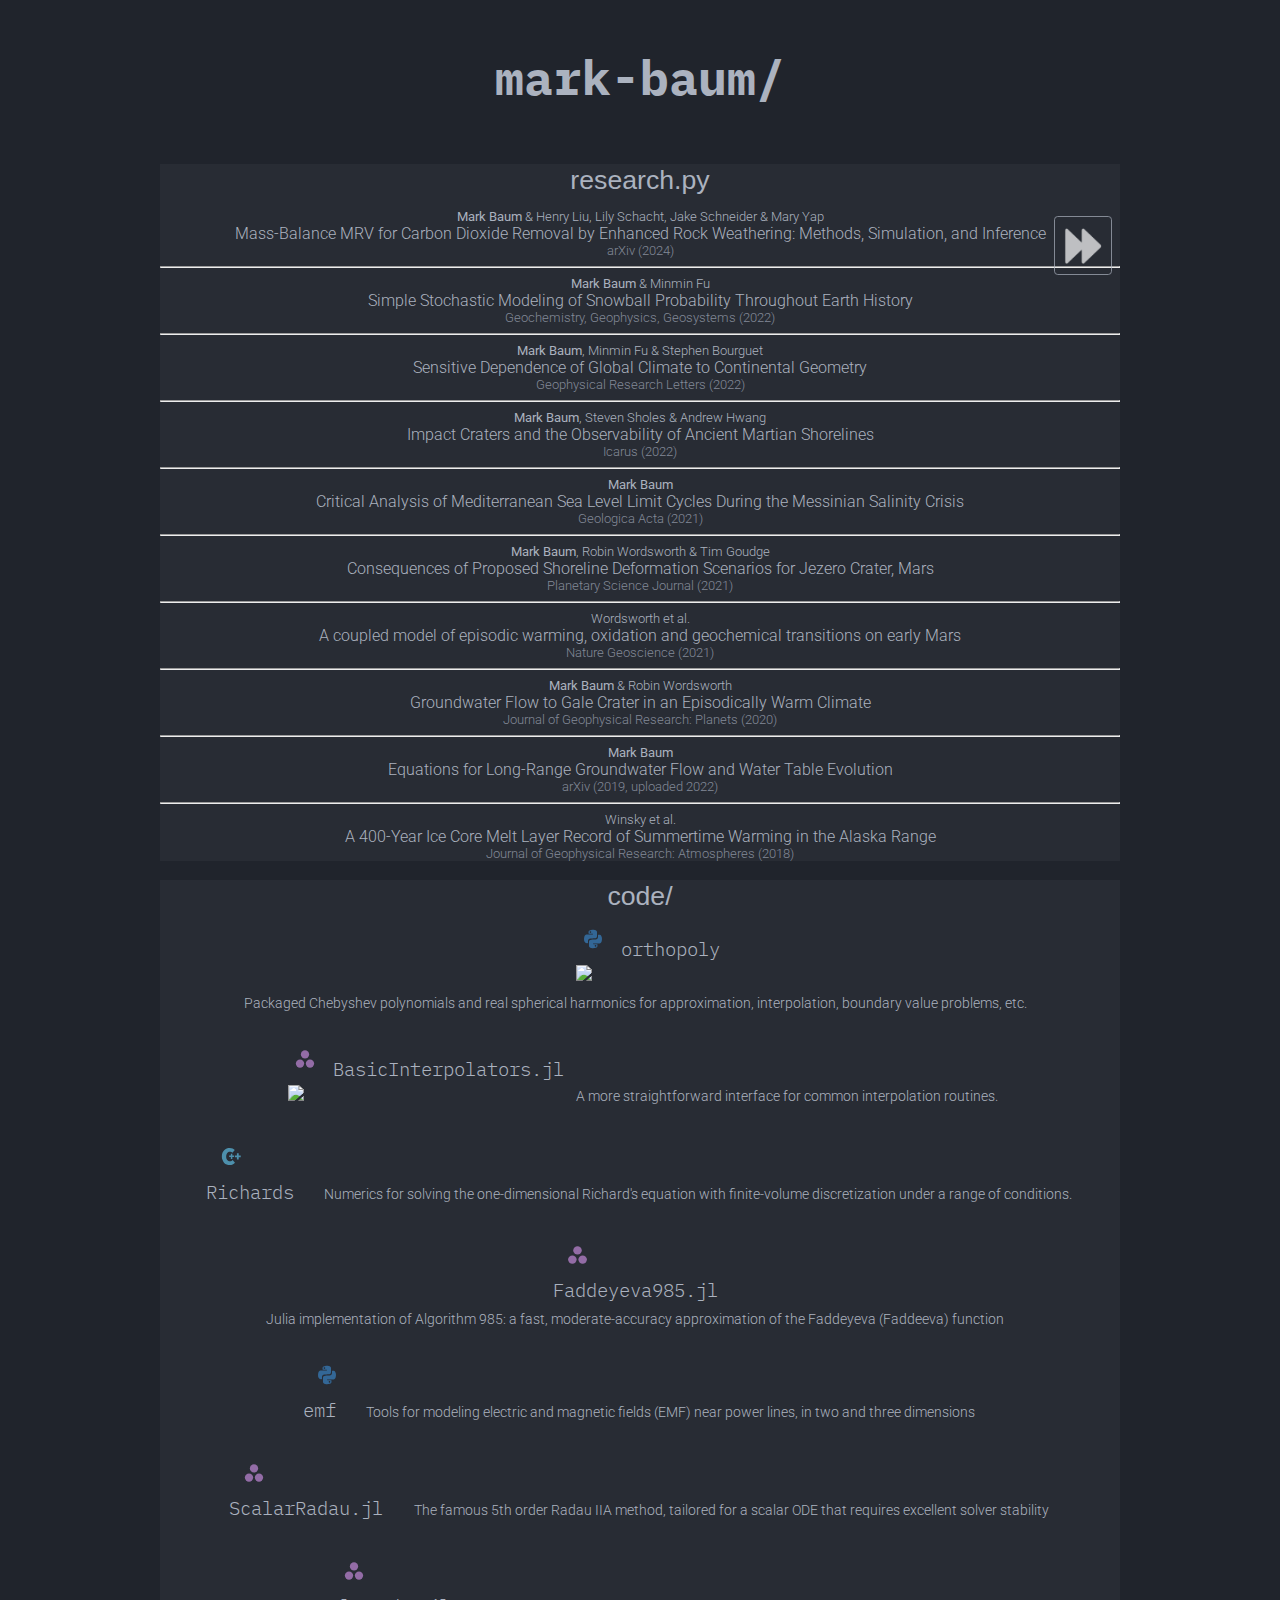
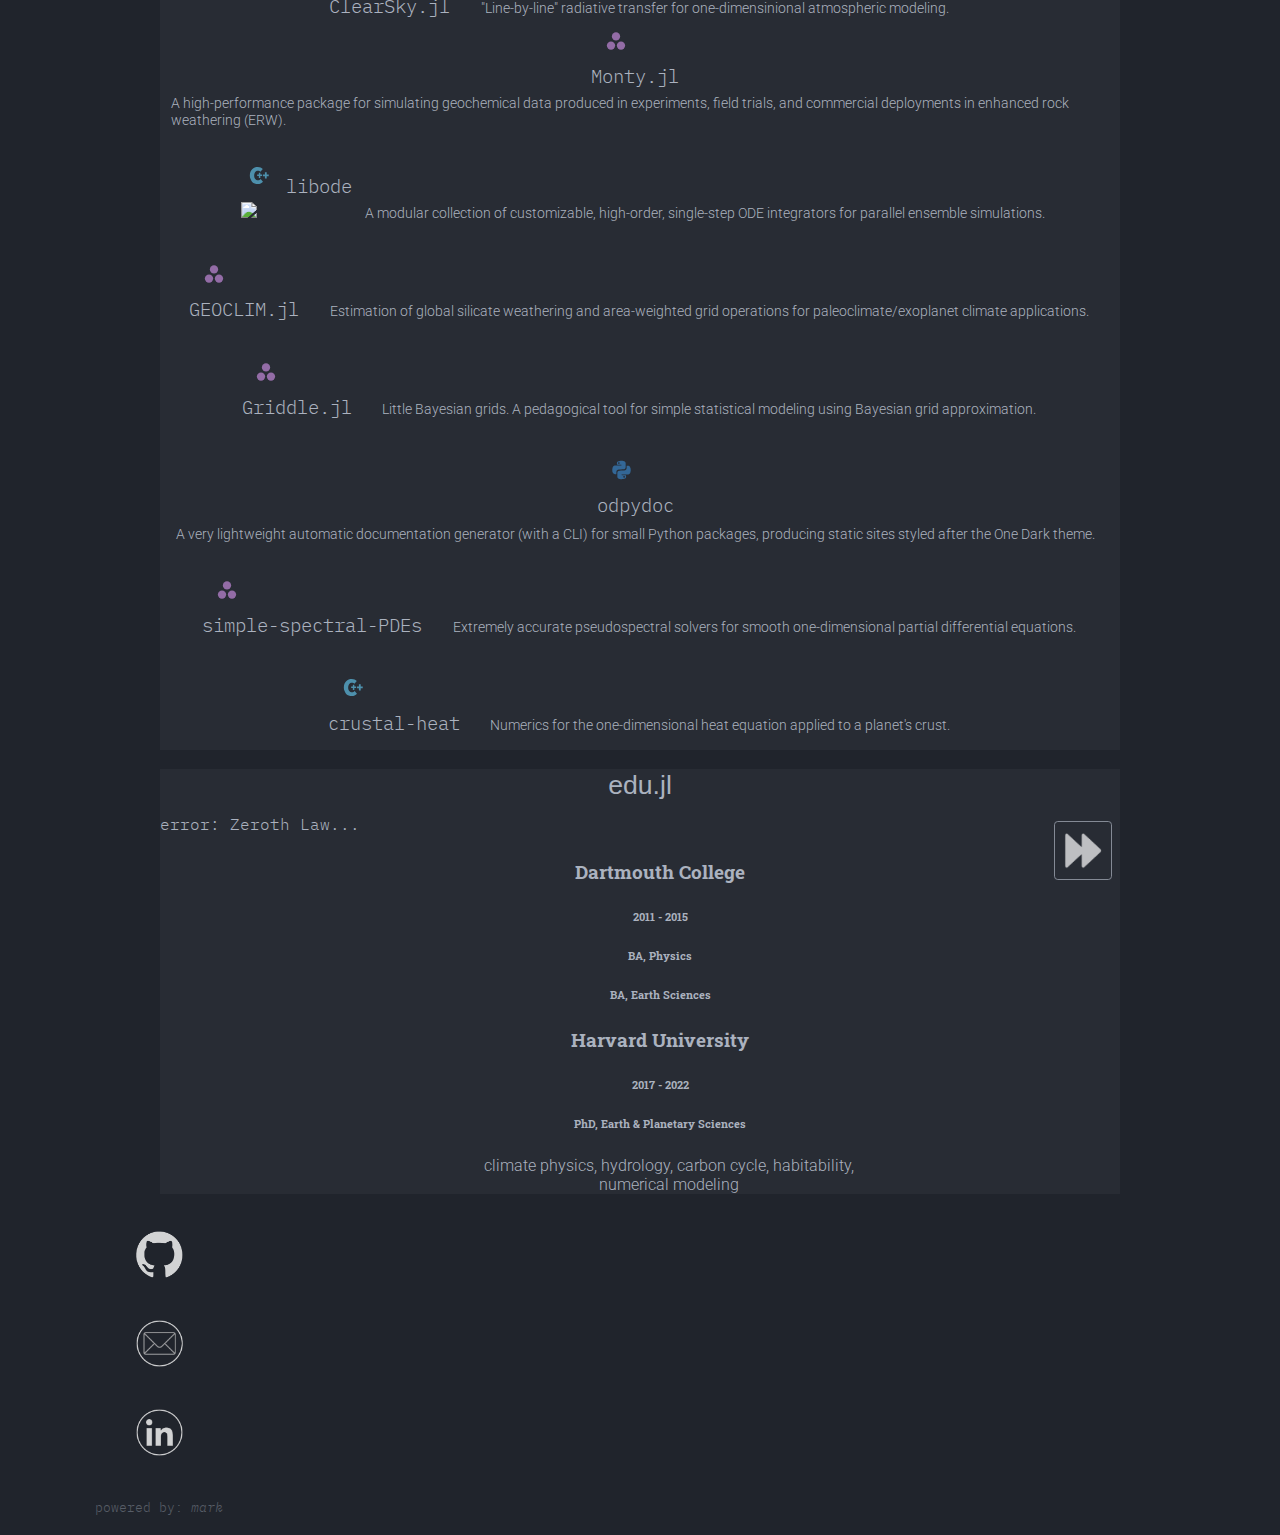
==== commit 4498bca4: "add manuscript and rename 'academics' to 'research'" ====
--- a/index.html
+++ b/index.html
@@ -12,13 +12,10 @@
   <!--Google fonts-->
   <link rel="preconnect" href="https://fonts.googleapis.com">
   <link rel="preconnect" href="https://fonts.gstatic.com" crossorigin>
-  <link
-    href="https://fonts.googleapis.com/css2?family=IBM+Plex+Mono:wght@300&family=Roboto+Slab:wght@300&family=Roboto:wght@300&display=swap"
-    rel="stylesheet">
+  <link href="https://fonts.googleapis.com/css2?family=IBM+Plex+Mono:wght@300&family=Roboto+Slab:wght@300&family=Roboto:wght@300&display=swap" rel="stylesheet">
 
   <!--Bootstrap-->
-  <link href="https://cdn.jsdelivr.net/npm/bootstrap@5.2.3/dist/css/bootstrap.min.css" rel="stylesheet"
-    integrity="sha384-rbsA2VBKQhggwzxH7pPCaAqO46MgnOM80zW1RWuH61DGLwZJEdK2Kadq2F9CUG65" crossorigin="anonymous">
+  <link href="https://cdn.jsdelivr.net/npm/bootstrap@5.2.3/dist/css/bootstrap.min.css" rel="stylesheet" integrity="sha384-rbsA2VBKQhggwzxH7pPCaAqO46MgnOM80zW1RWuH61DGLwZJEdK2Kadq2F9CUG65" crossorigin="anonymous">
 
   <!--highlight.js-->
   <link rel="stylesheet" href="https://cdnjs.cloudflare.com/ajax/libs/highlight.js/11.6.0/styles/atom-one-dark.min.css">
@@ -42,15 +39,13 @@
 
     <div class="accordion-item">
 
-      <div class="accordion-header" id="headingAcademics">
-        <button id="research-button" class="accordion-button collapsed" type="button" data-bs-toggle="collapse"
-          data-bs-target="#collapseAcademics" aria-expanded="false" aria-controls="collapseAcademics">
+      <div class="accordion-header" id="headingResearch">
+        <button id="research-button" class="accordion-button collapsed" type="button" data-bs-toggle="collapse" data-bs-target="#collapseResearch" aria-expanded="false" aria-controls="collapseResearch">
           <h4>research.py</h4>
         </button>
       </div>
 
-      <div id="collapseAcademics" class="accordion-collapse collapse" aria-labelledby="headingAcademics"
-        data-bs-parent="#accordionExample">
+      <div id="collapseResearch" class="accordion-collapse collapse" aria-labelledby="headingResearch" data-bs-parent="#accordionExample">
         <div class="accordion-body">
           <div class="container-fluid">
             <div class="row">
@@ -67,11 +62,25 @@
                 <div class="citation">
                   <div class="row">
                     <!--https://agupubs.onlinelibrary.wiley.com/doi/10.1029/2022GC010611-->
+                    <a href="papers/baum_mass_balance_MRV.pdf" target="_blank">
+                      <ul>
+                        <li class="author"><b>Mark Baum</b> & Henry Liu, Lily Schacht, Jake Schneider & Mary Yap</li>
+                        <li class="title">Mass-Balance MRV for Carbon Dioxide Removal by Enhanced Rock Weathering: Methods, Simulation, and Inference</li>
+                        <li class="journal">arXiv (2024)</li>
+                      </ul>
+                    </a>
+                  </div>
+                </div>
+
+                <hr>
+
+                <div class="citation">
+                  <div class="row">
+                    <!--https://agupubs.onlinelibrary.wiley.com/doi/10.1029/2022GC010611-->
                     <a href="papers/baum_simple_2022.pdf" target="_blank">
                       <ul>
                         <li class="author"><b>Mark Baum</b> & Minmin Fu</li>
-                        <li class="title">Simple Stochastic Modeling of Snowball Probability Throughout Earth History
-                        </li>
+                        <li class="title">Simple Stochastic Modeling of Snowball Probability Throughout Earth History</li>
                         <li class="journal">Geochemistry, Geophysics, Geosystems (2022)</li>
                       </ul>
                     </a>
@@ -116,8 +125,7 @@
                     <a href="papers/baum_critical_2021.pdf" target="_blank">
                       <ul>
                         <li class="author"><b>Mark Baum</b></li>
-                        <li class="title">Critical Analysis of Mediterranean Sea Level Limit Cycles During the Messinian
-                          Salinity Crisis</li>
+                        <li class="title">Critical Analysis of Mediterranean Sea Level Limit Cycles During the Messinian Salinity Crisis</li>
                         <li class="journal">Geologica Acta (2021)</li>
                       </ul>
                     </a>
@@ -132,8 +140,7 @@
                     <a href="papers/baum_consequences_2021.pdf" target="_blank">
                       <ul>
                         <li class="author"><b>Mark Baum</b>, Robin Wordsworth & Tim Goudge</li>
-                        <li class="title">Consequences of Proposed Shoreline Deformation Scenarios for Jezero Crater,
-                          Mars</li>
+                        <li class="title">Consequences of Proposed Shoreline Deformation Scenarios for Jezero Crater, Mars</li>
                         <li class="journal">Planetary Science Journal (2021)</li>
                       </ul>
                     </a>
@@ -148,8 +155,7 @@
                     <a href="papers/wordsworth_coupled_2021.pdf" target="_blank">
                       <ul>
                         <li class="author">Wordsworth et al.</li>
-                        <li class="title">A coupled model of episodic warming, oxidation and geochemical transitions on
-                          early Mars</li>
+                        <li class="title">A coupled model of episodic warming, oxidation and geochemical transitions on early Mars</li>
                         <li class="journal">Nature Geoscience (2021)</li>
                       </ul>
                     </a>
@@ -194,8 +200,7 @@
                     <a href="papers/winsky_ice_2018.pdf" target="_blank">
                       <ul>
                         <li class="author">Winsky et al.</li>
-                        <li class="title">A 400-Year Ice Core Melt Layer Record of Summertime Warming in the Alaska
-                          Range</li>
+                        <li class="title">A 400-Year Ice Core Melt Layer Record of Summertime Warming in the Alaska Range</li>
                         <li class="journal">Journal of Geophysical Research: Atmospheres (2018)</li>
                       </ul>
                     </a>
@@ -213,14 +218,12 @@
     <div class="accordion-item">
 
       <div class="accordion-header" id="headingCode">
-        <button id="code-button" class="accordion-button collapsed" type="button" data-bs-toggle="collapse"
-          data-bs-target="#collapseCode" aria-expanded="false" aria-controls="collapseCode">
+        <button id="code-button" class="accordion-button collapsed" type="button" data-bs-toggle="collapse" data-bs-target="#collapseCode" aria-expanded="false" aria-controls="collapseCode">
           <h4>code/</h4>
         </button>
       </div>
 
-      <div id="collapseCode" class="accordion-collapse collapse" aria-labelledby="headingCode"
-        data-bs-parent="#accordionExample">
+      <div id="collapseCode" class="accordion-collapse collapse" aria-labelledby="headingCode" data-bs-parent="#accordionExample">
         <div class="accordion-body">
           <div class="container-fluid">
 
@@ -235,8 +238,7 @@
                     <img class="badg" src="https://static.pepy.tech/badge/orthopoly">
                   </div>
                   <div class="card-body card-text">
-                    Packaged Chebyshev polynomials and real spherical harmonics for approximation, interpolation,
-                    boundary value problems, etc.
+                    Packaged Chebyshev polynomials and real spherical harmonics for approximation, interpolation, boundary value problems, etc.
                   </div>
                 </a>
 
@@ -246,8 +248,7 @@
                   <div class="card-title">
                     <img class="icon" src="img/icons/seti/julia.svg">
                     <span class="card-text">BasicInterpolators.jl</span>
-                    <img class="badg"
-                      src="https://shields.io/endpoint?url=https://pkgs.genieframework.com/api/v1/badge/BasicInterpolators&label=downloads&logo=%22%22">
+                    <img class="badg" src="https://img.shields.io/github/stars/markmbaum/BasicInterpolators.jl">
                   </div>
                   <div class="card-body card-text">
                     A more straightforward interface for common interpolation routines.
@@ -262,8 +263,7 @@
                     <span class="card-text">Richards</span>
                   </div>
                   <div class="card-body card-text">
-                    Numerics for solving the one-dimensional Richard's equation with finite-volume discretization under
-                    a range of conditions.
+                    Numerics for solving the one-dimensional Richard's equation with finite-volume discretization under a range of conditions.
                   </div>
                 </a>
 
@@ -275,8 +275,7 @@
                     <span class="card-text">Faddeyeva985.jl</span>
                   </div>
                   <div class="card-body card-text">
-                    Julia implementation of Algorithm 985: a fast, moderate-accuracy approximation of the Faddeyeva
-                    (Faddeeva) function
+                    Julia implementation of Algorithm 985: a fast, moderate-accuracy approximation of the Faddeyeva (Faddeeva) function
                   </div>
                 </a>
 
@@ -300,8 +299,7 @@
                     <span class="card-text">ScalarRadau.jl</span>
                   </div>
                   <div class="card-body card-text">
-                    The famous 5th order Radau IIA method, tailored for a scalar ODE that requires excellent solver
-                    stability
+                    The famous 5th order Radau IIA method, tailored for a scalar ODE that requires excellent solver stability
                   </div>
                 </a>
 
@@ -320,15 +318,26 @@
               </div>
 
               <div class="col-md">
+
+                <a class="card" href="https://github.com/LithosCarbon/Monty.jl" target="_blank">
+                  <div class="card-title">
+                    <img class="icon" src="img/icons/seti/julia.svg">
+                    <span class="card-text">Monty.jl</span>
+                  </div>
+                  <div class="card-body card-text">
+                    A high-performance package for simulating geochemical data produced in experiments, field trials, and commercial deployments in enhanced rock weathering (ERW).</div>
+                </a>
+
+                <div class="card-break"></div>
 
                 <a class="card" href="https://markmbaum.github.io/libode/" target="_blank">
                   <div class="card-title">
                     <img class="icon" src="img/icons/seti/cpp.svg">
                     <span class="card-text">libode</span>
-                  </div>
-                  <div class="card-body card-text">
-                    A modular collection of customizable, high-order, single-step ODE integrators for parallel ensemble
-                    simulations.
+                    <img class="badg" src="https://img.shields.io/github/stars/markmbaum/libode">
+                  </div>
+                  <div class="card-body card-text">
+                    A modular collection of customizable, high-order, single-step ODE integrators for parallel ensemble simulations.
                   </div>
                 </a>
 
@@ -340,8 +349,7 @@
                     <span class="card-text">GEOCLIM.jl</span>
                   </div>
                   <div class="card-body card-text">
-                    Estimation of global silicate weathering and area-weighted grid operations for
-                    paleoclimate/exoplanet climate applications.
+                    Estimation of global silicate weathering and area-weighted grid operations for paleoclimate/exoplanet climate applications.
                   </div>
                 </a>
 
@@ -353,8 +361,7 @@
                     <span class="card-text">Griddle.jl</span>
                   </div>
                   <div class="card-body card-text">
-                    Little Bayesian grids. A pedagogical tool for simple statistical modeling using Bayesian grid
-                    approximation.
+                    Little Bayesian grids. A pedagogical tool for simple statistical modeling using Bayesian grid approximation.
                   </div>
                 </a>
 
@@ -366,8 +373,7 @@
                     <span class="card-text">odpydoc</span>
                   </div>
                   <div class="card-body card-text">
-                    A very lightweight automatic documentation generator (with a CLI) for small Python packages,
-                    producing static sites styled after the One Dark theme.
+                    A very lightweight automatic documentation generator (with a CLI) for small Python packages, producing static sites styled after the One Dark theme.
                   </div>
                 </a>
 
@@ -395,18 +401,6 @@
                   </div>
                 </a>
 
-                <div class="card-break"></div>
-
-                <a class="card" style="opacity: 0.5;text-decoration: none;" target="_blank">
-                  <div class="card-title">
-                    <img class="icon" style="opacity: 50%;" src="img/icons/material/lock.svg">
-                    <span class="card-text">▊▊▊▊▊▊▊▊▊▊</span>
-                  </div>
-                  <div class="card-body card-text">
-                    Incorporated projects.
-                  </div>
-                </a>
-
               </div>
 
             </div>
@@ -420,14 +414,12 @@
     <div class="accordion-item">
 
       <div class="accordion-header" id="headingEdu">
-        <button id="edu-button" class="accordion-button collapsed" type="button" data-bs-toggle="collapse"
-          data-bs-target="#collapseEdu" aria-expanded="false" aria-controls="collapseEdu">
+        <button id="edu-button" class="accordion-button collapsed" type="button" data-bs-toggle="collapse" data-bs-target="#collapseEdu" aria-expanded="false" aria-controls="collapseEdu">
           <h4>edu.jl</h4>
         </button>
       </div>
 
-      <div id="collapseEdu" class="accordion-collapse collapse" aria-labelledby="headingEdu"
-        data-bs-parent="#accordionExample">
+      <div id="collapseEdu" class="accordion-collapse collapse" aria-labelledby="headingEdu" data-bs-parent="#accordionExample">
         <div class="accordion-body">
           <div class="container-fluid">
 
@@ -447,43 +439,21 @@
 
                   <div class="row">
                     <ul class="degree">
-                      <li>
-                        <img class="uni" src="img/icons/harvard.png">
-                      </li>
-                      <li>
-                        <h4>Harvard University</h4>
-                      </li>
-                      <li>
-                        <h6>2017 - 2022</h6>
-                      </li>
-                      <li>
-                        <h6>PhD, Earth & Planetary Sciences</h6>
-                      </li>
-                      <li>
-                        <p>numerical & mathematical modeling, climate physics, hydrology, carbon cycle, habitability</p>
-                      </li>
+                      <li><h4>Dartmouth College</h4></li>
+                      <li><h6>2011 - 2015</h6></li>
+                      <li><h6>BA, Physics</h6></li>
+                      <li><h6>BA, Earth Sciences</h6></li>
                     </ul>
                   </div>
 
-                  <div class="vr" style="height: 1cm;"></div>
+                  <div class="vr"></div>
 
                   <div class="row">
                     <ul class="degree">
-                      <li>
-                        <img class="uni" src="img/icons/dartmouth.png">
-                      </li>
-                      <li>
-                        <h4>Dartmouth College</h4>
-                      </li>
-                      <li>
-                        <h6>2011 - 2015</h6>
-                      </li>
-                      <li>
-                        <h6>BA, Physics</h6>
-                      </li>
-                      <li>
-                        <h6>BA, Earth Sciences</h6>
-                      </li>
+                      <li><h4>Harvard University</h4></li>
+                      <li><h6>2017 - 2022</h6></li>
+                      <li><h6>PhD, Earth & Planetary Sciences</h6></li>
+                      <li><p>climate physics, hydrology, carbon cycle, habitability, numerical modeling</p></li>
                     </ul>
                   </div>
 
@@ -647,23 +617,20 @@
   </div>
 
   <!--Bootstrap-->
-  <script src="https://cdn.jsdelivr.net/npm/bootstrap@5.2.3/dist/js/bootstrap.bundle.min.js"
-    integrity="sha384-kenU1KFdBIe4zVF0s0G1M5b4hcpxyD9F7jL+jjXkk+Q2h455rYXK/7HAuoJl+0I4"
-    crossorigin="anonymous"></script>
+  <script src="https://cdn.jsdelivr.net/npm/bootstrap@5.2.3/dist/js/bootstrap.bundle.min.js" integrity="sha384-kenU1KFdBIe4zVF0s0G1M5b4hcpxyD9F7jL+jjXkk+Q2h455rYXK/7HAuoJl+0I4" crossorigin="anonymous"></script>
   <script>
     const tooltipTriggerList = document.querySelectorAll('[data-bs-toggle="tooltip"]')
     const tooltipList = [...tooltipTriggerList].map(tooltipTriggerEl => new bootstrap.Tooltip(tooltipTriggerEl))
   </script>
 
   <!--jQuery-->
-  <script src="https://code.jquery.com/jquery-3.6.1.min.js"
-    integrity="sha256-o88AwQnZB+VDvE9tvIXrMQaPlFFSUTR+nldQm1LuPXQ=" crossorigin="anonymous"></script>
+  <script src="https://code.jquery.com/jquery-3.6.1.min.js" integrity="sha256-o88AwQnZB+VDvE9tvIXrMQaPlFFSUTR+nldQm1LuPXQ=" crossorigin="anonymous"></script>
 
   <!--highlight.js-->
-  <script src="https://cdnjs.cloudflare.com/ajax/libs/highlight.js/11.9.0/highlight.min.js"></script>
-  <script src="https://cdnjs.cloudflare.com/ajax/libs/highlight.js/11.9.0/languages/python.min.js"></script>
-  <script src="https://cdnjs.cloudflare.com/ajax/libs/highlight.js/11.9.0/languages/julia.min.js"></script>
-  <script src="https://cdnjs.cloudflare.com/ajax/libs/highlight.js/11.9.0/languages/cpp.min.js"></script>
+  <script src="https://cdnjs.cloudflare.com/ajax/libs/highlight.js/11.6.0/highlight.min.js"></script>
+  <script src="https://cdnjs.cloudflare.com/ajax/libs/highlight.js/11.6.0/languages/python.min.js"></script>
+  <script src="https://cdnjs.cloudflare.com/ajax/libs/highlight.js/11.6.0/languages/julia.min.js"></script>
+  <script src="https://cdnjs.cloudflare.com/ajax/libs/highlight.js/11.6.0/languages/cpp.min.js"></script>
 
   <!--my local scripts, content definitions first then actual code-->
   <script src="scripts/content/research.js"></script>
--- a/css/research.css
+++ b/css/research.css
@@ -42,7 +42,7 @@
   font-size: small;
 }
 
-#research-right hr {
+#academics-right hr {
   margin: auto;
   max-width: 8cm;
   min-width: 2cm;
